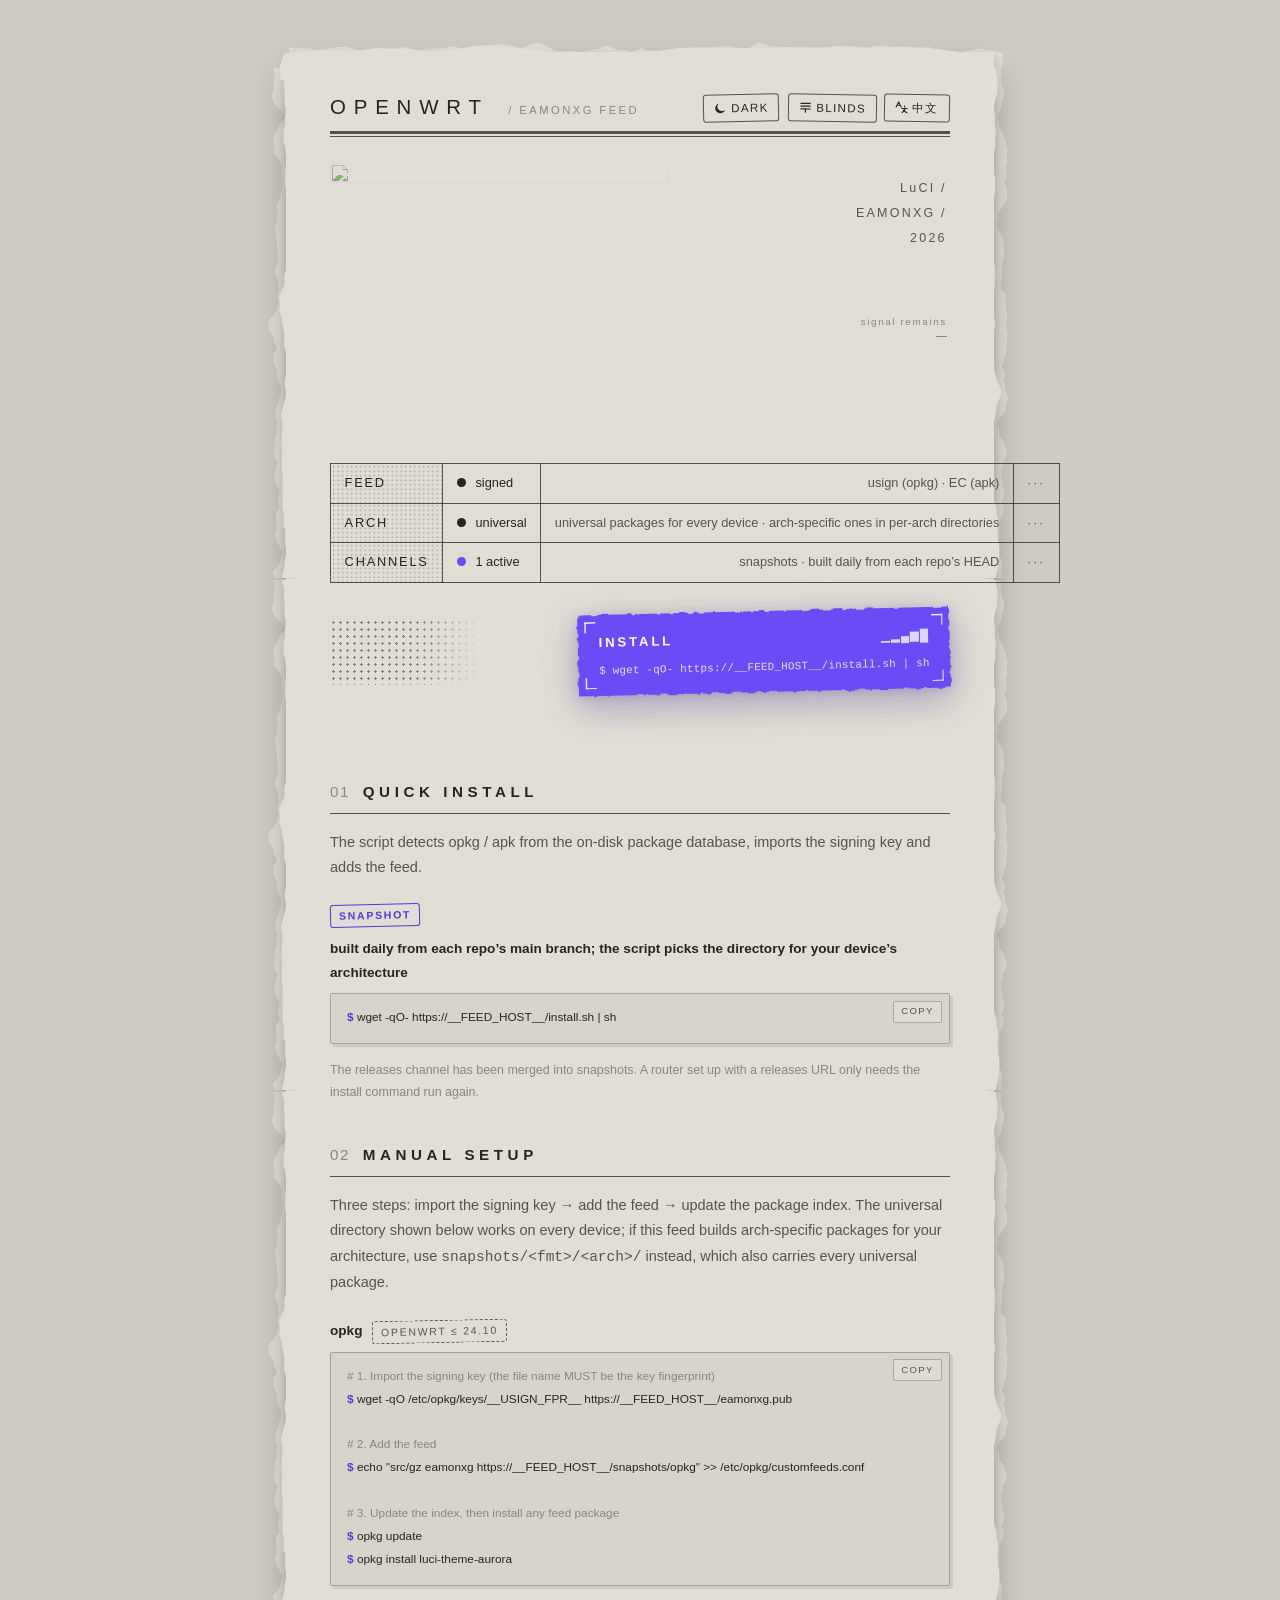
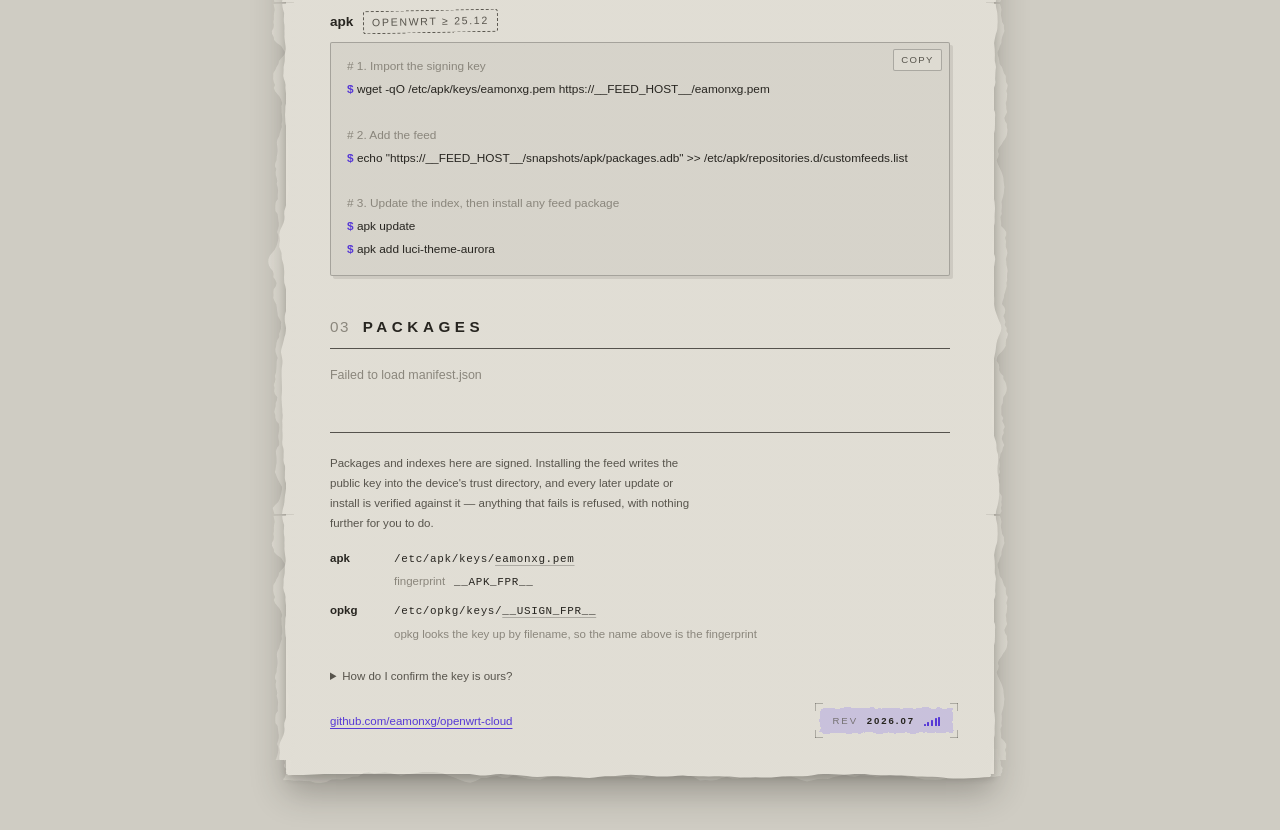
==== feed/site/index.html @ 6b5270dc "feat(site): single snapshots channel, arch-aware installer install.sh reads DISTRIB_ARCH from /etc/o" ====
<!doctype html>
<html lang="en">
<head>
<meta charset="utf-8">
<meta name="viewport" content="width=device-width, initial-scale=1, user-scalable=no">
<meta name="theme-color" content="#cfccc3">
<script>
/* Pre-paint: land the stored theme and the sunlit-overlay flag on <html> before the
   stylesheet applies. Legacy: feedTheme 'dappled' was once a third theme; it maps to
   light + the now-independent overlay. */
(function () {
  var t = null, d = null;
  try { t = localStorage.getItem('feedTheme'); d = localStorage.getItem('feedDappled'); } catch (e) {}
  if (t === 'dappled') { t = 'light'; if (d === null) d = 'leaves'; }
  if (d === '1' || d === 'on') d = 'leaves';   // pre-variant storage
  if (t !== 'light' && t !== 'dark')
    t = matchMedia('(prefers-color-scheme: dark)').matches ? 'dark' : 'light';
  document.documentElement.dataset.theme = t;
  if (d === 'leaves' || d === 'blinds') document.documentElement.setAttribute('data-dappled', d);
})();
</script>
<!-- __FEED_HOST__, __USIGN_FPR__ and __APK_FPR__ are substituted by scripts/render-site.sh at
     deploy time: the host from the FEED_HOST repository variable, the two key fingerprints
     derived from keys/eamonxg.pub and keys/eamonxg.pem. A surviving placeholder fails the
     build. Run scripts/preview.sh to view this file rendered rather than opening it directly. -->
<title>EAMONXG FEED</title>
<meta name="description" content="Signed third-party OpenWrt package feed for luci-theme-aurora, luci-theme-shadcn and luci-app-aurora-config. opkg and apk, snapshot and release channels.">
<link rel="icon" href="assets/favicon.svg" type="image/svg+xml">
<link rel="stylesheet" href="assets/neat-annotations.css">
<style>
@font-face {
  font-family: 'Geist Mono';
  src: url(assets/geist-mono-variable.woff2) format('woff2');
  font-weight: 100 900;
  font-display: swap;
}
@font-face {
  font-family: 'Shantell Sans';
  src: url(assets/shantell-sans-500.woff2) format('woff2');
  font-weight: 500;
  font-display: swap;
}

/* Houdini @property registers the colour tokens as typed values, so flipping the
   theme cross-fades the whole palette instead of snapping (the texture photo and
   artwork swaps stay hard cuts underneath the fade). Unsupporting browsers snap. */
@property --bg            { syntax: '<color>'; inherits: true; initial-value: #cfccc3; }
@property --paper         { syntax: '<color>'; inherits: true; initial-value: #dedbd2; }
@property --paper-hi      { syntax: '<color>'; inherits: true; initial-value: #e9e6dd; }
@property --ink           { syntax: '<color>'; inherits: true; initial-value: #272520; }
@property --ink-2         { syntax: '<color>'; inherits: true; initial-value: #57544c; }
@property --ink-3         { syntax: '<color>'; inherits: true; initial-value: #8a867c; }
@property --line          { syntax: '<color>'; inherits: true; initial-value: rgba(39,37,32,.75); }
@property --line-soft     { syntax: '<color>'; inherits: true; initial-value: rgba(39,37,32,.28); }
@property --accent-text   { syntax: '<color>'; inherits: true; initial-value: #5638d6; }
@property --accent-text-hi{ syntax: '<color>'; inherits: true; initial-value: #6b4bf5; }
@property --paper-tint    { syntax: '<color>'; inherits: true; initial-value: rgba(226,223,214,.62); }
@property --desk-tint     { syntax: '<color>'; inherits: true; initial-value: rgba(0,0,0,0); }
@property --dots          { syntax: '<color>'; inherits: true; initial-value: rgba(39,37,32,.5); }
@property --dots-k        { syntax: '<color>'; inherits: true; initial-value: rgba(39,37,32,.30); }
@property --code-bg       { syntax: '<color>'; inherits: true; initial-value: rgba(39,37,32,.05); }
@property --code-edge     { syntax: '<color>'; inherits: true; initial-value: rgba(39,37,32,.10); }
@property --mark          { syntax: '<color>'; inherits: true; initial-value: rgba(107,75,245,.20); }

:root {
  color-scheme: light;
  transition: --bg 400ms ease, --paper 400ms ease, --paper-hi 400ms ease,
    --ink 400ms ease, --ink-2 400ms ease, --ink-3 400ms ease,
    --line 400ms ease, --line-soft 400ms ease,
    --accent-text 400ms ease, --accent-text-hi 400ms ease,
    --paper-tint 400ms ease, --desk-tint 400ms ease,
    --dots 400ms ease, --dots-k 400ms ease,
    --code-bg 400ms ease, --code-edge 400ms ease, --mark 400ms ease;
  --bg: #cfccc3;
  --paper: #dedbd2;
  --paper-hi: #e9e6dd;
  --ink: #272520;
  --ink-2: #57544c;
  --ink-3: #8a867c;
  --line: rgba(39,37,32,.75);
  --line-soft: rgba(39,37,32,.28);
  --purple: #6b4bf5;
  --purple-deep: #5638d6;
  --purple-paper: #efecff;
  /* text accents split from the surface purples: on dark paper the readable purple
     must lighten while the sticker keeps its printed saturation */
  --accent-text: #5638d6;
  --accent-text-hi: #6b4bf5;
  --paper-tint: rgba(226,223,214,.62);
  --desk-tint: rgba(0,0,0,0);
  --dots: rgba(39,37,32,.5);
  --dots-k: rgba(39,37,32,.30);
  --code-bg: rgba(39,37,32,.05);
  --code-edge: rgba(39,37,32,.10);
  --mark: rgba(107,75,245,.20);
  --sheet-shadow: 0 18px 32px rgba(32,29,22,.30), 0 4px 8px rgba(32,29,22,.18);
  --paper-img: url(assets/paper-texture.jpg);
  --mono: 'Geist Mono', ui-monospace, SFMono-Regular, Menlo, 'PingFang SC', 'Noto Sans SC', sans-serif;
  --hand: 'Shantell Sans', 'Kaiti SC', 'KaiTi', 'STKaiti', cursive;
}
/* dark = the real dark-paper photo; the tint layers now work the other way around,
   lifting the sheet a shade above the desk instead of pressing a light photo down */
:root[data-theme="dark"] {
  color-scheme: dark;
  --bg: #14110f;
  --paper: #37322a;
  --paper-hi: #433d33;
  --ink: #eae3d3;
  --ink-2: #beb5a3;
  --ink-3: #93897a;
  --line: rgba(234,227,213,.75);
  --line-soft: rgba(234,227,213,.28);
  --accent-text: #a493ff;
  --accent-text-hi: #bcaeff;
  --paper-img: url(assets/paper-dark.jpg);
  --paper-tint: rgba(228,216,194,.13);
  --desk-tint: rgba(0,0,0,.18);
  --dots: rgba(234,227,213,.42);
  --dots-k: rgba(234,227,213,.24);
  --code-bg: rgba(234,227,213,.07);
  --code-edge: rgba(0,0,0,.35);
  --mark: rgba(150,124,255,.26);
  --sheet-shadow: 0 22px 44px rgba(0,0,0,.58), 0 5px 12px rgba(0,0,0,.42);
}
:root[data-theme="dark"] ::selection { background: rgba(124,92,255,.42); }
* { box-sizing: border-box; margin: 0; }
html { scroll-behavior: smooth; }
body {
  font-family: var(--mono);
  font-size: 14.5px;
  line-height: 1.75;
  color: var(--ink);
  background: var(--bg);
  background-image: linear-gradient(var(--desk-tint), var(--desk-tint)), var(--paper-img);
  background-size: auto, 620px;
  padding: 6vh 1rem 9vh;
}
::selection { background: rgba(107,75,245,.25); }
html[lang="en"] .zh { display: none; }
html[lang="zh"] .en { display: none; }
/* theme-variant artwork, same contract as the language spans */
:root[data-theme="dark"] .th-light { display: none; }
html:not([data-theme="dark"]) .th-dark { display: none; }

/* ── torn paper sheet ─────────────────────────────── */
/* The tear is four narrow filtered strips rather than one filtered page-tall box.
   WebKit refuses to allocate a filter buffer larger than 4096² device px
   (ImageBuffer::sizeNeedsClamping) and silently leaves the whole layer unpainted;
   a full-height sheet blows past that on a DPR-3 phone, which is why the paper
   vanished on iOS while the small sticker kept its rough edge. That check only
   looks at area, never at length, so a 22px-wide strip stays safe no matter how
   long the feed listing grows. Everything the filters touch is perimeter anyway. */
.sheet {
  position: relative;
  max-width: 700px;
  margin: 0 auto;
  padding: 2.2rem 2.5rem 2rem;
  isolation: isolate;
}
/* Paper body. Straight-edged and inset far enough that the strips, at their
   deepest inward displacement, still cover its edges. */
.sheet::before {
  content: "";
  position: absolute;
  inset: 14px 4px;
  z-index: -1;
  background-color: var(--paper);
  background-image:
    linear-gradient(var(--paper-tint), var(--paper-tint)),
    var(--paper-img);
  background-size: auto, 620px;
}
.torn { position: absolute; inset: 0; z-index: -2; pointer-events: none; }
/* The shadow rides a plain rect between the two paper layers: at 32px of blur
   there is nothing to gain from making it trace the tear. */
.torn::before {
  content: "";
  position: absolute;
  inset: -2px -4px;
  z-index: 2;
  box-shadow: var(--sheet-shadow);
}
.torn i { position: absolute; inset: 0; }
.torn i::before, .torn i::after {
  content: "";
  position: absolute;
  background-color: var(--paper);
  background-image:
    linear-gradient(var(--paper-tint), var(--paper-tint)),
    var(--paper-img);
  background-size: auto, 620px;
}
/* fray: the lighter sheet showing behind (sides mean 13px out, wiggle ±11;
   top/bottom hug the tear at mean 5px out, ±8, so no band shows past it);
   torn: the sheet itself (mean 6px out, ±7.5). Both silhouettes are baked
   SVG masks: the live feTurbulence filters that used to shape them made iOS
   re-run the whole filter for every page tile touching a ~3000px side strip,
   so the bottom of the page checkerboarded on every fling. Side strips stop
   12px inside the corners, hidden under the caps, which own the corners. */
.torn i::before { z-index: 1; background-color: var(--paper-hi); opacity: .9; }
.torn i::after { z-index: 3; }
/* torn-mask:start — generated by site/.dev/gen-torn-mask.mjs, do not hand-edit */
.torn .e-l::before { inset: 12px auto 12px -24px; width: 43px;
  -webkit-mask-image: url("data:image/svg+xml,%3Csvg%20xmlns='http://www.w3.org/2000/svg'%20viewBox='0%200%2043%20512'%20preserveAspectRatio='none'%3E%3Cpath%20fill='white'%20d='M43,0L43,512L8.4,512L7.5,509L6.7,506L9.1,503L12.2,500L13.7,497L14.4,494L15.3,491L15.9,488L16.1,485L14.4,482L12.7,479L11.3,476L10.1,473L8.9,470L9.6,467L10,464L10.6,461L10.6,458L10.5,455L10,452L9.9,449L11,446L13.2,443L13.2,440L12.5,437L12.2,434L12.7,431L13.2,428L13.3,425L13,422L10.4,419L9.4,416L9.3,413L8.3,410L8.9,407L9.7,404L9.7,401L11,398L11.2,395L8.9,392L8.1,389L8.6,386L7.7,383L8.9,380L9.5,377L8.8,374L9.9,371L10.3,368L10.5,365L10.6,362L10.7,359L11.7,356L10.6,353L9.6,350L9.4,347L10.2,344L10.4,341L11.4,338L13.2,335L13.1,332L14.1,329L15.1,326L14.8,323L15.2,320L13.6,317L11.9,314L11.6,311L11.1,308L10.7,305L10.2,302L8.5,299L7.3,296L7.6,293L7.4,290L7.8,287L10,284L10.6,281L9.4,278L7.3,275L7.7,272L6.8,269L4.3,266L2.8,263L2.3,260L2.5,257L3.7,254L6,251L8.5,248L10.1,245L11.1,242L11.9,239L12.4,236L12.2,233L11.1,230L12,227L12.8,224L12.8,221L12.3,218L12,215L11.6,212L9.5,209L9.3,206L9.4,203L9.8,200L11.9,197L11.7,194L11.9,191L12.1,188L11.6,185L10.7,182L11.3,179L10.7,176L9.8,173L9.7,170L10.3,167L8.9,164L9.4,161L10.6,158L10.7,155L11.3,152L11.6,149L11.5,146L11.1,143L10.8,140L11.6,137L13.2,134L13.8,131L14.7,128L15.9,125L15.5,122L16.3,119L16.2,116L16,113L15.5,110L15.5,107L15.4,104L16.3,101L15.2,98L13.9,95L11.3,92L9,89L7.8,86L9,83L7.8,80L7.2,77L7.3,74L7.4,71L9.3,68L10.5,65L12.4,62L13,59L15.4,56L18.3,53L18.9,50L17.1,47L15.2,44L10.9,41L8.1,38L7.7,35L6.1,32L5.8,29L7.5,26L7.9,23L7.4,20L7.9,17L7.8,14L8.1,11L8.7,8L8.2,5L7.5,2Z'/%3E%3C/svg%3E"); mask-image: url("data:image/svg+xml,%3Csvg%20xmlns='http://www.w3.org/2000/svg'%20viewBox='0%200%2043%20512'%20preserveAspectRatio='none'%3E%3Cpath%20fill='white'%20d='M43,0L43,512L8.4,512L7.5,509L6.7,506L9.1,503L12.2,500L13.7,497L14.4,494L15.3,491L15.9,488L16.1,485L14.4,482L12.7,479L11.3,476L10.1,473L8.9,470L9.6,467L10,464L10.6,461L10.6,458L10.5,455L10,452L9.9,449L11,446L13.2,443L13.2,440L12.5,437L12.2,434L12.7,431L13.2,428L13.3,425L13,422L10.4,419L9.4,416L9.3,413L8.3,410L8.9,407L9.7,404L9.7,401L11,398L11.2,395L8.9,392L8.1,389L8.6,386L7.7,383L8.9,380L9.5,377L8.8,374L9.9,371L10.3,368L10.5,365L10.6,362L10.7,359L11.7,356L10.6,353L9.6,350L9.4,347L10.2,344L10.4,341L11.4,338L13.2,335L13.1,332L14.1,329L15.1,326L14.8,323L15.2,320L13.6,317L11.9,314L11.6,311L11.1,308L10.7,305L10.2,302L8.5,299L7.3,296L7.6,293L7.4,290L7.8,287L10,284L10.6,281L9.4,278L7.3,275L7.7,272L6.8,269L4.3,266L2.8,263L2.3,260L2.5,257L3.7,254L6,251L8.5,248L10.1,245L11.1,242L11.9,239L12.4,236L12.2,233L11.1,230L12,227L12.8,224L12.8,221L12.3,218L12,215L11.6,212L9.5,209L9.3,206L9.4,203L9.8,200L11.9,197L11.7,194L11.9,191L12.1,188L11.6,185L10.7,182L11.3,179L10.7,176L9.8,173L9.7,170L10.3,167L8.9,164L9.4,161L10.6,158L10.7,155L11.3,152L11.6,149L11.5,146L11.1,143L10.8,140L11.6,137L13.2,134L13.8,131L14.7,128L15.9,125L15.5,122L16.3,119L16.2,116L16,113L15.5,110L15.5,107L15.4,104L16.3,101L15.2,98L13.9,95L11.3,92L9,89L7.8,86L9,83L7.8,80L7.2,77L7.3,74L7.4,71L9.3,68L10.5,65L12.4,62L13,59L15.4,56L18.3,53L18.9,50L17.1,47L15.2,44L10.9,41L8.1,38L7.7,35L6.1,32L5.8,29L7.5,26L7.9,23L7.4,20L7.9,17L7.8,14L8.1,11L8.7,8L8.2,5L7.5,2Z'/%3E%3C/svg%3E");
  -webkit-mask-size: 100% 512px; mask-size: 100% 512px;
  -webkit-mask-repeat: repeat-y; mask-repeat: repeat-y; }
.torn .e-r::before { inset: 12px -24px 12px auto; width: 43px;
  -webkit-mask-image: url("data:image/svg+xml,%3Csvg%20xmlns='http://www.w3.org/2000/svg'%20viewBox='0%200%2043%20512'%20preserveAspectRatio='none'%3E%3Cpath%20fill='white'%20d='M0,0L0,512L29.2,512L30.6,509L29.8,506L30.7,503L30.3,500L30.7,497L30.8,494L28.9,491L26.5,488L26.3,485L26.6,482L27.8,479L28.4,476L27.6,473L29.3,470L28.2,467L28.8,464L28.6,461L28.1,458L29.1,455L29.5,452L31.2,449L31.8,446L33.2,443L31.9,440L30.8,437L31.3,434L32.8,431L32.3,428L33.8,425L32.7,422L31.2,419L32.3,416L30.4,413L30.4,410L30.3,407L30.4,404L31.7,401L32,398L32.2,395L34.4,392L35.5,389L35.8,386L35.3,383L34.4,380L32.4,377L32.3,374L29.5,371L28.1,368L28.3,365L27.7,362L25.6,359L25.9,356L27.3,353L30.5,350L32.9,347L34.7,344L34.8,341L35,338L36.3,335L37.1,332L35.4,329L35.6,326L33.6,323L34.5,320L33.6,317L32.4,314L33.8,311L34.2,308L33.3,305L30.9,302L31.6,299L32.8,296L33.1,293L34.1,290L34.9,287L35.7,284L35.4,281L36.2,278L36,275L36.1,272L36.6,269L36.2,266L35.4,263L35.3,260L34.8,257L35.7,254L36.4,251L35.9,248L34.8,245L34.8,242L35.1,239L34,236L35.2,233L35.2,230L33.1,227L30.1,224L30.2,221L29.8,218L29.4,215L30.8,212L30.4,209L30.8,206L30.9,203L30.5,200L31.3,197L32.2,194L32.8,191L33,188L33.4,185L32.9,182L32.6,179L32.4,176L31.6,173L30.6,170L29.2,167L27.8,164L26.4,161L25.6,158L27.2,155L27.8,152L26.7,149L27.9,146L30.2,143L31.8,140L34,137L35.6,134L36.1,131L36.5,128L35.8,125L35.9,122L34.1,119L33.3,116L34.6,113L36.1,110L35.3,107L35.2,104L34.7,101L35.7,98L35.9,95L36.2,92L35.3,89L36.2,86L36.7,83L35,80L34.8,77L34.8,74L32.9,71L31.9,68L30.9,65L28.8,62L28.3,59L27.8,56L26.8,53L26.5,50L28,47L28.9,44L30.4,41L30.5,38L31.2,35L32.3,32L33.4,29L32.9,26L32.9,23L31.1,20L30.7,17L30.1,14L29.8,11L30.5,8L29.9,5L29,2Z'/%3E%3C/svg%3E"); mask-image: url("data:image/svg+xml,%3Csvg%20xmlns='http://www.w3.org/2000/svg'%20viewBox='0%200%2043%20512'%20preserveAspectRatio='none'%3E%3Cpath%20fill='white'%20d='M0,0L0,512L29.2,512L30.6,509L29.8,506L30.7,503L30.3,500L30.7,497L30.8,494L28.9,491L26.5,488L26.3,485L26.6,482L27.8,479L28.4,476L27.6,473L29.3,470L28.2,467L28.8,464L28.6,461L28.1,458L29.1,455L29.5,452L31.2,449L31.8,446L33.2,443L31.9,440L30.8,437L31.3,434L32.8,431L32.3,428L33.8,425L32.7,422L31.2,419L32.3,416L30.4,413L30.4,410L30.3,407L30.4,404L31.7,401L32,398L32.2,395L34.4,392L35.5,389L35.8,386L35.3,383L34.4,380L32.4,377L32.3,374L29.5,371L28.1,368L28.3,365L27.7,362L25.6,359L25.9,356L27.3,353L30.5,350L32.9,347L34.7,344L34.8,341L35,338L36.3,335L37.1,332L35.4,329L35.6,326L33.6,323L34.5,320L33.6,317L32.4,314L33.8,311L34.2,308L33.3,305L30.9,302L31.6,299L32.8,296L33.1,293L34.1,290L34.9,287L35.7,284L35.4,281L36.2,278L36,275L36.1,272L36.6,269L36.2,266L35.4,263L35.3,260L34.8,257L35.7,254L36.4,251L35.9,248L34.8,245L34.8,242L35.1,239L34,236L35.2,233L35.2,230L33.1,227L30.1,224L30.2,221L29.8,218L29.4,215L30.8,212L30.4,209L30.8,206L30.9,203L30.5,200L31.3,197L32.2,194L32.8,191L33,188L33.4,185L32.9,182L32.6,179L32.4,176L31.6,173L30.6,170L29.2,167L27.8,164L26.4,161L25.6,158L27.2,155L27.8,152L26.7,149L27.9,146L30.2,143L31.8,140L34,137L35.6,134L36.1,131L36.5,128L35.8,125L35.9,122L34.1,119L33.3,116L34.6,113L36.1,110L35.3,107L35.2,104L34.7,101L35.7,98L35.9,95L36.2,92L35.3,89L36.2,86L36.7,83L35,80L34.8,77L34.8,74L32.9,71L31.9,68L30.9,65L28.8,62L28.3,59L27.8,56L26.8,53L26.5,50L28,47L28.9,44L30.4,41L30.5,38L31.2,35L32.3,32L33.4,29L32.9,26L32.9,23L31.1,20L30.7,17L30.1,14L29.8,11L30.5,8L29.9,5L29,2Z'/%3E%3C/svg%3E");
  -webkit-mask-size: 100% 512px; mask-size: 100% 512px;
  -webkit-mask-repeat: repeat-y; mask-repeat: repeat-y; }
.torn .e-t::before { inset: -22px -24px auto; height: 45px;
  -webkit-mask-image: url("data:image/svg+xml,%3Csvg%20xmlns='http://www.w3.org/2000/svg'%20viewBox='0%200%20560%2045'%20preserveAspectRatio='none'%3E%3Cpath%20fill='white'%20d='M17.7,45L17.3,43L17.2,41L16.7,39L15.7,37L16.3,35L17.1,33L16.6,31L16.2,29L16.5,27L18.1,25L18.5,23L18.5,21L17.5,19L17,15.6L21,16.2L25,16.6L29,16.5L33,16.3L37,18.2L41,17.2L45,17.2L49,16L53,14.9L57,15.1L61,15.2L65,16.6L69,18.6L73,20.7L77,22.4L81,20.8L85,19.2L89,18.6L93,17.1L97,16.4L101,15.4L105,15.2L109,17.5L113,19.1L117,18L121,16.7L125,16.4L129,16.5L133,16.3L137,14.8L141,14.4L145,16L149,18.5L153,19.9L157,18.2L161,16.4L165,14.2L169,13.3L173,12.8L177,12.5L181,13.1L185,14L189,15.8L193,15.6L197,13.6L201,11.6L205,11.2L209,13.2L213,16.1L217,19L221,19.5L225,18.9L229,18.7L233,19.6L237,19.5L241,19L245,17.6L249,16.9L253,14L257,14.3L261,17.1L265,17.7L269,18.1L273,19.8L277,18.3L281,16.1L285,18.4L289,18.2L293,19L297,18.3L301,20.2L305,22.6L309,22.1L313,20.7L317,19.7L321,18.1L325,17.3L329,16.5L333,15.8L337,15L341,14.3L345,14.1L349,15L353,15.9L357,17.2L361,16.4L365,13.4L369,11L373,12.4L377,14.3L381,15.1L385,14.7L389,14.7L393,15.9L397,17.9L401,19L405,19.1L409,19L413,19.8L417,19.4L421,19.1L425,18.9L429,19.3L433,20.4L437,19.7L441,18.5L445,17L449,16.8L453,14.9L457,13.6L461,13.6L465,13.8L469,16.3L473,15.8L477,15.1L481,16.1L485,17.5L489,16.8L493,15.2L497,15.2L501,17L505,18.7L509,19.7L513,20.7L517,20.7L521,19.8L525,18.9L529,18L533,16.9L537,17.3L541,18.1L545,19L549,20.1L551,21L551.8,23L551.6,25L551.3,27L551.4,29L551.8,31L551.5,33L550.7,35L550.5,37L548.9,39L547.3,41L545.5,43L544.4,45L544.4,45Z'/%3E%3C/svg%3E"); mask-image: url("data:image/svg+xml,%3Csvg%20xmlns='http://www.w3.org/2000/svg'%20viewBox='0%200%20560%2045'%20preserveAspectRatio='none'%3E%3Cpath%20fill='white'%20d='M17.7,45L17.3,43L17.2,41L16.7,39L15.7,37L16.3,35L17.1,33L16.6,31L16.2,29L16.5,27L18.1,25L18.5,23L18.5,21L17.5,19L17,15.6L21,16.2L25,16.6L29,16.5L33,16.3L37,18.2L41,17.2L45,17.2L49,16L53,14.9L57,15.1L61,15.2L65,16.6L69,18.6L73,20.7L77,22.4L81,20.8L85,19.2L89,18.6L93,17.1L97,16.4L101,15.4L105,15.2L109,17.5L113,19.1L117,18L121,16.7L125,16.4L129,16.5L133,16.3L137,14.8L141,14.4L145,16L149,18.5L153,19.9L157,18.2L161,16.4L165,14.2L169,13.3L173,12.8L177,12.5L181,13.1L185,14L189,15.8L193,15.6L197,13.6L201,11.6L205,11.2L209,13.2L213,16.1L217,19L221,19.5L225,18.9L229,18.7L233,19.6L237,19.5L241,19L245,17.6L249,16.9L253,14L257,14.3L261,17.1L265,17.7L269,18.1L273,19.8L277,18.3L281,16.1L285,18.4L289,18.2L293,19L297,18.3L301,20.2L305,22.6L309,22.1L313,20.7L317,19.7L321,18.1L325,17.3L329,16.5L333,15.8L337,15L341,14.3L345,14.1L349,15L353,15.9L357,17.2L361,16.4L365,13.4L369,11L373,12.4L377,14.3L381,15.1L385,14.7L389,14.7L393,15.9L397,17.9L401,19L405,19.1L409,19L413,19.8L417,19.4L421,19.1L425,18.9L429,19.3L433,20.4L437,19.7L441,18.5L445,17L449,16.8L453,14.9L457,13.6L461,13.6L465,13.8L469,16.3L473,15.8L477,15.1L481,16.1L485,17.5L489,16.8L493,15.2L497,15.2L501,17L505,18.7L509,19.7L513,20.7L517,20.7L521,19.8L525,18.9L529,18L533,16.9L537,17.3L541,18.1L545,19L549,20.1L551,21L551.8,23L551.6,25L551.3,27L551.4,29L551.8,31L551.5,33L550.7,35L550.5,37L548.9,39L547.3,41L545.5,43L544.4,45L544.4,45Z'/%3E%3C/svg%3E");
  -webkit-mask-size: 100% 100%; mask-size: 100% 100%;
  -webkit-mask-repeat: no-repeat; mask-repeat: no-repeat; }
.torn .e-b::before { inset: auto -24px -22px; height: 45px;
  -webkit-mask-image: url("data:image/svg+xml,%3Csvg%20xmlns='http://www.w3.org/2000/svg'%20viewBox='0%200%20560%2045'%20preserveAspectRatio='none'%3E%3Cg%20transform='translate(0%2045)%20scale(1%20-1)'%3E%3Cpath%20fill='white'%20d='M13.1,45L12.5,43L12.6,41L13.4,39L12.4,37L12.8,35L13.9,33L14.3,31L13.4,29L13.6,27L15.3,25L14.7,23L15.5,21L14.7,19L14.2,17L12.9,15L13,13.8L17,14L21,13.2L25,13.5L29,12.9L33,12.7L37,11.3L41,11.1L45,11.9L49,14.5L53,14.8L57,14.4L61,15.8L65,17.2L69,17.6L73,21L77,21.6L81,20.6L85,21.1L89,21.7L93,21L97,19.7L101,18.2L105,19.7L109,20.3L113,21L117,22.1L121,22.3L125,22.4L129,21.7L133,20.4L137,18.2L141,16.5L145,14.2L149,12.2L153,11.3L157,13.1L161,15.9L165,16L169,17.5L173,18L177,16.2L181,16.6L185,18.7L189,17.6L193,16.3L197,15L201,14.7L205,14.3L209,16.2L213,17.6L217,19.1L221,18.3L225,16.3L229,16.5L233,16.1L237,17.7L241,17.4L245,16.9L249,16.9L253,17.7L257,18L261,16.9L265,17L269,17.1L273,17.6L277,16.2L281,15.3L285,17.9L289,17.8L293,19.5L297,18.2L301,18.5L305,18.8L309,18.8L313,18.8L317,18.6L321,16.5L325,13.5L329,13.9L333,13.6L337,13.9L341,15.9L345,17.2L349,15.4L353,15.6L357,16.8L361,17.3L365,19.2L369,18.8L373,20.1L377,20.5L381,19.8L385,18.9L389,17L393,17.5L397,16.1L401,14L405,12.5L409,13.8L413,15L417,15.3L421,14.9L425,16.9L429,18L433,19.4L437,17.8L441,17.2L445,18.7L449,18.6L453,18.3L457,17.2L461,18.1L465,18.3L469,20.9L473,20.5L477,18.8L481,16.8L485,16.7L489,15.7L493,14.4L497,14.4L501,14.2L505,14.6L509,15.7L513,15.7L517,16L521,16.6L525,16.1L529,16.2L533,16.8L537,17.2L541,17.4L545,17.1L549,17.9L550,18L550.2,20L551.2,22L551.1,24L551.6,26L550.3,28L550.1,30L550.1,32L549.6,34L549.7,36L548,38L547.9,40L547.8,42L547.9,44L547.8,45Z'/%3E%3C/g%3E%3C/svg%3E"); mask-image: url("data:image/svg+xml,%3Csvg%20xmlns='http://www.w3.org/2000/svg'%20viewBox='0%200%20560%2045'%20preserveAspectRatio='none'%3E%3Cg%20transform='translate(0%2045)%20scale(1%20-1)'%3E%3Cpath%20fill='white'%20d='M13.1,45L12.5,43L12.6,41L13.4,39L12.4,37L12.8,35L13.9,33L14.3,31L13.4,29L13.6,27L15.3,25L14.7,23L15.5,21L14.7,19L14.2,17L12.9,15L13,13.8L17,14L21,13.2L25,13.5L29,12.9L33,12.7L37,11.3L41,11.1L45,11.9L49,14.5L53,14.8L57,14.4L61,15.8L65,17.2L69,17.6L73,21L77,21.6L81,20.6L85,21.1L89,21.7L93,21L97,19.7L101,18.2L105,19.7L109,20.3L113,21L117,22.1L121,22.3L125,22.4L129,21.7L133,20.4L137,18.2L141,16.5L145,14.2L149,12.2L153,11.3L157,13.1L161,15.9L165,16L169,17.5L173,18L177,16.2L181,16.6L185,18.7L189,17.6L193,16.3L197,15L201,14.7L205,14.3L209,16.2L213,17.6L217,19.1L221,18.3L225,16.3L229,16.5L233,16.1L237,17.7L241,17.4L245,16.9L249,16.9L253,17.7L257,18L261,16.9L265,17L269,17.1L273,17.6L277,16.2L281,15.3L285,17.9L289,17.8L293,19.5L297,18.2L301,18.5L305,18.8L309,18.8L313,18.8L317,18.6L321,16.5L325,13.5L329,13.9L333,13.6L337,13.9L341,15.9L345,17.2L349,15.4L353,15.6L357,16.8L361,17.3L365,19.2L369,18.8L373,20.1L377,20.5L381,19.8L385,18.9L389,17L393,17.5L397,16.1L401,14L405,12.5L409,13.8L413,15L417,15.3L421,14.9L425,16.9L429,18L433,19.4L437,17.8L441,17.2L445,18.7L449,18.6L453,18.3L457,17.2L461,18.1L465,18.3L469,20.9L473,20.5L477,18.8L481,16.8L485,16.7L489,15.7L493,14.4L497,14.4L501,14.2L505,14.6L509,15.7L513,15.7L517,16L521,16.6L525,16.1L529,16.2L533,16.8L537,17.2L541,17.4L545,17.1L549,17.9L550,18L550.2,20L551.2,22L551.1,24L551.6,26L550.3,28L550.1,30L550.1,32L549.6,34L549.7,36L548,38L547.9,40L547.8,42L547.9,44L547.8,45Z'/%3E%3C/g%3E%3C/svg%3E");
  -webkit-mask-size: 100% 100%; mask-size: 100% 100%;
  -webkit-mask-repeat: no-repeat; mask-repeat: no-repeat; }
.torn .e-l::after { inset: 12px auto 12px -14px; width: 30px;
  -webkit-mask-image: url("data:image/svg+xml,%3Csvg%20xmlns='http://www.w3.org/2000/svg'%20viewBox='0%200%2030%20512'%20preserveAspectRatio='none'%3E%3Cpath%20fill='white'%20d='M30,0L30,512L6.1,512L6.4,509L7.1,506L7.9,503L8.4,500L8.6,497L8.9,494L9.4,491L9.8,488L10.3,485L10.3,482L9.3,479L8.8,476L8.9,473L8.9,470L9.1,467L9,464L7.9,461L7.4,458L7.6,455L7.6,452L7.7,449L7.3,446L6.4,443L6.2,440L6.5,437L6.6,434L6.5,431L6.3,428L6.4,425L6.4,422L6.2,419L6.6,416L6.7,413L6.3,410L6.3,407L6,404L5.8,401L5.6,398L5.5,395L5.8,392L6,389L6,386L5.9,383L5.8,380L5.7,377L5.6,374L5.6,371L5.6,368L5.9,365L6.4,362L6.5,359L6.1,356L5.5,353L4.9,350L5.4,347L6.3,344L7.1,341L7.8,338L8.5,335L9.4,332L9.8,329L10,326L9.5,323L8.9,320L8.7,317L8.8,314L9.4,311L10.4,308L11,305L11.2,302L10.5,299L10,296L10.2,293L10.3,290L9.9,287L9.3,284L8.3,281L8.1,278L8,275L8.2,272L8.2,269L7.9,266L7.6,263L6.8,260L5.9,257L5.6,254L5.5,251L4.5,248L3.2,245L3.3,242L3.9,239L3.7,236L3.2,233L3.6,230L4.7,227L6.2,224L7.5,221L8.3,218L8.5,215L8.2,212L8.3,209L9.3,206L10.1,203L11.1,200L11.6,197L11.6,194L12.1,191L13,188L13.1,185L12.4,182L11.7,179L11.3,176L11.2,173L11.3,170L11.5,167L11.4,164L11.5,161L12,158L12.2,155L12.2,152L12.3,149L12.3,146L11.8,143L11.3,140L11.2,137L10.8,134L10.9,131L11,128L10.3,125L9.6,122L9.3,119L9.2,116L9,113L9.2,110L9.3,107L9.4,104L10.1,101L10.3,98L10.2,95L10.1,92L9.7,89L9.4,86L9.5,83L9,80L7.9,77L7.2,74L7.5,71L7.6,68L7.6,65L8.2,62L8.7,59L8.8,56L8.8,53L9.2,50L9.7,47L9.5,44L9.1,41L8.7,38L8.4,35L8.5,32L8.4,29L8.5,26L8.4,23L7.9,20L7.8,17L8,14L8.1,11L7.2,8L6.5,5L6.2,2Z'/%3E%3C/svg%3E"); mask-image: url("data:image/svg+xml,%3Csvg%20xmlns='http://www.w3.org/2000/svg'%20viewBox='0%200%2030%20512'%20preserveAspectRatio='none'%3E%3Cpath%20fill='white'%20d='M30,0L30,512L6.1,512L6.4,509L7.1,506L7.9,503L8.4,500L8.6,497L8.9,494L9.4,491L9.8,488L10.3,485L10.3,482L9.3,479L8.8,476L8.9,473L8.9,470L9.1,467L9,464L7.9,461L7.4,458L7.6,455L7.6,452L7.7,449L7.3,446L6.4,443L6.2,440L6.5,437L6.6,434L6.5,431L6.3,428L6.4,425L6.4,422L6.2,419L6.6,416L6.7,413L6.3,410L6.3,407L6,404L5.8,401L5.6,398L5.5,395L5.8,392L6,389L6,386L5.9,383L5.8,380L5.7,377L5.6,374L5.6,371L5.6,368L5.9,365L6.4,362L6.5,359L6.1,356L5.5,353L4.9,350L5.4,347L6.3,344L7.1,341L7.8,338L8.5,335L9.4,332L9.8,329L10,326L9.5,323L8.9,320L8.7,317L8.8,314L9.4,311L10.4,308L11,305L11.2,302L10.5,299L10,296L10.2,293L10.3,290L9.9,287L9.3,284L8.3,281L8.1,278L8,275L8.2,272L8.2,269L7.9,266L7.6,263L6.8,260L5.9,257L5.6,254L5.5,251L4.5,248L3.2,245L3.3,242L3.9,239L3.7,236L3.2,233L3.6,230L4.7,227L6.2,224L7.5,221L8.3,218L8.5,215L8.2,212L8.3,209L9.3,206L10.1,203L11.1,200L11.6,197L11.6,194L12.1,191L13,188L13.1,185L12.4,182L11.7,179L11.3,176L11.2,173L11.3,170L11.5,167L11.4,164L11.5,161L12,158L12.2,155L12.2,152L12.3,149L12.3,146L11.8,143L11.3,140L11.2,137L10.8,134L10.9,131L11,128L10.3,125L9.6,122L9.3,119L9.2,116L9,113L9.2,110L9.3,107L9.4,104L10.1,101L10.3,98L10.2,95L10.1,92L9.7,89L9.4,86L9.5,83L9,80L7.9,77L7.2,74L7.5,71L7.6,68L7.6,65L8.2,62L8.7,59L8.8,56L8.8,53L9.2,50L9.7,47L9.5,44L9.1,41L8.7,38L8.4,35L8.5,32L8.4,29L8.5,26L8.4,23L7.9,20L7.8,17L8,14L8.1,11L7.2,8L6.5,5L6.2,2Z'/%3E%3C/svg%3E");
  -webkit-mask-size: 100% 512px; mask-size: 100% 512px;
  -webkit-mask-repeat: repeat-y; mask-repeat: repeat-y; }
.torn .e-r::after { inset: 12px -14px 12px auto; width: 30px;
  -webkit-mask-image: url("data:image/svg+xml,%3Csvg%20xmlns='http://www.w3.org/2000/svg'%20viewBox='0%200%2030%20512'%20preserveAspectRatio='none'%3E%3Cpath%20fill='white'%20d='M0,0L0,512L21.8,512L22.1,509L22.9,506L23.7,503L24.3,500L24.8,497L25.2,494L25.3,491L25.3,488L25.3,485L25.3,482L24.8,479L24.4,476L23.9,473L23.5,470L23.5,467L23.6,464L24,461L24.2,458L24.2,455L23.9,452L22.9,449L22.5,446L22.5,443L22,440L21,437L20.1,434L19.5,431L18.9,428L18.3,425L17.7,422L17.3,419L17.5,416L17.8,413L17.8,410L17.9,407L18.4,404L18.7,401L18.9,398L18.8,395L18.1,392L17.6,389L18,386L18,383L17.9,380L17.9,377L17.7,374L17.7,371L17.8,368L18.3,365L18.8,362L19.3,359L20.1,356L20.7,353L21.4,350L21.8,347L22.1,344L22.6,341L23.3,338L24.4,335L25.7,332L26.9,329L27.4,326L26.9,323L25.6,320L24.3,317L23.2,314L22.1,311L21.1,308L20.5,305L20.1,302L20.2,299L20.2,296L19.9,293L19.7,290L19.6,287L19.4,284L18.8,281L18.8,278L19.5,275L19.9,272L19.5,269L19.7,266L20.4,263L20.8,260L21.2,257L20.8,254L19.6,251L18.8,248L18.2,245L18.4,242L18.9,239L19.1,236L19.3,233L19.1,230L19.2,227L20,224L20.6,221L20.7,218L20.6,215L20.7,212L20.9,209L21,206L20.8,203L20.6,200L20,197L19,194L18.4,191L18.6,188L18.7,185L18.4,182L18.3,179L18.7,176L18.8,173L18.6,170L18.8,167L18.8,164L18.8,161L19,158L19.1,155L19.3,152L19.4,149L19.2,146L19.3,143L19.5,140L19.3,137L19.3,134L20.1,131L20.8,128L20.9,125L21,122L21,119L21,116L21.2,113L20.9,110L19.6,107L18.8,104L18.6,101L18.5,98L18.7,95L18.8,92L19.2,89L19.9,86L21,83L21.5,80L21.1,77L21.3,74L21.4,71L21.6,68L22,65L21.5,62L20.8,59L20.8,56L20.9,53L20.8,50L20.7,47L20.4,44L20.1,41L20.6,38L21.2,35L21.9,32L22.9,29L23.4,26L23.5,23L23.7,20L23.6,17L23.5,14L23.3,11L22.7,8L22,5L21.8,2Z'/%3E%3C/svg%3E"); mask-image: url("data:image/svg+xml,%3Csvg%20xmlns='http://www.w3.org/2000/svg'%20viewBox='0%200%2030%20512'%20preserveAspectRatio='none'%3E%3Cpath%20fill='white'%20d='M0,0L0,512L21.8,512L22.1,509L22.9,506L23.7,503L24.3,500L24.8,497L25.2,494L25.3,491L25.3,488L25.3,485L25.3,482L24.8,479L24.4,476L23.9,473L23.5,470L23.5,467L23.6,464L24,461L24.2,458L24.2,455L23.9,452L22.9,449L22.5,446L22.5,443L22,440L21,437L20.1,434L19.5,431L18.9,428L18.3,425L17.7,422L17.3,419L17.5,416L17.8,413L17.8,410L17.9,407L18.4,404L18.7,401L18.9,398L18.8,395L18.1,392L17.6,389L18,386L18,383L17.9,380L17.9,377L17.7,374L17.7,371L17.8,368L18.3,365L18.8,362L19.3,359L20.1,356L20.7,353L21.4,350L21.8,347L22.1,344L22.6,341L23.3,338L24.4,335L25.7,332L26.9,329L27.4,326L26.9,323L25.6,320L24.3,317L23.2,314L22.1,311L21.1,308L20.5,305L20.1,302L20.2,299L20.2,296L19.9,293L19.7,290L19.6,287L19.4,284L18.8,281L18.8,278L19.5,275L19.9,272L19.5,269L19.7,266L20.4,263L20.8,260L21.2,257L20.8,254L19.6,251L18.8,248L18.2,245L18.4,242L18.9,239L19.1,236L19.3,233L19.1,230L19.2,227L20,224L20.6,221L20.7,218L20.6,215L20.7,212L20.9,209L21,206L20.8,203L20.6,200L20,197L19,194L18.4,191L18.6,188L18.7,185L18.4,182L18.3,179L18.7,176L18.8,173L18.6,170L18.8,167L18.8,164L18.8,161L19,158L19.1,155L19.3,152L19.4,149L19.2,146L19.3,143L19.5,140L19.3,137L19.3,134L20.1,131L20.8,128L20.9,125L21,122L21,119L21,116L21.2,113L20.9,110L19.6,107L18.8,104L18.6,101L18.5,98L18.7,95L18.8,92L19.2,89L19.9,86L21,83L21.5,80L21.1,77L21.3,74L21.4,71L21.6,68L22,65L21.5,62L20.8,59L20.8,56L20.9,53L20.8,50L20.7,47L20.4,44L20.1,41L20.6,38L21.2,35L21.9,32L22.9,29L23.4,26L23.5,23L23.7,20L23.6,17L23.5,14L23.3,11L22.7,8L22,5L21.8,2Z'/%3E%3C/svg%3E");
  -webkit-mask-size: 100% 512px; mask-size: 100% 512px;
  -webkit-mask-repeat: repeat-y; mask-repeat: repeat-y; }
.torn .e-t::after { inset: -12px -14px auto; height: 38px;
  -webkit-mask-image: url("data:image/svg+xml,%3Csvg%20xmlns='http://www.w3.org/2000/svg'%20viewBox='0%200%20560%2038'%20preserveAspectRatio='none'%3E%3Cpath%20fill='white'%20d='M3.2,38L3.4,36L3.6,34L3.4,32L2.8,30L2.7,28L2.9,26L3.1,24L3.5,22L4.2,20L4.6,18L5,16L5.5,14L5.9,12L7,11L11,10.8L15,10.2L19,9.6L23,9.2L27,8.8L31,8.4L35,8.5L39,8.6L43,8.5L47,8.5L51,8.7L55,8.9L59,8.9L63,8.5L67,7.9L71,7.2L75,6.6L79,6.2L83,6.3L87,6.6L91,6.9L95,6.8L99,6.8L103,7.1L107,7.8L111,8.5L115,9.2L119,9.5L123,9.3L127,8.8L131,8.2L135,7.7L139,7.2L143,6.4L147,5.2L151,4.1L155,3.6L159,3.4L163,3.5L167,3.7L171,4.3L175,5L179,5.6L183,6L187,6.4L191,6.8L195,7.2L199,7.6L203,8.2L207,8.9L211,9.7L215,10.3L219,11L223,11.7L227,12.3L231,12.9L235,13.6L239,14.1L243,14L247,13.5L251,13.1L255,12.9L259,12.7L263,12.2L267,11.5L271,10.9L275,10.1L279,9.4L283,9.2L287,9.3L291,9.1L295,8.6L299,7.9L303,7.3L307,6.6L311,6L315,5.6L319,5.5L323,5.4L327,5.3L331,5.3L335,5.5L339,5.7L343,5.8L347,5.9L351,5.9L355,6.1L359,6.2L363,6.1L367,5.8L371,5.8L375,5.9L379,6.1L383,6L387,5.8L391,5.5L395,5.3L399,5.3L403,5.3L407,5.3L411,5.3L415,5.5L419,5.5L423,5.2L427,4.7L431,4.2L435,4.1L439,4.1L443,4.3L447,4.9L451,5.4L455,5.4L459,5.3L463,5.4L467,5.6L471,5.4L475,4.8L479,4.4L483,4.5L487,4.8L491,5.2L495,5.6L499,6L503,6.5L507,6.9L511,7.6L515,8.3L519,8.9L523,9.4L527,9.9L531,10.1L535,10L539,10.1L543,10.4L547,10.8L551,11.1L550,12L549.9,14L549.8,16L549.8,18L550.1,20L550.3,22L550.6,24L551.1,26L551.4,28L551.4,30L550.9,32L550.7,34L550.7,36L550.8,38L550.8,38Z'/%3E%3C/svg%3E"); mask-image: url("data:image/svg+xml,%3Csvg%20xmlns='http://www.w3.org/2000/svg'%20viewBox='0%200%20560%2038'%20preserveAspectRatio='none'%3E%3Cpath%20fill='white'%20d='M3.2,38L3.4,36L3.6,34L3.4,32L2.8,30L2.7,28L2.9,26L3.1,24L3.5,22L4.2,20L4.6,18L5,16L5.5,14L5.9,12L7,11L11,10.8L15,10.2L19,9.6L23,9.2L27,8.8L31,8.4L35,8.5L39,8.6L43,8.5L47,8.5L51,8.7L55,8.9L59,8.9L63,8.5L67,7.9L71,7.2L75,6.6L79,6.2L83,6.3L87,6.6L91,6.9L95,6.8L99,6.8L103,7.1L107,7.8L111,8.5L115,9.2L119,9.5L123,9.3L127,8.8L131,8.2L135,7.7L139,7.2L143,6.4L147,5.2L151,4.1L155,3.6L159,3.4L163,3.5L167,3.7L171,4.3L175,5L179,5.6L183,6L187,6.4L191,6.8L195,7.2L199,7.6L203,8.2L207,8.9L211,9.7L215,10.3L219,11L223,11.7L227,12.3L231,12.9L235,13.6L239,14.1L243,14L247,13.5L251,13.1L255,12.9L259,12.7L263,12.2L267,11.5L271,10.9L275,10.1L279,9.4L283,9.2L287,9.3L291,9.1L295,8.6L299,7.9L303,7.3L307,6.6L311,6L315,5.6L319,5.5L323,5.4L327,5.3L331,5.3L335,5.5L339,5.7L343,5.8L347,5.9L351,5.9L355,6.1L359,6.2L363,6.1L367,5.8L371,5.8L375,5.9L379,6.1L383,6L387,5.8L391,5.5L395,5.3L399,5.3L403,5.3L407,5.3L411,5.3L415,5.5L419,5.5L423,5.2L427,4.7L431,4.2L435,4.1L439,4.1L443,4.3L447,4.9L451,5.4L455,5.4L459,5.3L463,5.4L467,5.6L471,5.4L475,4.8L479,4.4L483,4.5L487,4.8L491,5.2L495,5.6L499,6L503,6.5L507,6.9L511,7.6L515,8.3L519,8.9L523,9.4L527,9.9L531,10.1L535,10L539,10.1L543,10.4L547,10.8L551,11.1L550,12L549.9,14L549.8,16L549.8,18L550.1,20L550.3,22L550.6,24L551.1,26L551.4,28L551.4,30L550.9,32L550.7,34L550.7,36L550.8,38L550.8,38Z'/%3E%3C/svg%3E");
  -webkit-mask-size: 100% 100%; mask-size: 100% 100%;
  -webkit-mask-repeat: no-repeat; mask-repeat: no-repeat; }
.torn .e-b::after { inset: auto -14px -12px; height: 38px;
  -webkit-mask-image: url("data:image/svg+xml,%3Csvg%20xmlns='http://www.w3.org/2000/svg'%20viewBox='0%200%20560%2038'%20preserveAspectRatio='none'%3E%3Cg%20transform='translate(0%2038)%20scale(1%20-1)'%3E%3Cpath%20fill='white'%20d='M10.2,38L10.4,36L10.8,34L11.3,32L12.1,30L12.3,28L11.8,26L11.4,24L11.3,22L11.2,20L11,18L11,16L10.6,14L9.6,12L8.7,10L9,8.7L13,9L17,9L21,9L25,9.3L29,9.5L33,9.7L37,9.9L41,10.2L45,10.6L49,11.2L53,11.7L57,12.2L61,12.7L65,13.1L69,13.2L73,12.8L77,12.1L81,11.9L85,11.8L89,11.6L93,11.5L97,11.4L101,11.3L105,11.4L109,11.7L113,11.9L117,12L121,11.9L125,11.6L129,11.3L133,11.2L137,11.4L141,11.3L145,10.7L149,9.9L153,9.3L157,8.6L161,8.4L165,9.1L169,9.8L173,9.9L177,9.6L181,9.3L185,9L189,8.5L193,7.9L197,7.3L201,7.1L205,7.3L209,7.7L213,7.8L217,7.7L221,7.5L225,7.4L229,7.1L233,6.7L237,6.2L241,6.1L245,6.6L249,7.2L253,7.7L257,7.8L261,8L265,8.5L269,9.1L273,9.2L277,9L281,8.8L285,8.4L289,7.9L293,7.5L297,7.4L301,7.5L305,7.8L309,8.2L313,8.4L317,8.1L321,7.9L325,7.8L329,7.7L333,7.6L337,7.8L341,7.7L345,7.6L349,7.4L353,6.9L357,6.6L361,6.6L365,6.6L369,6.7L373,6.6L377,6.4L381,6.5L385,7L389,7.5L393,7.7L397,7.8L401,7.8L405,7.8L409,8L413,8.7L417,9.7L421,10.1L425,10L429,9.7L433,9.5L437,9.3L441,9.5L445,10L449,10.3L453,10L457,9.2L461,8.9L465,8.8L469,8.8L473,8.8L477,8.5L481,8.5L485,8.3L489,7.9L493,7.6L497,7.5L501,7.3L505,7.2L509,7L513,6.5L517,5.8L521,5.5L525,5.4L529,5.6L533,5.8L537,6L541,6.3L545,6.7L549,7L550.1,8L549.8,10L549.9,12L550,14L550.1,16L550,18L550.2,20L551,22L551.5,24L551.4,26L551.3,28L551.3,30L551.4,32L551.5,34L551.6,36L551.6,38L551.6,38Z'/%3E%3C/g%3E%3C/svg%3E"); mask-image: url("data:image/svg+xml,%3Csvg%20xmlns='http://www.w3.org/2000/svg'%20viewBox='0%200%20560%2038'%20preserveAspectRatio='none'%3E%3Cg%20transform='translate(0%2038)%20scale(1%20-1)'%3E%3Cpath%20fill='white'%20d='M10.2,38L10.4,36L10.8,34L11.3,32L12.1,30L12.3,28L11.8,26L11.4,24L11.3,22L11.2,20L11,18L11,16L10.6,14L9.6,12L8.7,10L9,8.7L13,9L17,9L21,9L25,9.3L29,9.5L33,9.7L37,9.9L41,10.2L45,10.6L49,11.2L53,11.7L57,12.2L61,12.7L65,13.1L69,13.2L73,12.8L77,12.1L81,11.9L85,11.8L89,11.6L93,11.5L97,11.4L101,11.3L105,11.4L109,11.7L113,11.9L117,12L121,11.9L125,11.6L129,11.3L133,11.2L137,11.4L141,11.3L145,10.7L149,9.9L153,9.3L157,8.6L161,8.4L165,9.1L169,9.8L173,9.9L177,9.6L181,9.3L185,9L189,8.5L193,7.9L197,7.3L201,7.1L205,7.3L209,7.7L213,7.8L217,7.7L221,7.5L225,7.4L229,7.1L233,6.7L237,6.2L241,6.1L245,6.6L249,7.2L253,7.7L257,7.8L261,8L265,8.5L269,9.1L273,9.2L277,9L281,8.8L285,8.4L289,7.9L293,7.5L297,7.4L301,7.5L305,7.8L309,8.2L313,8.4L317,8.1L321,7.9L325,7.8L329,7.7L333,7.6L337,7.8L341,7.7L345,7.6L349,7.4L353,6.9L357,6.6L361,6.6L365,6.6L369,6.7L373,6.6L377,6.4L381,6.5L385,7L389,7.5L393,7.7L397,7.8L401,7.8L405,7.8L409,8L413,8.7L417,9.7L421,10.1L425,10L429,9.7L433,9.5L437,9.3L441,9.5L445,10L449,10.3L453,10L457,9.2L461,8.9L465,8.8L469,8.8L473,8.8L477,8.5L481,8.5L485,8.3L489,7.9L493,7.6L497,7.5L501,7.3L505,7.2L509,7L513,6.5L517,5.8L521,5.5L525,5.4L529,5.6L533,5.8L537,6L541,6.3L545,6.7L549,7L550.1,8L549.8,10L549.9,12L550,14L550.1,16L550,18L550.2,20L551,22L551.5,24L551.4,26L551.3,28L551.3,30L551.4,32L551.5,34L551.6,36L551.6,38L551.6,38Z'/%3E%3C/g%3E%3C/svg%3E");
  -webkit-mask-size: 100% 100%; mask-size: 100% 100%;
  -webkit-mask-repeat: no-repeat; mask-repeat: no-repeat; }
/* torn-mask:end */

/* ── masthead ─────────────────────────────────────── */
.masthead {
  display: flex; align-items: baseline; justify-content: space-between; gap: 1rem;
  padding-bottom: .4rem;
}
.masthead h1 {
  font-size: 1.28rem; font-weight: 500; letter-spacing: .38em; text-transform: uppercase;
}
.masthead h1 small { font-size: .7rem; letter-spacing: .22em; color: var(--ink-3); font-weight: 400; margin-left: .4rem; }
.rule-2 { border: 0; border-top: 3px solid var(--line); margin: 0 0 2px; }
.rule-1 { border: 0; border-top: 1px solid var(--line); margin: 0; }
.head-tools { display: flex; align-items: center; gap: .5rem; flex: none; }
/* one recipe for all three tools: 13px hand-drawn glyph + stamped label,
   each keeping its own slight rotation */
.lang-toggle, .mode-toggle, .dapple-toggle {
  font: inherit; font-size: .72rem; letter-spacing: .12em; text-transform: uppercase;
  cursor: pointer; padding: .18rem .6rem; border: 1.5px solid var(--line);
  background: transparent; color: var(--ink); border-radius: 3px;
  display: inline-flex; align-items: center; gap: .4em;
  transform: rotate(1deg);
}
.mode-toggle { transform: rotate(-1.1deg); }
.dapple-toggle { transform: rotate(.9deg); }
.head-tools svg { width: 13px; height: 13px; flex: none; }
/* the button shows the mode you are about to get, same contract as the language toggle */
.mode-toggle svg { display: none; }
html:not([data-theme="dark"]) .mode-toggle .mi-dark { display: block; }
:root[data-theme="dark"] .mode-toggle .mi-light { display: block; }
/* sunlit toggle — same about-to-get contract as the other tools: icon and
   label preview the next scene in the cycle (blinds → leaves → the dashed
   empty pool, lights out); the inked stamp marks that a scene is lit now */
.dapple-toggle[aria-pressed="true"] { background: var(--ink); border-color: var(--ink); color: var(--bg); }
.dapple-toggle .di-off, .dapple-toggle .di-leaf,
.dapple-toggle .dl-o, .dapple-toggle .dl-l { display: none; }
:root[data-dappled] .dapple-toggle .di-blinds, :root[data-dappled] .dapple-toggle .dl-b { display: none; }
:root[data-dappled="blinds"] .dapple-toggle .di-leaf { display: block; }
:root[data-dappled="blinds"] .dapple-toggle .dl-l { display: inline; }
:root[data-dappled="leaves"] .dapple-toggle .di-off { display: block; }
:root[data-dappled="leaves"] .dapple-toggle .dl-o { display: inline; }
.lang-toggle:hover, .mode-toggle:hover, .dapple-toggle:hover { background: var(--purple); border-color: var(--purple); color: var(--purple-paper); }

/* ── hero ─────────────────────────────────────────── */
.hero { position: relative; padding: 1.6rem 0 .4rem; }
.hero-meta {
  position: absolute; top: 2.4rem; right: .2rem; text-align: right;
  font-size: .78rem; letter-spacing: .18em; line-height: 2; color: var(--ink-2);
}
.hero-sig {
  position: absolute; right: .2rem; top: 11rem; text-align: right;
  font-size: .62rem; letter-spacing: .16em; color: var(--ink-3);
}
.hero-sig::after { content: ""; display: block; width: 1.1em; border-top: 1px solid var(--ink-3); margin: .5em 0 0 auto; }
/* Same drawing, two paper-native cuts at one size. The light cut uses multiply to
   dissolve its pale paper into the sheet; the dark cut uses lighten so its charcoal
   ground disappears while the warm cream ink remains. */
.router {
  display: block; width: min(100%, 339px); height: auto;
  mix-blend-mode: multiply; filter: saturate(.5) brightness(1.26) contrast(1.05);
}
.router.th-dark { mix-blend-mode: lighten; filter: none; }

/* ── status rows ──────────────────────────────────── */
.status { width: 100%; border-collapse: collapse; margin: 1.2rem 0 1.8rem; font-size: .8rem; }
.status td {
  border: 1.5px solid var(--line); padding: .5rem .85rem; white-space: nowrap;
}
.status .k {
  width: 7.5rem; letter-spacing: .14em; text-transform: uppercase; font-weight: 500;
  background-image: radial-gradient(var(--dots-k) .8px, transparent 1px);
  background-size: 4.5px 4.5px;
}
.status .st i {
  display: inline-block; width: 9px; height: 9px; border-radius: 50%;
  background: var(--ink); margin-right: .6rem;
}
.status tr:last-child .st i { background: var(--purple); }
.status .more { width: 2.2rem; text-align: center; letter-spacing: .18em; color: var(--ink-2); }
.status .val { text-align: right; color: var(--ink-2); }

/* ── hero bottom: dotgrid + sticker ───────────────── */
.hero-foot { display: flex; align-items: flex-end; justify-content: space-between; gap: 1.5rem; margin-bottom: 2.6rem; }
.dotgrid {
  width: 150px; height: 66px; flex: none; align-self: center;
  background-image: radial-gradient(var(--dots) 1px, transparent 1.15px);
  background-size: 7px 7px;
  -webkit-mask-image: linear-gradient(90deg, #000 55%, transparent);
          mask-image: linear-gradient(90deg, #000 55%, transparent);
}
.sticker {
  position: relative; display: block; text-decoration: none;
  padding: 1.05rem 1.3rem .95rem; min-width: 290px; max-width: 100%;
  transform: rotate(-1.4deg); isolation: isolate;
}
.sticker:hover { transform: rotate(-1.4deg) translateY(-2px); }
.sk-bg {
  position: absolute; inset: 0; z-index: -1; background: var(--purple);
  filter: url(#rough-sm) drop-shadow(0 10px 18px rgba(38,26,92,.38)) drop-shadow(0 2px 4px rgba(38,26,92,.28));
}
.sticker:hover .sk-bg { background: var(--purple-deep); }
.corners { position: absolute; inset: 7px; pointer-events: none;
  --c: rgba(243,240,255,.95);
  background-image:
    linear-gradient(var(--c),var(--c)), linear-gradient(var(--c),var(--c)),
    linear-gradient(var(--c),var(--c)), linear-gradient(var(--c),var(--c)),
    linear-gradient(var(--c),var(--c)), linear-gradient(var(--c),var(--c)),
    linear-gradient(var(--c),var(--c)), linear-gradient(var(--c),var(--c));
  background-position: 0 0, 0 0, 100% 0, 100% 0, 0 100%, 0 100%, 100% 100%, 100% 100%;
  background-size: 11px 1.5px, 1.5px 11px, 11px 1.5px, 1.5px 11px, 11px 1.5px, 1.5px 11px, 11px 1.5px, 1.5px 11px;
  background-repeat: no-repeat;
}
.sk-head { display: flex; justify-content: space-between; align-items: baseline; gap: 1rem; }
.sk-name { color: #fff; font-size: .82rem; font-weight: 600; letter-spacing: .22em; text-transform: uppercase; }
.sk-bars { color: rgba(240,237,255,.85); font-size: .72rem; letter-spacing: .08em; }
.sk-cmd { display: block; color: var(--purple-paper); font-size: .68rem; letter-spacing: .02em; margin-top: .45rem; opacity: .92; overflow-wrap: anywhere; }

/* ── sections ─────────────────────────────────────── */
section { margin-top: 2.4rem; }
h2 {
  font-size: .95rem; font-weight: 600; letter-spacing: .3em; text-transform: uppercase;
  border-bottom: 1.5px solid var(--line); padding-bottom: .45rem; margin-bottom: 1rem;
  display: flex; align-items: baseline; gap: .8rem;
}
h2 .no { font-weight: 400; color: var(--ink-3); letter-spacing: .1em; }
h3 { font-size: .85rem; font-weight: 600; margin: 1.5rem 0 .45rem; display: flex; align-items: center; gap: .6rem; flex-wrap: wrap; }
p { margin: .35rem 0; color: var(--ink-2); }
p strong { color: var(--ink); }
.hint { font-size: .78rem; color: var(--ink-3); margin-top: .5rem; }
/* an ann-n label hangs about two handwritten lines below its anchor and is out of flow, so
   whatever carries one needs that much clear paper or the next block sits under the note */
.ann-room { padding-bottom: 2.5rem; }
/* the label is out of flow: ann-nw in the markup grows it rightwards from its anchor, so a
   phrase that wraps to the start of a line cannot shove it off the sheet, and 15rem keeps the
   Chinese label breaking at its comma instead of mid-word */
.ann-room .ann { --ann-label-max-width: 15rem; }
a { color: var(--accent-text); text-decoration-thickness: 1px; text-underline-offset: 3px; }
a:hover { color: var(--accent-text-hi); }

.stamp {
  display: inline-block; font-size: .66rem; font-weight: 600; letter-spacing: .16em;
  text-transform: uppercase; padding: .08rem .5rem; border: 1.5px solid var(--ink);
  border-radius: 3px; transform: rotate(-1.2deg); white-space: nowrap;
}
/* the accent goes to the recommended channel; the other stamp just leans the other way */
.stamp.rec { color: var(--accent-text); border-color: var(--accent-text); }
.stamp.alt { transform: rotate(.8deg); }
.stamp.dim { border-style: dashed; border-width: 1px; color: var(--ink-2); border-color: var(--ink-2); font-weight: 500; }

/* ── command blocks ───────────────────────────────── */
.cmd { position: relative; margin: .55rem 0 1rem; }
.cmd pre {
  background: var(--code-bg);
  border: 1px solid var(--line-soft);
  border-radius: 2px;
  box-shadow: 3px 3px 0 var(--code-edge);
  padding: .8rem 1rem;
  overflow-x: auto;
  font-size: .74rem;
  line-height: 1.85;
}
.cmd code { font-family: var(--mono); }
.cmd .p { color: var(--accent-text); font-weight: 600; user-select: none; }
.cmd .c { color: var(--ink-3); }
.copy {
  position: absolute; top: .45rem; right: .5rem;
  font: inherit; font-size: .6rem; letter-spacing: .14em; text-transform: uppercase;
  border: 1px solid var(--line-soft); background: var(--paper); color: var(--ink-2);
  padding: .1rem .45rem; border-radius: 2px; cursor: pointer;
}
.copy:hover { border-color: var(--accent-text-hi); color: var(--accent-text); }

/* ── packages tables ──────────────────────────────── */
.pkg-table { width: 100%; border-collapse: collapse; margin: .5rem 0 1rem; font-size: .76rem; }
.pkg-table th {
  text-align: left; font-size: .62rem; font-weight: 600; letter-spacing: .16em; text-transform: uppercase;
  color: var(--ink-3); border-bottom: 1.5px solid var(--line); padding: .3rem .6rem;
}
.pkg-table td { padding: .42rem .6rem; border-bottom: 1px dashed var(--line-soft); color: var(--ink-2); }
.pkg-table td:first-child { color: var(--ink); overflow-wrap: anywhere; }
.pkg-table .num { text-align: right; white-space: nowrap; }
.chan-when { font-size: .74rem; color: var(--ink-2); margin: .1rem 0 .35rem; }
.chan-when .d { color: var(--ink); }
.chan-when .ago { color: var(--ink-3); }
details { margin: .3rem 0 1.2rem; }
details summary { cursor: pointer; font-size: .76rem; color: var(--ink-2); padding: .2rem 0; }
details summary:hover { color: var(--accent-text); }

/* ── footer ───────────────────────────────────────── */
footer {
  margin-top: 2.8rem; padding-top: .9rem; border-top: 1.5px solid var(--line);
  font-size: .72rem; color: var(--ink-2);
}
footer code { font-size: .95em; letter-spacing: .06em; overflow-wrap: anywhere; }
.foot-key { margin-bottom: 3.3rem; }
.foot-lead { max-width: 58ch; margin-bottom: .9rem; }
.foot-auth {
  display: grid; grid-template-columns: 3.2rem 1fr; gap: .5rem .8rem;
  margin-bottom: 1.2rem;
}
.foot-auth dt { color: var(--ink); font-weight: 600; }
.foot-auth dd { margin: 0; }
.foot-auth code { color: var(--ink); }
.foot-auth .fpr { display: block; margin-top: .15rem; color: var(--ink-3); }
.foot-auth .fpr code { margin-left: .35rem; }
.foot-auth a { text-decoration-color: var(--line-soft); }
/* ann-w parks the note in the right margin; ann-n would push the following line down by a
   whole label height, which is what the footer has least of */
.foot-auth .ann-w { --ann-label-max-width: 10rem; --ann-text-x: -.4rem; }
.foot-how { max-width: 62ch; margin-bottom: 1.1rem; }
.foot-how summary { font-size: .72rem; color: var(--ink-2); }
.foot-how > p { margin: .5rem 0 0; }
.foot-how code { color: var(--ink); }
.foot-how pre {
  background: var(--code-bg); border: 1px solid var(--line-soft); border-radius: 2px;
  padding: .5rem .65rem; margin: .35rem 0 0; overflow-x: auto; font-size: .68rem; letter-spacing: 0;
}
.foot-meta {
  display: flex; flex-wrap: wrap; gap: .8rem 1.2rem;
  justify-content: space-between; align-items: center;
}
/* The rev badge is a marker swipe, not a picture. It replaces two violet-node PNGs
   that each needed their own light/dark artwork and still read as a patch glued to the
   paper; built from palette tokens it follows the theme for free. The vocabulary is the
   hand-annotation layer's — a highlighter dragged over the line — rather than the
   sticker's printed purple, so the footer stays quiet and INSTALL keeps the only solid
   block on the page. The rough filter touches just the ~140×22 swipe, never the text:
   far under the WebKit filter clamp the torn edges ran into. */
.rev {
  position: relative; isolation: isolate; margin-left: auto;
  display: inline-flex; align-items: center; gap: .55rem;
  padding: .34rem .62rem .3rem;
  font-size: .6rem; letter-spacing: .2em; text-transform: uppercase;
  color: var(--ink-2); white-space: nowrap;
}
/* the swipe overshoots left and right, the way a marker runs past the word */
.rev-bg {
  position: absolute; inset: 1px -3px; z-index: -1;
  background: var(--mark); filter: url(#rough-sm);
}
/* same eight-gradient bracket trick as .corners on the sticker, parked outside the
   swipe so it reads as a crop mark framing the line rather than as a box around it */
.rev-corners {
  position: absolute; inset: -4px -8px; pointer-events: none; --c: var(--line-soft);
  background-image:
    linear-gradient(var(--c),var(--c)), linear-gradient(var(--c),var(--c)),
    linear-gradient(var(--c),var(--c)), linear-gradient(var(--c),var(--c)),
    linear-gradient(var(--c),var(--c)), linear-gradient(var(--c),var(--c)),
    linear-gradient(var(--c),var(--c)), linear-gradient(var(--c),var(--c));
  background-position: 0 0, 0 0, 100% 0, 100% 0, 0 100%, 0 100%, 100% 100%, 100% 100%;
  background-size: 8px 1.2px, 1.2px 8px, 8px 1.2px, 1.2px 8px,
                   8px 1.2px, 1.2px 8px, 8px 1.2px, 1.2px 8px;
  background-repeat: no-repeat;
}
.rev-k { opacity: .72; }
.rev-v { color: var(--ink); font-weight: 600; font-variant-numeric: tabular-nums; }
/* elements rather than the ▁▂▄▆█ glyphs the sticker uses: fixed geometry whatever
   font answers, and each bar can be lit on its own (the observer below) */
.rev-bars {
  display: inline-flex; align-items: flex-end; gap: 1.6px; height: 9px;
  color: var(--accent-text);
}
.rev-bars i {
  display: block; width: 2px; background: currentColor; border-radius: .5px;
  transform: scaleY(.12); transform-origin: bottom; opacity: .35;
  transition: transform .34s cubic-bezier(.23,1,.32,1), opacity .34s ease;
}
.rev-bars i:nth-child(1) { height:  20%; transition-delay:   0ms; }
.rev-bars i:nth-child(2) { height:  40%; transition-delay:  70ms; }
.rev-bars i:nth-child(3) { height:  60%; transition-delay: 140ms; }
.rev-bars i:nth-child(4) { height:  80%; transition-delay: 210ms; }
.rev-bars i:nth-child(5) { height: 100%; transition-delay: 280ms; }
.rev.lit .rev-bars i { transform: scaleY(1); opacity: 1; }
@media (prefers-reduced-motion: reduce) {
  .rev-bars i { transition: none; transform: scaleY(1); opacity: 1; }
}

/* ── annotations tuning ───────────────────────────── */
.ann { --ann-font: var(--hand); --ann-color: #6a6458; --ann-mark: rgba(96,90,78,.13); }
.ann-purple { --ann-color: #7457d8; --ann-mark: rgba(107,75,245,.14); }
/* explicit dark values — same convention as above: no light-dark()/color-mix() reliance */
:root[data-theme="dark"] .ann { --ann-color: #a59d8b; --ann-mark: rgba(225,217,199,.13); }
:root[data-theme="dark"] .ann-purple { --ann-color: #a893ff; --ann-mark: rgba(150,124,255,.17); }
.ann::after { font-size: .82rem; }

/* ── dappled light overlay ────────────────────────── */
/* dany.works architecture: one fixed multiply layer over the whole page, the page
   palette untouched — but the shadows must live. The leaves are an inline SVG whose
   blur filters sit on SMALL per-frond subgroups (each buffer a few hundred px²,
   far under the WebKit 4096² clamp — the .torn strips lesson), while the sway
   animations sit on the PARENTS of the filtered groups, so the blurred result is
   cached and merely transformed. The blinds are a canvas (blindsLight below):
   their light breathes per frame in ways keyframes can't reach. The fade is
   plain CSS opacity on the layer either way. */
.dapple {
  position: fixed; inset: 0; pointer-events: none; z-index: 60;
  mix-blend-mode: multiply;
  opacity: 0; transition: opacity 1.8s cubic-bezier(.23,1,.32,1);
}
:root[data-dappled] .dapple { opacity: 1; }
.dapple svg { display: block; width: 100%; height: 100%; }
.dapple g { transform-box: view-box; }
/* the two variants are exclusive surfaces: leaves in the SVG, blinds on canvas */
.dapple .lv { display: none; }
:root[data-dappled="leaves"] .dapple .lv { display: inline; }
:root[data-dappled="blinds"] .dapple svg { display: none; }
.dapple canvas { position: absolute; inset: 0; width: 100%; height: 100%; display: none; }
:root[data-dappled="blinds"] .dapple canvas { display: block; }
/* the sway only spends cycles while the overlay is actually shown
   (the canvas gates itself in JS: no rAF unless active and visible) */
html:not([data-dappled]) .dapple g { animation-play-state: paused !important; }
@media (prefers-reduced-motion: reduce) { .dapple g { animation: none !important; } }
@media print { .dapple { display: none; } }

@media (max-width: 620px) {
  body { padding: 3vh .75rem 5vh; }
  .ann::before, .ann::after { display: none; }
  .ann-room { padding-bottom: 0; }
  .sheet { padding: 1.7rem 1.15rem 1.5rem; }
  .masthead h1 { letter-spacing: .2em; font-size: 1.1rem; }
  .head-tools { gap: .4rem; }
  .lang-toggle, .mode-toggle, .dapple-toggle { padding: .18rem .42rem; }
  /* compact form keeps whichever element carries the state:
     the icon for theme & sunlit, the text for language */
  .mode-toggle .mode-label, .dapple-toggle .dapple-label, .lang-toggle svg { display: none; }
  .hero-meta { position: static; text-align: left; display: flex; gap: 1.2rem; padding-top: .4rem; }
  .hero-sig { display: none; }
  .hero-foot { flex-direction: column; align-items: stretch; gap: 1.1rem; }
  .dotgrid { width: 100%; height: 38px; }
  .sticker { min-width: 0; width: 100%; }
  .status { font-size: .72rem; }
  .status td { padding: .42rem .5rem; }
  .status .k { width: auto; letter-spacing: .08em; }
  .status .val { white-space: normal; }
  .status .more { display: none; }
  .pkg-table { font-size: .72rem; }
  .pkg-table td, .pkg-table th { padding-left: .35rem; padding-right: .35rem; }
  .foot-key { margin-bottom: .8rem; }
}
</style>
</head>
<body>

<!-- dappled-mode light: a multiply layer — CSS-animated SVG fronds (leaves)
     or a canvas window-shade projection (blinds, drawn by blindsLight) -->
<div class="dapple" aria-hidden="true">
<!-- leaf-svg:start — generated by site/.dev/gen-leaf-svg.mjs, do not hand-edit -->
<svg class="leaf-svg" viewBox="0 0 1300 1700" preserveAspectRatio="xMidYMin slice" aria-hidden="true">
<defs>
<filter id="lf-far" x="-40%" y="-40%" width="180%" height="180%"><feGaussianBlur stdDeviation="20"/></filter>
<filter id="lf-mid" x="-40%" y="-40%" width="180%" height="180%"><feGaussianBlur stdDeviation="8"/></filter>
<filter id="lf-near" x="-40%" y="-40%" width="180%" height="180%"><feGaussianBlur stdDeviation="3.2"/></filter>
<style>@keyframes li0{from{transform:rotate(-0.5deg)}to{transform:rotate(0.45deg)}}@keyframes lo0{from{transform:translateX(-5.4px) rotate(-0.4deg)}to{transform:translateX(5.4px) rotate(0.4deg)}}@keyframes li1{from{transform:rotate(-0.6deg)}to{transform:rotate(0.42deg)}}@keyframes lo1{from{transform:translateX(-6px) rotate(-0.4deg)}to{transform:translateX(6px) rotate(0.4deg)}}@keyframes li2{from{transform:rotate(-0.5deg)}to{transform:rotate(0.4deg)}}@keyframes lo2{from{transform:translateX(-5.1px) rotate(-0.4deg)}to{transform:translateX(5.1px) rotate(0.4deg)}}@keyframes li3{from{transform:rotate(-0.7deg)}to{transform:rotate(0.5599999999999999deg)}}@keyframes lo3{from{transform:translateX(-4.5px) rotate(-0.4deg)}to{transform:translateX(4.5px) rotate(0.4deg)}}@keyframes li4{from{transform:rotate(-0.4deg)}to{transform:rotate(0.44000000000000006deg)}}@keyframes lo4{from{transform:translateX(-4.7px) rotate(-0.3deg)}to{transform:translateX(4.7px) rotate(0.3deg)}}@keyframes li5{from{transform:rotate(-0.4deg)}to{transform:rotate(0.4deg)}}@keyframes lo5{from{transform:translateX(-4.7px) rotate(-0.3deg)}to{transform:translateX(4.7px) rotate(0.3deg)}}@keyframes li6{from{transform:rotate(-0.7deg)}to{transform:rotate(0.84deg)}}@keyframes lo6{from{transform:translateX(-5.2px) rotate(-0.5deg)}to{transform:translateX(5.2px) rotate(0.5deg)}}@keyframes li7{from{transform:rotate(-0.7deg)}to{transform:rotate(0.48999999999999994deg)}}@keyframes lo7{from{transform:translateX(-3.6px) rotate(-0.4deg)}to{transform:translateX(3.6px) rotate(0.4deg)}}@keyframes li8{from{transform:rotate(-0.8deg)}to{transform:rotate(0.7200000000000001deg)}}@keyframes lo8{from{transform:translateX(-3.2px) rotate(-0.5deg)}to{transform:translateX(3.2px) rotate(0.5deg)}}@keyframes li9{from{transform:rotate(-1.1deg)}to{transform:rotate(0.8800000000000001deg)}}@keyframes lo9{from{transform:translateX(-3.3px) rotate(-0.7deg)}to{transform:translateX(3.3px) rotate(0.7deg)}}@keyframes li10{from{transform:rotate(-0.7deg)}to{transform:rotate(0.63deg)}}@keyframes lo10{from{transform:translateX(-5.2px) rotate(-0.5deg)}to{transform:translateX(5.2px) rotate(0.5deg)}}@keyframes li11{from{transform:rotate(-1deg)}to{transform:rotate(0.7deg)}}@keyframes lo11{from{transform:translateX(-3.2px) rotate(-0.6deg)}to{transform:translateX(3.2px) rotate(0.6deg)}}@keyframes li12{from{transform:rotate(-1deg)}to{transform:rotate(0.7deg)}}@keyframes lo12{from{transform:translateX(-5.4px) rotate(-0.7deg)}to{transform:translateX(5.4px) rotate(0.7deg)}}@keyframes li13{from{transform:rotate(-1.1deg)}to{transform:rotate(1.2100000000000002deg)}}@keyframes lo13{from{transform:translateX(-3.7px) rotate(-0.6deg)}to{transform:translateX(3.7px) rotate(0.6deg)}}@keyframes li14{from{transform:rotate(-0.6deg)}to{transform:rotate(0.54deg)}}@keyframes lo14{from{transform:translateX(-4px) rotate(-0.4deg)}to{transform:translateX(4px) rotate(0.4deg)}}@keyframes li15{from{transform:rotate(-0.8deg)}to{transform:rotate(0.6400000000000001deg)}}@keyframes lo15{from{transform:translateX(-3.6px) rotate(-0.4deg)}to{transform:translateX(3.6px) rotate(0.4deg)}}@keyframes li16{from{transform:rotate(-0.7deg)}to{transform:rotate(0.84deg)}}@keyframes lo16{from{transform:translateX(-4.2px) rotate(-0.5deg)}to{transform:translateX(4.2px) rotate(0.5deg)}}@keyframes li17{from{transform:rotate(-0.9deg)}to{transform:rotate(1.1700000000000002deg)}}@keyframes lo17{from{transform:translateX(-6px) rotate(-0.6deg)}to{transform:translateX(6px) rotate(0.6deg)}}@keyframes li18{from{transform:rotate(-0.6deg)}to{transform:rotate(0.54deg)}}@keyframes lo18{from{transform:translateX(-5px) rotate(-0.4deg)}to{transform:translateX(5px) rotate(0.4deg)}}@keyframes li19{from{transform:rotate(-0.7deg)}to{transform:rotate(0.9099999999999999deg)}}@keyframes lo19{from{transform:translateX(-4px) rotate(-0.4deg)}to{transform:translateX(4px) rotate(0.4deg)}}@keyframes li20{from{transform:rotate(-1.4deg)}to{transform:rotate(1.68deg)}}@keyframes lo20{from{transform:translateX(-7.9px) rotate(-0.5deg)}to{transform:translateX(7.9px) rotate(0.5deg)}}@keyframes li21{from{transform:rotate(-1.2deg)}to{transform:rotate(0.96deg)}}@keyframes lo21{from{transform:translateX(-5.9px) rotate(-0.4deg)}to{transform:translateX(5.9px) rotate(0.4deg)}}@keyframes li22{from{transform:rotate(-1deg)}to{transform:rotate(1.1deg)}}@keyframes lo22{from{transform:translateX(-8.2px) rotate(-0.5deg)}to{transform:translateX(8.2px) rotate(0.5deg)}}@keyframes li23{from{transform:rotate(-1.3deg)}to{transform:rotate(1.6900000000000002deg)}}@keyframes lo23{from{transform:translateX(-5.8px) rotate(-0.4deg)}to{transform:translateX(5.8px) rotate(0.4deg)}}@keyframes li24{from{transform:rotate(-1.3deg)}to{transform:rotate(0.9099999999999999deg)}}@keyframes lo24{from{transform:translateX(-6.8px) rotate(-0.7deg)}to{transform:translateX(6.8px) rotate(0.7deg)}}@keyframes li25{from{transform:rotate(-1.2deg)}to{transform:rotate(1.2deg)}}@keyframes lo25{from{transform:translateX(-6.9px) rotate(-0.6deg)}to{transform:translateX(6.9px) rotate(0.6deg)}}@keyframes li26{from{transform:rotate(-1.3deg)}to{transform:rotate(1.4300000000000002deg)}}@keyframes lo26{from{transform:translateX(-5.2px) rotate(-0.6deg)}to{transform:translateX(5.2px) rotate(0.6deg)}}@keyframes li27{from{transform:rotate(-2.4deg)}to{transform:rotate(2.88deg)}}@keyframes lo27{from{transform:translateX(-6.5px) rotate(-0.9deg)}to{transform:translateX(6.5px) rotate(0.9deg)}}@keyframes li28{from{transform:rotate(-2.5deg)}to{transform:rotate(2.5deg)}}@keyframes lo28{from{transform:translateX(-11.6px) rotate(-1deg)}to{transform:translateX(11.6px) rotate(1deg)}}@keyframes li29{from{transform:rotate(-2.7deg)}to{transform:rotate(2.43deg)}}@keyframes lo29{from{transform:translateX(-8.3px) rotate(-0.7deg)}to{transform:translateX(8.3px) rotate(0.7deg)}}@keyframes li30{from{transform:rotate(-1.8deg)}to{transform:rotate(1.8deg)}}@keyframes lo30{from{transform:translateX(-6.1px) rotate(-0.7deg)}to{transform:translateX(6.1px) rotate(0.7deg)}}@keyframes li31{from{transform:rotate(-2.3deg)}to{transform:rotate(2.3deg)}}@keyframes lo31{from{transform:translateX(-6.7px) rotate(-0.8deg)}to{transform:translateX(6.7px) rotate(0.8deg)}}@keyframes li32{from{transform:rotate(-4deg)}to{transform:rotate(4.8deg)}}@keyframes lo32{from{transform:translateX(-6.2px) rotate(-1.2deg)}to{transform:translateX(6.2px) rotate(1.2deg)}}@keyframes li33{from{transform:rotate(-2.9deg)}to{transform:rotate(2.61deg)}}@keyframes lo33{from{transform:translateX(-10.3px) rotate(-1.2deg)}to{transform:translateX(10.3px) rotate(1.2deg)}}@keyframes li34{from{transform:rotate(-2.7deg)}to{transform:rotate(2.7deg)}}@keyframes lo34{from{transform:translateX(-9.8px) rotate(-1.4deg)}to{transform:translateX(9.8px) rotate(1.4deg)}}@keyframes li35{from{transform:rotate(-3deg)}to{transform:rotate(2.7deg)}}@keyframes lo35{from{transform:translateX(-7.5px) rotate(-1deg)}to{transform:translateX(7.5px) rotate(1deg)}}@keyframes li36{from{transform:rotate(-2.7deg)}to{transform:rotate(3.24deg)}}@keyframes lo36{from{transform:translateX(-9.3px) rotate(-1.1deg)}to{transform:translateX(9.3px) rotate(1.1deg)}}@keyframes li37{from{transform:rotate(-3.6deg)}to{transform:rotate(4.680000000000001deg)}}@keyframes lo37{from{transform:translateX(-8.2px) rotate(-1.6deg)}to{transform:translateX(8.2px) rotate(1.6deg)}}@keyframes li38{from{transform:rotate(-4deg)}to{transform:rotate(3.6deg)}}@keyframes lo38{from{transform:translateX(-10.1px) rotate(-1.5deg)}to{transform:translateX(10.1px) rotate(1.5deg)}}</style>
</defs>
<g class="lv">
<g fill="#3a4148" opacity="0.28"><g style="transform-origin:-160px -30px;animation:lo0 21.9s ease-in-out -9.9s infinite alternate"><g style="transform-origin:-160px -30px;animation:li0 7.8s ease-in-out -1.8s infinite alternate"><g filter="url(#lf-far)"><path d="M0,0Q71.6,-12.2 143.2,3.3Q71.6,6.5 0,0Z" transform="translate(-99.9,-14.7) rotate(21.4)"/><path d="M0,0Q43.1,-9.2 86.3,1.2Q43.1,4 0,0Z" transform="translate(-96.6,-18.4) rotate(17.6)"/><path d="M0,0Q59.7,-9.7 119.5,1.5Q59.7,4.4 0,0Z" transform="translate(-39.6,-0.4) rotate(64.6)"/><path d="M0,0Q73.9,-13.1 147.8,0.9Q73.9,5.2 0,0Z" transform="translate(20,16.8) rotate(19)"/><path d="M0,0Q71.3,-7 142.6,3.2Q71.3,4.6 0,0Z" transform="translate(79,35.7) rotate(83)"/><path d="M0,0Q50,-9.4 100,0.5Q50,3.7 0,0Z" transform="translate(84.9,34.4) rotate(67)"/><path d="M0,0Q106.6,-15.7 213.3,7.5Q106.6,10.6 0,0Z" transform="translate(195.6,77.7) rotate(68.6)"/><path d="M0,0Q79.4,-14.6 158.7,-0.2Q79.4,5 0,0Z" transform="translate(198.2,81.3) rotate(60.2)"/><path d="M0,0Q105.8,-10.7 211.5,4.3Q105.8,6.6 0,0Z" transform="translate(254,98.7) rotate(21.9)"/><path d="M0,0Q103.5,-25.3 207.1,-11.1Q103.5,1.4 0,0Z" transform="translate(311.5,121.8) rotate(72.7)"/><path d="M0,0Q72.2,-15.8 144.4,-3.5Q72.2,3.2 0,0Z" transform="translate(316.9,124) rotate(67)"/><path d="M0,0Q91.5,-19.1 183.1,-12.4Q91.5,-1.7 0,0Z" transform="translate(368.9,145.4) rotate(26.1)"/></g><g filter="url(#lf-far)"><path d="M0,0Q58.1,-7 116.1,10.9Q58.1,9.8 0,0Z" transform="translate(374.7,149.6) rotate(24.1)"/><path d="M0,0Q94.5,-15.3 189,-2.9Q94.5,3.4 0,0Z" transform="translate(425.6,170.3) rotate(85.9)"/><path d="M0,0Q48.5,-15.9 96.9,-6.1Q48.5,1.4 0,0Z" transform="translate(429.6,173.2) rotate(63.5)"/><path d="M0,0Q124.8,-24.1 249.6,-13.3Q124.8,-0.5 0,0Z" transform="translate(482.3,195.5) rotate(23)"/><path d="M0,0Q86.2,-16.7 172.3,-9.8Q86.2,-0.8 0,0Z" transform="translate(539.7,219) rotate(69.9)"/><path d="M0,0Q43.5,-14.7 87,-5.9Q43.5,1.2 0,0Z" transform="translate(538.9,215.7) rotate(65.1)"/><path d="M0,0Q103.8,-9.7 207.6,16.7Q103.8,14.7 0,0Z" transform="translate(596.8,243.1) rotate(23.4)"/><path d="M0,0Q70.5,-8 140.9,12.2Q70.5,11 0,0Z" transform="translate(600.3,249.7) rotate(19)"/><path d="M0,0Q91.2,-12.6 182.3,-2.9Q91.2,2.5 0,0Z" transform="translate(707.1,299.7) rotate(30.1)"/><path d="M0,0Q45.7,-4.5 91.5,15.8Q45.7,12.3 0,0Z" transform="translate(705.8,302.6) rotate(22.7)"/><path d="M0,0Q86.6,-10.3 173.3,4.7Q86.6,6.8 0,0Z" transform="translate(760.3,331.4) rotate(82.1)"/><path d="M0,0Q90.6,-15.6 181.2,-7.7Q90.6,0.3 0,0Z" transform="translate(813.8,362.9) rotate(20.9)"/></g><g filter="url(#lf-far)"><path d="M0,0Q52.9,-12.2 105.9,-10.5Q52.9,-2.9 0,0Z" transform="translate(866.2,396) rotate(78.9)"/><path d="M0,0Q48.5,-13.7 97.1,-12Q48.5,-3.3 0,0Z" transform="translate(918.8,428.8) rotate(34.1)"/><path d="M0,0Q39.5,-8 79.1,-2.8Q39.5,0.9 0,0Z" transform="translate(971.5,461.4) rotate(96.3)"/><path d="M0,0Q28.4,-10.4 56.9,-10Q28.4,-3.1 0,0Z" transform="translate(970.5,466.1) rotate(65.7)"/></g></g></g><g style="transform-origin:300px -70px;animation:lo1 26.1s ease-in-out -30.9s infinite alternate"><g style="transform-origin:300px -70px;animation:li1 8.4s ease-in-out -11s infinite alternate"><g filter="url(#lf-far)"><path d="M0,0Q75.5,-4.9 151,9.3Q75.5,8 0,0Z" transform="translate(412.2,-27.4) rotate(73.5)"/><path d="M0,0Q100.7,-12.6 201.4,11.1Q100.7,11.9 0,0Z" transform="translate(468.4,-6.5) rotate(9.9)"/><path d="M0,0Q89.5,-16.5 179.1,1.1Q89.5,6.5 0,0Z" transform="translate(525.3,12.5) rotate(85.6)"/><path d="M0,0Q90.9,-16.8 181.8,-8.8Q90.9,0 0,0Z" transform="translate(581.2,34.4) rotate(18.1)"/><path d="M0,0Q45.6,-12 91.2,0.7Q45.6,4.7 0,0Z" transform="translate(578.6,32.3) rotate(26.3)"/><path d="M0,0Q113,-6.8 226.1,17.8Q113,14.4 0,0Z" transform="translate(693.9,75.6) rotate(19.3)"/><path d="M0,0Q101.5,-6.5 202.9,13.2Q101.5,11.2 0,0Z" transform="translate(749.8,97.4) rotate(71.1)"/><path d="M0,0Q123.8,-23.8 247.7,-5.2Q123.8,4.8 0,0Z" transform="translate(806.3,117.5) rotate(7.5)"/><path d="M0,0Q89.1,-11 178.2,1.9Q89.1,5.1 0,0Z" transform="translate(862.8,137.8) rotate(89.1)"/><path d="M0,0Q46,-6.7 92.1,10.8Q46,9.6 0,0Z" transform="translate(864.9,134.7) rotate(62.3)"/><path d="M0,0Q110.1,-20.9 220.1,-3.9Q110.1,4.7 0,0Z" transform="translate(918.1,160.9) rotate(11.8)"/><path d="M0,0Q119.6,-11 239.2,10.1Q119.6,10.6 0,0Z" transform="translate(1027.8,209.6) rotate(11.8)"/></g><g filter="url(#lf-far)"><path d="M0,0Q88,-14.4 176.1,4.4Q88,8 0,0Z" transform="translate(1080.8,237.7) rotate(78)"/><path d="M0,0Q64.4,-10.2 128.7,3.6Q64.4,6 0,0Z" transform="translate(1081.6,243.6) rotate(66)"/><path d="M0,0Q89.5,-12.2 179.1,3Q89.5,6.3 0,0Z" transform="translate(1134.6,264.3) rotate(9.2)"/><path d="M0,0Q93.1,-21.4 186.3,-13.9Q93.1,-1.9 0,0Z" transform="translate(1189.2,289.2) rotate(86.5)"/><path d="M0,0Q53.6,-16.7 107.3,-8Q53.6,0.4 0,0Z" transform="translate(1191.3,295.3) rotate(58.4)"/><path d="M0,0Q100.6,-6.8 201.2,16.7Q100.6,13.6 0,0Z" transform="translate(1243.9,313.8) rotate(28.5)"/><path d="M0,0Q62.9,-4.6 125.8,10.1Q62.9,8.4 0,0Z" transform="translate(1298.4,339) rotate(81.4)"/><path d="M0,0Q36.9,-8.9 73.8,-0.8Q36.9,2.6 0,0Z" transform="translate(1302.9,337.6) rotate(66.8)"/><path d="M0,0Q57.8,-3.5 115.5,10.3Q57.8,8.2 0,0Z" transform="translate(1352.9,364) rotate(23.1)"/><path d="M0,0Q30.6,-1.2 61.2,13.4Q30.6,9.4 0,0Z" transform="translate(1355.6,369.4) rotate(24.9)"/><path d="M0,0Q39,-5.3 77.9,4.2Q39,4.7 0,0Z" transform="translate(1408.1,387.6) rotate(83.8)"/></g></g></g><g style="transform-origin:820px -50px;animation:lo2 30s ease-in-out -10.8s infinite alternate"><g style="transform-origin:820px -50px;animation:li2 9s ease-in-out -1.6s infinite alternate"><g filter="url(#lf-far)"><path d="M0,0Q51.4,-11.8 102.9,-7Q51.4,-0.5 0,0Z" transform="translate(878.8,-38.1) rotate(9.6)"/><path d="M0,0Q98.5,-9.2 197,14.9Q98.5,13.3 0,0Z" transform="translate(995,-8.3) rotate(18)"/><path d="M0,0Q52.6,-18.8 105.3,-10.8Q52.6,-0.7 0,0Z" transform="translate(991.8,-10.8) rotate(25.6)"/><path d="M0,0Q75.6,-12.7 151.1,1.7Q75.6,5.6 0,0Z" transform="translate(1051.9,10.7) rotate(77.1)"/><path d="M0,0Q45.2,-11.7 90.5,-2.8Q45.2,2.2 0,0Z" transform="translate(1054.1,17.5) rotate(63.9)"/><path d="M0,0Q78.4,-22.1 156.8,-13.4Q78.4,-1.3 0,0Z" transform="translate(1108.1,31.8) rotate(22.9)"/><path d="M0,0Q77.4,-12 154.7,-3.9Q77.4,1.6 0,0Z" transform="translate(1163.6,54.6) rotate(85)"/><path d="M0,0Q54.4,-5.8 108.8,9.5Q54.4,8.4 0,0Z" transform="translate(1159.2,57.7) rotate(67.9)"/><path d="M0,0Q89.4,-7.2 178.9,7Q89.4,7.3 0,0Z" transform="translate(1217.9,80.1) rotate(9.9)"/><path d="M0,0Q124.3,-21.5 248.7,-12.8Q124.3,-1.1 0,0Z" transform="translate(1272.3,105.4) rotate(70.7)"/><path d="M0,0Q88.6,-17.1 177.3,-0.3Q88.6,5.8 0,0Z" transform="translate(1266.3,111.8) rotate(61.3)"/><path d="M0,0Q114.7,-21.3 229.4,-5.1Q114.7,4 0,0Z" transform="translate(1326.8,130.5) rotate(9.4)"/></g><g filter="url(#lf-far)"><path d="M0,0Q119.7,-13.1 239.4,2.3Q119.7,6.1 0,0Z" transform="translate(1381.1,155.9) rotate(86.2)"/><path d="M0,0Q99.1,-5.7 198.1,13.2Q99.1,10.9 0,0Z" transform="translate(1435.1,182.2) rotate(32.8)"/><path d="M0,0Q73.4,-6.9 146.7,13.1Q73.4,11.3 0,0Z" transform="translate(1439.4,188.2) rotate(30.8)"/><path d="M0,0Q115.3,-16.1 230.6,10.7Q115.3,12.8 0,0Z" transform="translate(1487.4,211.6) rotate(81.8)"/><path d="M0,0Q69.8,-9.7 139.6,11.9Q69.8,11.4 0,0Z" transform="translate(1481.5,209.8) rotate(60.1)"/><path d="M0,0Q100.4,-23.8 200.7,-13.9Q100.4,-1 0,0Z" transform="translate(1540.5,239.4) rotate(15.4)"/><path d="M0,0Q87.7,-10.1 175.4,12.5Q87.7,12 0,0Z" transform="translate(1592.8,268.9) rotate(77.5)"/><path d="M0,0Q55.3,-5.8 110.6,5.7Q55.3,5.9 0,0Z" transform="translate(1749.6,357.3) rotate(27)"/><path d="M0,0Q40.9,-7 81.9,1.1Q40.9,3.2 0,0Z" transform="translate(1753.8,360.4) rotate(25.9)"/><path d="M0,0Q39.3,-2.7 78.5,5.5Q39.3,4.7 0,0Z" transform="translate(1800.4,389.2) rotate(94.5)"/></g></g></g><g style="transform-origin:1460px -60px;animation:lo3 23.2s ease-in-out -11.3s infinite alternate"><g style="transform-origin:1460px -60px;animation:li3 10.5s ease-in-out -6.4s infinite alternate"><g filter="url(#lf-far)"><path d="M0,0Q55.7,-0.1 111.3,15.9Q55.7,10.8 0,0Z" transform="translate(1345.6,-23.8) rotate(108.1)"/><path d="M0,0Q34.6,-1.3 69.2,12.6Q34.6,8.9 0,0Z" transform="translate(1344.7,-18.3) rotate(114.9)"/><path d="M0,0Q70.6,-15.8 141.2,-11.7Q70.6,-2.4 0,0Z" transform="translate(1288.8,-4.3) rotate(165.5)"/><path d="M0,0Q96.9,-16.5 193.7,-5.7Q96.9,1.9 0,0Z" transform="translate(1233.5,18.9) rotate(105.3)"/><path d="M0,0Q73.8,-4.3 147.6,14.5Q73.8,11.3 0,0Z" transform="translate(1177.7,40.9) rotate(167.9)"/><path d="M0,0Q46.6,-12.5 93.2,-5Q46.6,1 0,0Z" transform="translate(1176.5,42.4) rotate(157.8)"/><path d="M0,0Q114.7,-24.4 229.3,-6Q114.7,4.5 0,0Z" transform="translate(1068,89.4) rotate(149.8)"/><path d="M0,0Q63.8,-8.6 127.5,13.9Q63.8,12.4 0,0Z" transform="translate(1071.7,96.2) rotate(153.5)"/><path d="M0,0Q99.4,-18.3 198.8,-0.6Q99.4,6 0,0Z" transform="translate(1014.5,116.6) rotate(87.6)"/><path d="M0,0Q99.9,-18.8 199.7,-10.6Q99.9,-0.6 0,0Z" transform="translate(962.5,146.5) rotate(162)"/><path d="M0,0Q72.1,-12.7 144.2,1.9Q72.1,5.7 0,0Z" transform="translate(965.4,151.6) rotate(150.3)"/><path d="M0,0Q102.4,-14.7 204.7,-3.2Q102.4,3 0,0Z" transform="translate(912.1,179.1) rotate(94.5)"/></g><g filter="url(#lf-far)"><path d="M0,0Q54.8,-19.2 109.7,-10.6Q54.8,-0.4 0,0Z" transform="translate(909.5,184.4) rotate(115.6)"/><path d="M0,0Q110.9,-21.3 221.7,-9.1Q110.9,1.3 0,0Z" transform="translate(862.6,213) rotate(152.5)"/><path d="M0,0Q115.6,-25 231.2,-9.1Q115.6,2.6 0,0Z" transform="translate(815.1,249.6) rotate(88.3)"/><path d="M0,0Q114.5,-9.6 228.9,9.4Q114.5,9.7 0,0Z" transform="translate(767,285.5) rotate(156.4)"/><path d="M0,0Q78.9,-14.6 157.8,1.9Q78.9,6.4 0,0Z" transform="translate(771.1,282) rotate(143.1)"/><path d="M0,0Q96.5,-17.5 193,0Q96.5,6.1 0,0Z" transform="translate(719.7,322.4) rotate(92.1)"/><path d="M0,0Q68.9,-6.2 137.9,13.8Q68.9,11.5 0,0Z" transform="translate(714.8,319.3) rotate(110.6)"/><path d="M0,0Q104.7,-15.9 209.5,1Q104.7,6.2 0,0Z" transform="translate(673.4,360.5) rotate(143.5)"/><path d="M0,0Q85.5,-9.9 171,6.2Q85.5,7.7 0,0Z" transform="translate(626.3,397.8) rotate(83.8)"/><path d="M0,0Q32.8,-8.4 65.7,-7.2Q32.8,-1.9 0,0Z" transform="translate(491,516.4) rotate(154.3)"/><path d="M0,0Q20.3,-6.1 40.6,-3.3Q20.3,-0.1 0,0Z" transform="translate(496.7,514.2) rotate(135.5)"/></g></g></g><g style="transform-origin:430px 40px;animation:lo4 25s ease-in-out -22.5s infinite alternate"><g style="transform-origin:430px 40px;animation:li4 9.1s ease-in-out -0.5s infinite alternate"><g filter="url(#lf-far)"><path d="M0,0Q58,-1.1 116,13.8Q58,9.7 0,0Z" transform="translate(445.1,85.6) rotate(113)"/><path d="M0,0Q96.4,-14.5 192.9,-3.7Q96.4,2.5 0,0Z" transform="translate(457.1,132) rotate(47)"/><path d="M0,0Q90.8,-19.4 181.7,-8.5Q90.8,1.1 0,0Z" transform="translate(466.5,179.1) rotate(111.3)"/><path d="M0,0Q62.7,-11.4 125.5,-1.1Q62.7,3.3 0,0Z" transform="translate(461.6,180.2) rotate(96.3)"/><path d="M0,0Q106.5,-13.5 212.9,5.1Q106.5,8.1 0,0Z" transform="translate(474.6,226.4) rotate(61.1)"/><path d="M0,0Q95.4,-12.1 190.7,-1.2Q95.4,3.5 0,0Z" transform="translate(481.5,273.9) rotate(120.6)"/><path d="M0,0Q63,-8.7 125.9,5.6Q63,6.8 0,0Z" transform="translate(483.5,275.6) rotate(97.1)"/><path d="M0,0Q89.8,-9 179.5,11.2Q89.8,10.7 0,0Z" transform="translate(487.9,321.5) rotate(55.2)"/><path d="M0,0Q86.6,-9.2 173.2,3.7Q86.6,5.7 0,0Z" transform="translate(494.2,369.1) rotate(107.4)"/><path d="M0,0Q49,-7.2 98,6.5Q49,6.9 0,0Z" transform="translate(490.9,368.5) rotate(106.1)"/><path d="M0,0Q28.5,1.5 57.1,10.4Q28.5,6.5 0,0Z" transform="translate(506.1,464.3) rotate(117.2)"/><path d="M0,0Q21.2,-5.9 42.3,-4.9Q21.2,-1.3 0,0Z" transform="translate(502,466.4) rotate(104.1)"/></g></g></g><g style="transform-origin:1120px 10px;animation:lo5 20.4s ease-in-out -19.9s infinite alternate"><g style="transform-origin:1120px 10px;animation:li5 6.8s ease-in-out -1.9s infinite alternate"><g filter="url(#lf-far)"><path d="M0,0Q69.4,-14.1 138.9,-6.3Q69.4,0.7 0,0Z" transform="translate(1132.3,54.3) rotate(114.1)"/><path d="M0,0Q71.2,-6.3 142.4,11.9Q71.2,10.2 0,0Z" transform="translate(1142,99.3) rotate(40.5)"/><path d="M0,0Q96.3,-18.9 192.6,-8.4Q96.3,0.9 0,0Z" transform="translate(1153.3,143.9) rotate(109.8)"/><path d="M0,0Q79.7,-5.1 159.4,15.5Q79.7,12.2 0,0Z" transform="translate(1165.6,188.2) rotate(56.9)"/><path d="M0,0Q74.7,-8.2 149.3,4.2Q74.7,5.7 0,0Z" transform="translate(1176.2,233) rotate(119.8)"/><path d="M0,0Q54.9,-14.8 109.9,-11.6Q54.9,-2.7 0,0Z" transform="translate(1173,232.7) rotate(93.3)"/><path d="M0,0Q82.6,-15.5 165.3,-5.6Q82.6,1.7 0,0Z" transform="translate(1187.9,277.5) rotate(47.9)"/><path d="M0,0Q29,2.5 58,11.2Q29,6.7 0,0Z" transform="translate(1197.7,322.4) rotate(111.4)"/></g></g></g><g style="transform-origin:1041.9px 140.6px;animation:lo6 24.9s ease-in-out -12.4s infinite alternate"><g style="transform-origin:1041.9px 140.6px;animation:li6 6.5s ease-in-out -5.9s infinite alternate"><g filter="url(#lf-far)"><path d="M0,0Q85.7,-13.7 171.3,-4.3Q85.7,1.9 0,0Z" transform="translate(1041.9,140.6) rotate(95.5)"/></g></g></g><g style="transform-origin:132.6px 200.7px;animation:lo7 28.8s ease-in-out -18.3s infinite alternate"><g style="transform-origin:132.6px 200.7px;animation:li7 10.3s ease-in-out -3s infinite alternate"><g filter="url(#lf-far)"><path d="M0,0Q111.9,-23.5 223.8,-11.4Q111.9,0.5 0,0Z" transform="translate(132.6,200.7) rotate(80.1)"/></g></g></g><g style="transform-origin:284.4px 90.4px;animation:lo8 19.6s ease-in-out -16.6s infinite alternate"><g style="transform-origin:284.4px 90.4px;animation:li8 10.7s ease-in-out -10.1s infinite alternate"><g filter="url(#lf-far)"><path d="M0,0Q84.5,-14.7 169,-5.6Q84.5,1.4 0,0Z" transform="translate(284.4,90.4) rotate(54.5)"/></g></g></g><g style="transform-origin:766.2px 242.6px;animation:lo9 20s ease-in-out -16.1s infinite alternate"><g style="transform-origin:766.2px 242.6px;animation:li9 8.6s ease-in-out -9.4s infinite alternate"><g filter="url(#lf-far)"><path d="M0,0Q114.4,-20.4 228.8,-13.5Q114.4,-2 0,0Z" transform="translate(766.2,242.6) rotate(139.9)"/></g></g></g><g style="transform-origin:933.5px 199.2px;animation:lo10 29.8s ease-in-out -29.4s infinite alternate"><g style="transform-origin:933.5px 199.2px;animation:li10 7s ease-in-out -4s infinite alternate"><g filter="url(#lf-far)"><path d="M0,0Q114.4,-10.1 228.9,12.5Q114.4,12 0,0Z" transform="translate(933.5,199.2) rotate(132.7)"/></g></g></g><g style="transform-origin:1270.8px 118.8px;animation:lo11 22.6s ease-in-out -4.7s infinite alternate"><g style="transform-origin:1270.8px 118.8px;animation:li11 6.9s ease-in-out -2.7s infinite alternate"><g filter="url(#lf-far)"><path d="M0,0Q96.5,-10.3 193.1,8.7Q96.5,9.4 0,0Z" transform="translate(1270.8,118.8) rotate(88.1)"/></g></g></g><g style="transform-origin:667.1px 88.8px;animation:lo12 30.1s ease-in-out -21.1s infinite alternate"><g style="transform-origin:667.1px 88.8px;animation:li12 9.8s ease-in-out -1.1s infinite alternate"><g filter="url(#lf-far)"><path d="M0,0Q111.1,-6.1 222.3,17.5Q111.1,14 0,0Z" transform="translate(667.1,88.8) rotate(114.5)"/></g></g></g><g style="transform-origin:871.9px 127.6px;animation:lo13 22.4s ease-in-out -3.2s infinite alternate"><g style="transform-origin:871.9px 127.6px;animation:li13 9.3s ease-in-out -0.1s infinite alternate"><g filter="url(#lf-far)"><path d="M0,0Q92.8,-6.9 185.6,11.3Q92.8,10.1 0,0Z" transform="translate(871.9,127.6) rotate(138)"/></g></g></g><g style="transform-origin:1212.6px 88.4px;animation:lo14 23.5s ease-in-out -12.2s infinite alternate"><g style="transform-origin:1212.6px 88.4px;animation:li14 9.1s ease-in-out -3.5s infinite alternate"><g filter="url(#lf-far)"><path d="M0,0Q83.3,-1.7 166.7,14.7Q83.3,10.5 0,0Z" transform="translate(1212.6,88.4) rotate(31.5)"/></g></g></g><g style="transform-origin:396.3px 3.5px;animation:lo15 20.7s ease-in-out -14s infinite alternate"><g style="transform-origin:396.3px 3.5px;animation:li15 7s ease-in-out -7.8s infinite alternate"><g filter="url(#lf-far)"><path d="M0,0Q92.1,-12.1 184.1,3.7Q92.1,6.8 0,0Z" transform="translate(396.3,3.5) rotate(79.3)"/></g></g></g><g style="transform-origin:1050.6px 3.4px;animation:lo16 24.7s ease-in-out -3.6s infinite alternate"><g style="transform-origin:1050.6px 3.4px;animation:li16 9.2s ease-in-out -5.4s infinite alternate"><g filter="url(#lf-far)"><path d="M0,0Q84.9,-7.7 169.8,8.8Q84.9,8.6 0,0Z" transform="translate(1050.6,3.4) rotate(84.2)"/></g></g></g><g style="transform-origin:1196.6px 194.8px;animation:lo17 30s ease-in-out -14.1s infinite alternate"><g style="transform-origin:1196.6px 194.8px;animation:li17 9s ease-in-out -8.5s infinite alternate"><g filter="url(#lf-far)"><path d="M0,0Q78.4,-9.6 156.8,2Q78.4,4.7 0,0Z" transform="translate(1196.6,194.8) rotate(87.4)"/></g></g></g><g style="transform-origin:1220.3px 140.2px;animation:lo18 23.3s ease-in-out -6.9s infinite alternate"><g style="transform-origin:1220.3px 140.2px;animation:li18 7s ease-in-out -6.8s infinite alternate"><g filter="url(#lf-far)"><path d="M0,0Q98.8,-8.9 197.6,7.3Q98.8,8.1 0,0Z" transform="translate(1220.3,140.2) rotate(62.6)"/></g></g></g><g style="transform-origin:903.5px 3.6px;animation:lo19 17.8s ease-in-out -9.9s infinite alternate"><g style="transform-origin:903.5px 3.6px;animation:li19 9.1s ease-in-out -10.7s infinite alternate"><g filter="url(#lf-far)"><path d="M0,0Q103.5,-11.5 207.1,9.4Q103.5,10.4 0,0Z" transform="translate(903.5,3.6) rotate(143.9)"/></g></g></g></g>
<g fill="#3a4148" opacity="0.46"><g style="transform-origin:70px -60px;animation:lo20 26.1s ease-in-out -29.5s infinite alternate"><g style="transform-origin:70px -60px;animation:li20 10.6s ease-in-out -3.2s infinite alternate"><g filter="url(#lf-mid)"><path d="M0,0Q39.6,-11.6 79.3,-13.9Q39.6,-5.3 0,0Z" transform="translate(89.1,-22.6) rotate(96.8)"/><path d="M0,0Q81.9,-14.5 163.7,-13.4Q81.9,-4 0,0Z" transform="translate(141,92.2) rotate(44.3)"/><path d="M0,0Q91.6,-0.2 183.2,16.8Q91.6,11.4 0,0Z" transform="translate(155.8,131.5) rotate(101.5)"/><path d="M0,0Q62.9,-0.2 125.7,13.4Q62.9,9.1 0,0Z" transform="translate(168.3,171.5) rotate(41.8)"/><path d="M0,0Q91.1,-1.4 182.2,12.5Q91.1,8.9 0,0Z" transform="translate(181.2,211.5) rotate(121.7)"/><path d="M0,0Q50.6,-12.9 101.2,-9.7Q50.6,-2 0,0Z" transform="translate(186.2,214.1) rotate(102.5)"/><path d="M0,0Q88.7,0.8 177.5,17.6Q88.7,11.6 0,0Z" transform="translate(201.8,293) rotate(120.7)"/><path d="M0,0Q59,-6.2 118.1,3.3Q59,4.4 0,0Z" transform="translate(206.6,290.8) rotate(106.1)"/><path d="M0,0Q78.7,-2.4 157.5,9.9Q78.7,7.5 0,0Z" transform="translate(210.1,334.1) rotate(52.6)"/><path d="M0,0Q48.7,3.8 97.3,16.1Q48.7,9.5 0,0Z" transform="translate(217.7,375.4) rotate(115.7)"/></g></g></g><g style="transform-origin:300px -80px;animation:lo21 23.2s ease-in-out -3.1s infinite alternate"><g style="transform-origin:300px -80px;animation:li21 9.7s ease-in-out -2.5s infinite alternate"><g filter="url(#lf-mid)"><path d="M0,0Q69.4,-0.8 138.7,15.4Q69.4,10.6 0,0Z" transform="translate(350.1,-10.2) rotate(99.9)"/><path d="M0,0Q49.6,-5.7 99.2,0.9Q49.6,2.6 0,0Z" transform="translate(350.8,-5.8) rotate(94.9)"/><path d="M0,0Q70.3,-0.3 140.6,17.3Q70.3,11.8 0,0Z" transform="translate(373.4,25.9) rotate(33.8)"/><path d="M0,0Q71.2,-6.2 142.3,-0.6Q71.2,1.8 0,0Z" transform="translate(394.4,63.4) rotate(102.8)"/><path d="M0,0Q44.7,-1.2 89.5,10.1Q44.7,7.2 0,0Z" transform="translate(389.3,63.8) rotate(83.9)"/><path d="M0,0Q98.7,-3.4 197.4,14Q98.7,10.6 0,0Z" transform="translate(412.8,102.3) rotate(35.6)"/><path d="M0,0Q72.5,0 145,17.4Q72.5,11.8 0,0Z" transform="translate(429.8,141.8) rotate(111.1)"/><path d="M0,0Q41.2,0 82.4,12.7Q41.2,8.6 0,0Z" transform="translate(429.2,138.7) rotate(98.5)"/><path d="M0,0Q89.4,-10.1 178.8,-5.8Q89.4,-0.4 0,0Z" transform="translate(447,181.2) rotate(57.1)"/><path d="M0,0Q50.5,-7.8 101,0.2Q50.5,2.9 0,0Z" transform="translate(444.7,179.3) rotate(49.6)"/><path d="M0,0Q69.7,-1.1 139.4,11.6Q69.7,8.2 0,0Z" transform="translate(462.8,221.2) rotate(110.8)"/><path d="M0,0Q85.9,-10.4 171.8,-5.5Q85.9,-0.1 0,0Z" transform="translate(479.2,261) rotate(47.1)"/></g><g filter="url(#lf-mid)"><path d="M0,0Q75.1,-5.5 150.1,1.6Q75.1,3 0,0Z" transform="translate(492.7,301.8) rotate(101.4)"/><path d="M0,0Q56.1,0.9 112.2,14.1Q56.1,9.2 0,0Z" transform="translate(505.7,342.7) rotate(40.5)"/><path d="M0,0Q40.6,5.5 81.1,17.6Q40.6,10 0,0Z" transform="translate(516.1,384.5) rotate(103.2)"/><path d="M0,0Q25.9,-8.3 51.7,-11.9Q25.9,-5.1 0,0Z" transform="translate(525,426.5) rotate(51.4)"/><path d="M0,0Q15.2,-7.5 30.3,-10.4Q15.2,-4.4 0,0Z" transform="translate(522.2,427.1) rotate(68.8)"/></g></g></g><g style="transform-origin:395px -45px;animation:lo22 20.9s ease-in-out -6.5s infinite alternate"><g style="transform-origin:395px -45px;animation:li22 10.1s ease-in-out -3.3s infinite alternate"><g filter="url(#lf-mid)"><path d="M0,0Q58.1,-2.5 116.2,8.6Q58.1,6.7 0,0Z" transform="translate(408.2,-5.1) rotate(99.2)"/><path d="M0,0Q58.5,-4.3 116.9,5Q58.5,4.9 0,0Z" transform="translate(433.3,75) rotate(108.8)"/><path d="M0,0Q85,-15.7 170,-11.2Q85,-2.1 0,0Z" transform="translate(447.2,114.7) rotate(43.9)"/><path d="M0,0Q84.2,-12.3 168.4,-7.9Q84.2,-1 0,0Z" transform="translate(471,195.2) rotate(54.9)"/><path d="M0,0Q92.5,-1.6 184.9,13.8Q92.5,9.9 0,0Z" transform="translate(481.9,235.8) rotate(108.3)"/><path d="M0,0Q46.7,-12.9 93.4,-9.5Q46.7,-1.9 0,0Z" transform="translate(487.5,234.2) rotate(103.2)"/><path d="M0,0Q73.9,0 147.7,17.8Q73.9,12 0,0Z" transform="translate(491.4,276.7) rotate(47.3)"/><path d="M0,0Q47.1,1 94.2,15.1Q47.1,9.8 0,0Z" transform="translate(494.7,274.9) rotate(59.6)"/><path d="M0,0Q67.9,-6.9 135.8,2.1Q67.9,3.8 0,0Z" transform="translate(502.3,317.2) rotate(115.3)"/><path d="M0,0Q53.9,-12.5 107.7,-11.5Q53.9,-3.4 0,0Z" transform="translate(511.6,358.2) rotate(42)"/><path d="M0,0Q28.5,-9.3 57.1,-9.1Q28.5,-2.9 0,0Z" transform="translate(505.7,360.9) rotate(69.5)"/><path d="M0,0Q68.1,-0.8 136.1,10.5Q68.1,7.4 0,0Z" transform="translate(520.3,399.3) rotate(110.9)"/></g><g filter="url(#lf-mid)"><path d="M0,0Q49.2,0.8 98.4,13.6Q49.2,8.9 0,0Z" transform="translate(515.6,399.6) rotate(104.3)"/><path d="M0,0Q57.5,-10.4 115,-6.2Q57.5,-0.5 0,0Z" transform="translate(529.1,440.3) rotate(43.5)"/><path d="M0,0Q23.1,-4.7 46.3,-5.9Q23.1,-2.3 0,0Z" transform="translate(538.3,481.3) rotate(123.6)"/><path d="M0,0Q13.2,-7.8 26.4,-11.5Q13.2,-5 0,0Z" transform="translate(534.4,480) rotate(104.9)"/></g></g></g><g style="transform-origin:640px -85px;animation:lo23 28.4s ease-in-out -22.4s infinite alternate"><g style="transform-origin:640px -85px;animation:li23 10.9s ease-in-out -0.6s infinite alternate"><g filter="url(#lf-mid)"><path d="M0,0Q42.7,-2 85.5,2.7Q42.7,2.5 0,0Z" transform="translate(663.3,-52.5) rotate(97.8)"/><path d="M0,0Q51.4,-9 102.7,-6Q51.4,-0.9 0,0Z" transform="translate(685.6,-19.3) rotate(42.5)"/><path d="M0,0Q62.3,-0.9 124.6,11Q62.3,7.8 0,0Z" transform="translate(706.4,14.9) rotate(107.7)"/><path d="M0,0Q35.2,-5.9 70.3,-1.4Q35.2,1.1 0,0Z" transform="translate(708.5,14.7) rotate(82.4)"/><path d="M0,0Q64.9,-5 129.7,2.1Q64.9,3.2 0,0Z" transform="translate(727.2,49.1) rotate(40.8)"/><path d="M0,0Q36,-1.7 72,7.5Q36,5.6 0,0Z" transform="translate(729.1,45.8) rotate(52.5)"/><path d="M0,0Q73.9,-14 147.8,-10.4Q73.9,-2.1 0,0Z" transform="translate(764.3,119.9) rotate(38.7)"/><path d="M0,0Q37,-10.5 74,-8.6Q37,-2.1 0,0Z" transform="translate(766.2,118.8) rotate(44.4)"/><path d="M0,0Q66.2,1.3 132.4,12.7Q66.2,8.1 0,0Z" transform="translate(780.9,156.3) rotate(104.1)"/><path d="M0,0Q37.1,-6.9 74.2,-2.6Q37.1,0.7 0,0Z" transform="translate(778.6,161.4) rotate(93.9)"/><path d="M0,0Q25.3,-2.1 50.6,0.9Q25.3,1.4 0,0Z" transform="translate(795.5,193.5) rotate(41.6)"/></g></g></g><g style="transform-origin:905px -60px;animation:lo24 30s ease-in-out -19s infinite alternate"><g style="transform-origin:905px -60px;animation:li24 7.5s ease-in-out -6.6s infinite alternate"><g filter="url(#lf-mid)"><path d="M0,0Q54.5,-11.7 109,-11.1Q54.5,-3.4 0,0Z" transform="translate(924.1,-22.6) rotate(39)"/><path d="M0,0Q83.1,-13 166.1,-5Q83.1,1.1 0,0Z" transform="translate(957.5,54.5) rotate(40.2)"/><path d="M0,0Q72.2,-7.4 144.4,3.1Q72.2,4.7 0,0Z" transform="translate(971.3,94.1) rotate(102.1)"/><path d="M0,0Q50,-6.7 99.9,-0.6Q50,1.9 0,0Z" transform="translate(966.5,91.9) rotate(95.8)"/><path d="M0,0Q67.8,-0.7 135.7,9.4Q67.8,6.6 0,0Z" transform="translate(985.3,133.7) rotate(51.7)"/><path d="M0,0Q79.5,-7.7 158.9,-1.6Q79.5,1.6 0,0Z" transform="translate(997.2,174) rotate(119.6)"/><path d="M0,0Q98,-13 195.9,-9.1Q98,-1.6 0,0Z" transform="translate(1009.7,214.1) rotate(60.8)"/><path d="M0,0Q80.2,1.3 160.5,15Q80.2,9.7 0,0Z" transform="translate(1028.1,296) rotate(59.7)"/><path d="M0,0Q44.2,-11.5 88.5,-8.9Q44.2,-2 0,0Z" transform="translate(1023.1,300.5) rotate(60.5)"/><path d="M0,0Q48.4,-12.2 96.8,-12.2Q48.4,-3.9 0,0Z" transform="translate(1033.9,337.6) rotate(120.7)"/><path d="M0,0Q58.5,-8.3 117,-3Q58.5,0.9 0,0Z" transform="translate(1037.6,379.5) rotate(55.1)"/></g></g></g><g style="transform-origin:1000px -80px;animation:lo25 17.6s ease-in-out -28.8s infinite alternate"><g style="transform-origin:1000px -80px;animation:li25 8.1s ease-in-out -3.8s infinite alternate"><g filter="url(#lf-mid)"><path d="M0,0Q47.8,-6 95.5,-0.3Q47.8,1.9 0,0Z" transform="translate(1024.4,-45.8) rotate(31.3)"/><path d="M0,0Q73.5,-11.7 147.1,-7.1Q73.5,-0.7 0,0Z" transform="translate(1046.8,-10.3) rotate(110.6)"/><path d="M0,0Q54,-3.3 108,6.4Q54,5.5 0,0Z" transform="translate(1047.2,-10) rotate(86.1)"/><path d="M0,0Q55.3,-5.7 110.6,-0.9Q55.3,1.4 0,0Z" transform="translate(1068.3,25.8) rotate(32)"/><path d="M0,0Q62.7,-9.8 125.4,-7.4Q62.7,-1.6 0,0Z" transform="translate(1089.6,62) rotate(104.7)"/><path d="M0,0Q70.2,-3.4 140.4,8.7Q70.2,7.1 0,0Z" transform="translate(1109.7,98.9) rotate(54.5)"/><path d="M0,0Q71.6,-14.4 143.3,-11.4Q71.6,-2.7 0,0Z" transform="translate(1127.3,137) rotate(113.6)"/><path d="M0,0Q60.9,-5.3 121.9,4.5Q60.9,4.9 0,0Z" transform="translate(1141.9,176.4) rotate(42.3)"/><path d="M0,0Q82,-2.5 163.9,10.3Q82,7.8 0,0Z" transform="translate(1157.4,215.4) rotate(103.9)"/><path d="M0,0Q65.3,-3.3 130.6,9.6Q65.3,7.6 0,0Z" transform="translate(1171.1,255.1) rotate(54.5)"/><path d="M0,0Q46,-5.2 92.1,1.1Q46,2.6 0,0Z" transform="translate(1172.7,255.7) rotate(53.1)"/><path d="M0,0Q46.9,-12.4 93.9,-13.5Q46.9,-4.8 0,0Z" transform="translate(1185.2,294.7) rotate(106.6)"/></g><g filter="url(#lf-mid)"><path d="M0,0Q29.2,-1 58.4,5.1Q29.2,3.8 0,0Z" transform="translate(1212.1,374.2) rotate(117.9)"/><path d="M0,0Q19.5,0.7 39.1,6.5Q19.5,4.1 0,0Z" transform="translate(1214.4,379.5) rotate(90.3)"/></g></g></g><g style="transform-origin:1265px -45px;animation:lo26 19.5s ease-in-out -5.7s infinite alternate"><g style="transform-origin:1265px -45px;animation:li26 10.7s ease-in-out -2.6s infinite alternate"><g filter="url(#lf-mid)"><path d="M0,0Q65.5,-7.4 131,-4.5Q65.5,-0.4 0,0Z" transform="translate(1283.2,32.9) rotate(41.8)"/><path d="M0,0Q83.1,1.4 166.3,15.7Q83.1,10.1 0,0Z" transform="translate(1293.5,71.6) rotate(106.9)"/><path d="M0,0Q48.3,-3 96.5,8Q48.3,6.5 0,0Z" transform="translate(1297.2,73.1) rotate(100.2)"/><path d="M0,0Q79.5,-4.1 159,8.2Q79.5,7 0,0Z" transform="translate(1304.6,110) rotate(47.4)"/><path d="M0,0Q65.5,-13.6 130.9,-12.9Q65.5,-4 0,0Z" transform="translate(1324.6,187.4) rotate(55.9)"/><path d="M0,0Q39.9,-1.3 79.8,8.4Q39.9,6.1 0,0Z" transform="translate(1330.3,192.7) rotate(66.6)"/><path d="M0,0Q75,-3.6 150.1,9.2Q75,7.5 0,0Z" transform="translate(1334.2,226.2) rotate(124.4)"/><path d="M0,0Q49.7,-3.8 99.3,5Q49.7,4.7 0,0Z" transform="translate(1331.6,227.9) rotate(100.9)"/><path d="M0,0Q76.4,-6.9 152.9,1.7Q76.4,3.5 0,0Z" transform="translate(1341.2,265.6) rotate(58.3)"/><path d="M0,0Q49.6,-9.6 99.2,-6.4Q49.6,-1 0,0Z" transform="translate(1339.4,261.8) rotate(67.6)"/><path d="M0,0Q39.7,-9.9 79.4,-12Q39.7,-4.7 0,0Z" transform="translate(1357.9,343.9) rotate(52.6)"/></g></g></g></g>
<g fill="#3a4148" opacity="0.62"><g style="transform-origin:160px -50px;animation:lo27 19.8s ease-in-out -26.1s infinite alternate"><g style="transform-origin:160px -50px;animation:li27 8.7s ease-in-out -6.5s infinite alternate"><g filter="url(#lf-near)"><path d="M0,0Q48.3,1.9 96.5,12.3Q48.3,7.6 0,0Z" transform="translate(176.3,-13.5) rotate(38.1)"/><path d="M0,0Q34.9,-4.8 69.8,-2.6Q34.9,-0.1 0,0Z" transform="translate(178,-11.9) rotate(56.4)"/><path d="M0,0Q62,-8.7 123.9,-7.2Q62,-1.8 0,0Z" transform="translate(191.2,23.7) rotate(100.4)"/><path d="M0,0Q73.1,-9.9 146.1,-5.9Q73.1,-0.5 0,0Z" transform="translate(217.3,99.3) rotate(103.6)"/><path d="M0,0Q70.3,-10.8 140.6,-11.7Q70.3,-4.2 0,0Z" transform="translate(230,137.2) rotate(49.4)"/><path d="M0,0Q51.6,-6.7 103.3,-3.3Q51.6,0.1 0,0Z" transform="translate(225.1,145.2) rotate(61.4)"/><path d="M0,0Q85,-13.3 169.9,-11.8Q85,-3.4 0,0Z" transform="translate(240.2,175.9) rotate(109.6)"/><path d="M0,0Q48,-11.1 96,-9.9Q48,-2.8 0,0Z" transform="translate(239.1,178.5) rotate(96.4)"/><path d="M0,0Q76.6,2.6 153.2,16.7Q76.6,10.3 0,0Z" transform="translate(249.7,214.7) rotate(49.1)"/><path d="M0,0Q46.5,-2.1 93.1,5.5Q46.5,4.4 0,0Z" transform="translate(264.4,293.4) rotate(57.1)"/><path d="M0,0Q34.4,1.1 68.9,9Q34.4,5.7 0,0Z" transform="translate(261.1,300.3) rotate(61.7)"/><path d="M0,0Q18.2,1.7 36.5,6.4Q18.2,3.7 0,0Z" transform="translate(269.9,333) rotate(110.1)"/></g></g></g><g style="transform-origin:540px -65px;animation:lo28 18s ease-in-out -27.1s infinite alternate"><g style="transform-origin:540px -65px;animation:li28 7.8s ease-in-out 0s infinite alternate"><g filter="url(#lf-near)"><path d="M0,0Q36.5,-5.5 72.9,-4.4Q36.5,-1.1 0,0Z" transform="translate(561.1,-32.2) rotate(101)"/><path d="M0,0Q73.3,-2.2 146.5,10.4Q73.3,7.8 0,0Z" transform="translate(581.4,1.1) rotate(41.4)"/><path d="M0,0Q74.7,-11.8 149.5,-11.8Q74.7,-3.8 0,0Z" transform="translate(598.8,36) rotate(105.2)"/><path d="M0,0Q57.2,-11.1 114.3,-11.9Q57.2,-4.2 0,0Z" transform="translate(615.5,71.2) rotate(45.3)"/><path d="M0,0Q63.9,-10.3 127.9,-11.9Q63.9,-4.5 0,0Z" transform="translate(630.3,107.3) rotate(112.7)"/><path d="M0,0Q43.8,-8.7 87.6,-8.2Q43.8,-2.5 0,0Z" transform="translate(631.8,107.7) rotate(101.2)"/><path d="M0,0Q59.6,-9.8 119.2,-11.2Q59.6,-4.1 0,0Z" transform="translate(658.3,180.1) rotate(112.1)"/><path d="M0,0Q37,1.1 74.1,10.8Q37,6.9 0,0Z" transform="translate(660.8,187.5) rotate(93.5)"/><path d="M0,0Q44.8,-7.8 89.6,-9.1Q44.8,-3.4 0,0Z" transform="translate(671.9,216.7) rotate(47.5)"/><path d="M0,0Q56.9,-0.4 113.8,6.7Q56.9,4.7 0,0Z" transform="translate(684.4,253.6) rotate(119.5)"/><path d="M0,0Q18.4,-5 36.8,-7.6Q18.4,-3.4 0,0Z" transform="translate(695.1,291.1) rotate(46.9)"/><path d="M0,0Q13.3,-3.2 26.7,-3.8Q13.3,-1.4 0,0Z" transform="translate(693.6,291.7) rotate(59.5)"/></g></g></g><g style="transform-origin:950px -55px;animation:lo29 23.4s ease-in-out -20.2s infinite alternate"><g style="transform-origin:950px -55px;animation:li29 9.2s ease-in-out -5.7s infinite alternate"><g filter="url(#lf-near)"><path d="M0,0Q49.1,4 98.3,15.4Q49.1,9 0,0Z" transform="translate(964.1,-18.7) rotate(39.7)"/><path d="M0,0Q31,-7 62.1,-7Q31,-2.3 0,0Z" transform="translate(958.3,-11.4) rotate(52)"/><path d="M0,0Q54.7,-7.4 109.4,-6.9Q54.7,-2 0,0Z" transform="translate(1031.1,164.5) rotate(103.3)"/><path d="M0,0Q71.8,-5.1 143.7,3.1Q71.8,3.9 0,0Z" transform="translate(1041.8,202) rotate(47.9)"/><path d="M0,0Q54.7,-2.1 109.4,3.1Q54.7,2.8 0,0Z" transform="translate(1050,240.1) rotate(123.4)"/><path d="M0,0Q48.2,-5.4 96.5,-4Q48.2,-0.8 0,0Z" transform="translate(1058,278.3) rotate(51.8)"/><path d="M0,0Q26.6,0.1 53.3,5.8Q26.6,3.8 0,0Z" transform="translate(1066.7,316.3) rotate(114.2)"/><path d="M0,0Q15.4,-2.9 30.9,-2Q15.4,-0.3 0,0Z" transform="translate(1065.2,315.3) rotate(93.3)"/></g></g></g><g style="transform-origin:1250px 60px;animation:lo30 21.8s ease-in-out -12.4s infinite alternate"><g style="transform-origin:1250px 60px;animation:li30 10s ease-in-out -5.1s infinite alternate"><g filter="url(#lf-near)"><path d="M0,0Q42.5,-1.9 85,2Q42.5,2 0,0Z" transform="translate(1226.4,89.8) rotate(142.9)"/><path d="M0,0Q71,-0.9 142.1,10.2Q71,7.2 0,0Z" transform="translate(1202.4,119.2) rotate(84)"/><path d="M0,0Q49.2,-2.4 98.5,5.1Q49.2,4.3 0,0Z" transform="translate(1201.8,121.3) rotate(88.2)"/><path d="M0,0Q53.8,-4.4 107.6,1Q53.8,2.2 0,0Z" transform="translate(1179.3,149.4) rotate(130.2)"/><path d="M0,0Q71,3.4 142.1,17.9Q71,10.9 0,0Z" transform="translate(1158.4,181.2) rotate(86.3)"/><path d="M0,0Q73.2,-11.5 146.5,-11.2Q73.2,-3.6 0,0Z" transform="translate(1137.3,212.8) rotate(133.6)"/><path d="M0,0Q50,-3.9 100,2.5Q50,3.1 0,0Z" transform="translate(1137.7,218.6) rotate(126.1)"/><path d="M0,0Q19.3,-6.7 38.6,-10.7Q19.3,-4.8 0,0Z" transform="translate(1083.4,313.1) rotate(81.4)"/></g></g></g><g style="transform-origin:-30px 420px;animation:lo31 29.1s ease-in-out -12.3s infinite alternate"><g style="transform-origin:-30px 420px;animation:li31 7.6s ease-in-out -7.2s infinite alternate"><g filter="url(#lf-near)"><path d="M0,0Q39.8,-4.9 79.5,-4Q39.8,-1 0,0Z" transform="translate(10.4,442.1) rotate(87.1)"/><path d="M0,0Q45,-7 90.1,-5.5Q45,-1.3 0,0Z" transform="translate(49,467.1) rotate(29.2)"/><path d="M0,0Q54.5,0 109.1,7.8Q54.5,5.3 0,0Z" transform="translate(86.5,493.7) rotate(85.7)"/><path d="M0,0Q31.6,3.8 63.2,15.3Q31.6,9 0,0Z" transform="translate(87.6,492) rotate(70.8)"/><path d="M0,0Q82.4,0.4 164.7,16.3Q82.4,10.8 0,0Z" transform="translate(122.1,522.8) rotate(32.9)"/><path d="M0,0Q42.3,-0.3 84.5,11Q42.3,7.5 0,0Z" transform="translate(125.8,519.8) rotate(28)"/><path d="M0,0Q81.9,-12.5 163.8,-8.3Q81.9,-1.3 0,0Z" transform="translate(157.6,552) rotate(90.6)"/><path d="M0,0Q84.5,-10.9 169,-11.3Q84.5,-3.8 0,0Z" transform="translate(192.8,581.7) rotate(25.6)"/><path d="M0,0Q52.1,-0.1 104.2,11.8Q52.1,8 0,0Z" transform="translate(188.8,586.3) rotate(38.8)"/><path d="M0,0Q78.5,-3.1 157,3.7Q78.5,3.6 0,0Z" transform="translate(225.8,613.7) rotate(83.5)"/><path d="M0,0Q52.1,0.2 104.2,11.4Q52.1,7.6 0,0Z" transform="translate(226.3,613.8) rotate(80.1)"/><path d="M0,0Q58.1,-6.8 116.2,-2.5Q58.1,0.7 0,0Z" transform="translate(259.6,644.9) rotate(32.9)"/></g><g filter="url(#lf-near)"><path d="M0,0Q42.9,1.2 85.8,10.7Q42.9,6.8 0,0Z" transform="translate(258.8,648.6) rotate(41.9)"/><path d="M0,0Q59.4,-9.4 118.7,-9.8Q59.4,-3.3 0,0Z" transform="translate(291.7,677.8) rotate(83.8)"/><path d="M0,0Q31.7,-9.1 63.5,-9.9Q31.7,-3.5 0,0Z" transform="translate(291.4,681.6) rotate(80)"/><path d="M0,0Q56.8,-10.5 113.6,-9.6Q56.8,-2.8 0,0Z" transform="translate(322.9,711.6) rotate(38.5)"/><path d="M0,0Q41.4,3 82.8,14Q41.4,8.4 0,0Z" transform="translate(323.1,709.4) rotate(47.2)"/><path d="M0,0Q57.4,3.1 114.8,15.7Q57.4,9.5 0,0Z" transform="translate(352.5,746.9) rotate(104.3)"/><path d="M0,0Q33.6,-0.2 67.2,7.6Q33.6,5.2 0,0Z" transform="translate(356.3,749.6) rotate(90.2)"/><path d="M0,0Q20.6,-8.6 41.1,-13.1Q20.6,-5.8 0,0Z" transform="translate(382.1,782.1) rotate(34.9)"/><path d="M0,0Q13.2,-4.2 26.3,-5.6Q13.2,-2.3 0,0Z" transform="translate(384.9,789.3) rotate(43.5)"/></g></g></g><g style="transform-origin:420px 300px;animation:lo32 23.8s ease-in-out -27.3s infinite alternate"><g style="transform-origin:420px 300px;animation:li32 10.4s ease-in-out -10.6s infinite alternate"><g filter="url(#lf-near)"><path d="M0,0Q74.3,1.3 148.5,13.8Q74.3,8.9 0,0Z" transform="translate(420,300) rotate(110.4)"/></g></g></g><g style="transform-origin:760px 260px;animation:lo33 30.1s ease-in-out -13s infinite alternate"><g style="transform-origin:760px 260px;animation:li33 9.4s ease-in-out -9.5s infinite alternate"><g filter="url(#lf-near)"><path d="M0,0Q71.9,-4.6 143.8,1.4Q71.9,2.6 0,0Z" transform="translate(760,260) rotate(115.4)"/></g></g></g><g style="transform-origin:1130px 380px;animation:lo34 28.6s ease-in-out -15.9s infinite alternate"><g style="transform-origin:1130px 380px;animation:li34 8.9s ease-in-out -6.5s infinite alternate"><g filter="url(#lf-near)"><path d="M0,0Q67.5,-0.2 135,10.7Q67.5,7.3 0,0Z" transform="translate(1130,380) rotate(109.7)"/></g></g></g><g style="transform-origin:300px 560px;animation:lo35 26.1s ease-in-out -29s infinite alternate"><g style="transform-origin:300px 560px;animation:li35 9.8s ease-in-out -6.2s infinite alternate"><g filter="url(#lf-near)"><path d="M0,0Q50.4,-8.4 100.8,-9.3Q50.4,-3.3 0,0Z" transform="translate(300,560) rotate(42.8)"/></g></g></g><g style="transform-origin:180px 820px;animation:lo36 30.7s ease-in-out -27s infinite alternate"><g style="transform-origin:180px 820px;animation:li36 6.6s ease-in-out -4.1s infinite alternate"><g filter="url(#lf-near)"><path d="M0,0Q83.2,-6.1 166.5,2.1Q83.2,3.5 0,0Z" transform="translate(180,820) rotate(132)"/></g></g></g><g style="transform-origin:640px 180px;animation:lo37 25.8s ease-in-out -18s infinite alternate"><g style="transform-origin:640px 180px;animation:li37 9.7s ease-in-out -7.4s infinite alternate"><g filter="url(#lf-near)"><path d="M0,0Q59.3,-8.6 118.7,-6.7Q59.3,-1.5 0,0Z" transform="translate(640,180) rotate(41.8)"/></g></g></g><g style="transform-origin:980px 150px;animation:lo38 23.8s ease-in-out -20.5s infinite alternate"><g style="transform-origin:980px 150px;animation:li38 8.3s ease-in-out -9.5s infinite alternate"><g filter="url(#lf-near)"><path d="M0,0Q60.3,-3.8 120.6,2.9Q60.3,3.3 0,0Z" transform="translate(980,150) rotate(93)"/></g></g></g></g>
</g>
</svg>
<!-- leaf-svg:end -->
<canvas></canvas>
</div>

<svg width="0" height="0" style="position:absolute" aria-hidden="true">
  <defs>
    <!-- sticker edge roughing only — small box, evaluated once. The torn edges
         that used to live here are baked masks now (site/.dev/gen-torn-mask.mjs). -->
    <filter id="rough-sm" x="-4%" y="-8%" width="108%" height="116%">
      <feTurbulence type="fractalNoise" baseFrequency="0.09 0.11" numOctaves="3" seed="5" result="n"/>
      <feDisplacementMap in="SourceGraphic" in2="n" scale="5"/>
    </filter>
  </defs>
</svg>

<main class="sheet">

  <!-- the four torn edges; caps come last so they overlap the side strips at the corners -->
  <div class="torn" aria-hidden="true"><i class="e-l"></i><i class="e-r"></i><i class="e-t"></i><i class="e-b"></i></div>

  <div class="masthead">
    <h1>OpenWrt <small>/ eamonxg feed</small></h1>
    <div class="head-tools">
      <button class="mode-toggle" id="modeToggle" type="button">
        <svg class="mi-light" viewBox="0 0 14 14" aria-hidden="true"><circle cx="7" cy="7" r="2.6" fill="none" stroke="currentColor" stroke-width="1.3"/><g stroke="currentColor" stroke-width="1.2" stroke-linecap="round"><line x1="7" y1="1" x2="7" y2="2.5"/><line x1="7" y1="11.5" x2="7" y2="13"/><line x1="1" y1="7" x2="2.5" y2="7"/><line x1="11.5" y1="7" x2="13" y2="7"/><line x1="2.8" y1="2.8" x2="3.9" y2="3.9"/><line x1="10.1" y1="10.1" x2="11.2" y2="11.2"/><line x1="2.8" y1="11.2" x2="3.9" y2="10.1"/><line x1="10.1" y1="3.9" x2="11.2" y2="2.8"/></g></svg>
        <svg class="mi-dark" viewBox="0 0 14 14" aria-hidden="true"><path d="M11.9 9 A5.4 5.4 0 1 1 5.1 2.2 A4.4 4.4 0 0 0 11.9 9 Z" fill="currentColor"/></svg>
        <span class="mode-label" id="modeLabel"></span>
      </button>
      <button class="dapple-toggle" id="dappleToggle" type="button">
        <svg class="di-off" viewBox="0 0 14 14" aria-hidden="true"><circle cx="7" cy="7" r="4.7" fill="none" stroke="currentColor" stroke-width="1.3" stroke-linecap="round" stroke-dasharray="2.6 2.5" transform="rotate(-8 7 7)"/></svg>
        <svg class="di-leaf" viewBox="0 0 14 14" aria-hidden="true"><g stroke="currentColor" stroke-width="1.2" stroke-linecap="round"><line x1="2.4" y1="1.2" x2="2.4" y2="2.9"/><line x1="5.9" y1="1.6" x2="5" y2="3"/><line x1="1" y1="4.9" x2="2.6" y2="5.2"/></g><path d="M3.6 12.7 C3.4 8.7 6.7 6 12.6 5.7 C12.4 10.4 9.7 12.9 5.6 12.8 Z" fill="currentColor"/></svg>
        <svg class="di-blinds" viewBox="0 0 14 14" aria-hidden="true"><g stroke="currentColor" stroke-width="1.3" stroke-linecap="round"><line x1="2" y1="3" x2="12" y2="3"/><line x1="2" y1="6" x2="12" y2="6"/><line x1="2" y1="9" x2="12" y2="9"/><line x1="7" y1="9" x2="7" y2="12.5"/></g></svg>
        <span class="dapple-label">
          <span class="dl-o"><span class="en">off</span><span class="zh">关</span></span>
          <span class="dl-l"><span class="en">leaves</span><span class="zh">叶影</span></span>
          <span class="dl-b"><span class="en">blinds</span><span class="zh">百叶窗</span></span>
        </span>
      </button>
      <button class="lang-toggle" id="langToggle" type="button">
        <svg viewBox="0 0 14 14" aria-hidden="true"><g fill="none" stroke="currentColor" stroke-width="1.2" stroke-linecap="round" stroke-linejoin="round"><path d="M1.2 6.9 L3.9 1.3 L6.6 6.9"/><line x1="2.3" y1="4.9" x2="5.5" y2="4.9"/><line x1="10.2" y1="5.6" x2="10.4" y2="6.6"/><line x1="7.5" y1="8.3" x2="13.2" y2="8.3"/><path d="M11 8.3 Q10.2 11.1 7.7 12.9"/><path d="M9.3 10.2 Q11.1 12 13 12.9"/></g></svg>
        <span id="langLabel">中文</span>
      </button>
    </div>
  </div>
  <hr class="rule-2"><hr class="rule-1">

  <div class="hero">
    <div class="hero-meta">LuCI /<br>EAMONXG /<br>2026</div>
    <div class="hero-sig">signal remains</div>

    <!-- lazy on the dark cut: the hidden variant costs nothing until the theme shows it -->
    <img class="router th-light" src="assets/router-ink-light.png" width="311" height="258" alt=""
         fetchpriority="high">
    <img class="router th-dark" src="assets/router-ink-dark.png" width="311" height="258" alt=""
         loading="lazy">

    <table class="status">
      <tr>
        <td class="k"><span class="en">Feed</span><span class="zh">软件源</span></td>
        <td class="st"><i></i><span class="en">signed</span><span class="zh">已签名</span></td>
        <td class="val"><span class="en">usign (opkg) · EC (apk)</span><span class="zh">opkg 用 usign · apk 用 EC</span></td>
        <td class="more">···</td>
      </tr>
      <tr>
        <td class="k"><span class="en">Arch</span><span class="zh">架构</span></td>
        <td class="st"><i></i><span class="en">universal</span><span class="zh">通用</span></td>
        <td class="val"><span class="en">universal packages for every device · arch-specific ones in per-arch directories</span><span class="zh">通用包全设备可用 · 架构专属包按架构目录分发</span></td>
        <td class="more">···</td>
      </tr>
      <tr>
        <td class="k"><span class="en">Channels</span><span class="zh">通道</span></td>
        <td class="st"><i></i><span class="en">1 active</span><span class="zh">1 条</span></td>
        <td class="val"><span class="en">snapshots · built daily from each repo’s HEAD</span><span class="zh">snapshots · 各仓库 HEAD 每日构建</span></td>
        <td class="more">···</td>
      </tr>
    </table>

    <div class="hero-foot">
      <div class="dotgrid" aria-hidden="true"></div>
      <a class="sticker ann ann-n ann-no-mark" href="#quick"
         data-note="one line — key, feed, update"
         data-note-en="one line — key, feed, update"
         data-note-zh="一行搞定：公钥、源、索引">
        <span class="sk-bg" aria-hidden="true"></span>
        <span class="corners" aria-hidden="true"></span>
        <span class="sk-head">
          <span class="sk-name"><span class="en">Install</span><span class="zh">一键安装</span></span>
          <span class="sk-bars">▁▂▄▆█</span>
        </span>
        <code class="sk-cmd">$ wget -qO- https://__FEED_HOST__/install.sh | sh</code>
      </a>
    </div>
  </div>

  <section id="quick">
    <h2><span class="no">01</span><span class="en">Quick install</span><span class="zh">一键安装</span></h2>
    <p>
      <span class="en">The script detects opkg / apk from the on-disk package database, imports the signing key and adds the feed.</span>
      <span class="zh">脚本按包管理器数据库识别 opkg / apk，导入签名公钥并写入源配置。</span>
    </p>

    <h3><span class="stamp rec"><span class="en">Snapshot</span><span class="zh">快照版</span></span>
      <span class="en">built daily from each repo’s main branch; the script picks the directory for your device’s architecture</span>
      <span class="zh">各仓库主分支每日构建；脚本按设备架构选择对应目录</span></h3>
    <div class="cmd"><button class="copy" type="button">copy</button><pre><code><span class="p">$</span> wget -qO- https://__FEED_HOST__/install.sh | sh</code></pre></div>


    <p class="hint">
      <span class="en">The releases channel has been merged into snapshots. A router set up with a releases URL only needs the install command run again.</span>
      <span class="zh">releases 频道已并入 snapshots。配置过 releases 源的设备重新执行安装命令即可。</span>
    </p>
  </section>

  <section id="manual">
    <h2><span class="no">02</span><span class="en">Manual setup</span><span class="zh">手动安装</span></h2>
    <p>
      <span class="en">Three steps: import the signing key → add the feed → update the package index. The universal directory shown below works on every device; if this feed builds arch-specific packages for your architecture, use <code>snapshots/&lt;fmt&gt;/&lt;arch&gt;/</code> instead, which also carries every universal package.</span>
      <span class="zh">三步：导入公钥 → 添加源 → 更新索引。下面的通用目录所有设备可用；若本源为你的架构构建了专属包，改用 <code>snapshots/&lt;fmt&gt;/&lt;arch&gt;/</code>，它同样包含全部通用包。</span>
    </p>

    <h3>opkg <span class="stamp dim">OpenWrt ≤ 24.10</span></h3>
    <div class="cmd en"><button class="copy" type="button">copy</button><pre><code><span class="c"># 1. Import the signing key (the file name MUST be the key fingerprint)</span>
<span class="p">$</span> wget -qO /etc/opkg/keys/__USIGN_FPR__ https://__FEED_HOST__/eamonxg.pub

<span class="c"># 2. Add the feed</span>
<span class="p">$</span> echo "src/gz eamonxg https://__FEED_HOST__/snapshots/opkg" &gt;&gt; /etc/opkg/customfeeds.conf

<span class="c"># 3. Update the index, then install any feed package</span>
<span class="p">$</span> opkg update
<span class="p">$</span> opkg install luci-theme-aurora</code></pre></div>
    <div class="cmd zh"><button class="copy" type="button">copy</button><pre><code><span class="c"># 1. 导入公钥（文件名必须是密钥指纹）</span>
<span class="p">$</span> wget -qO /etc/opkg/keys/__USIGN_FPR__ https://__FEED_HOST__/eamonxg.pub

<span class="c"># 2. 添加源</span>
<span class="p">$</span> echo "src/gz eamonxg https://__FEED_HOST__/snapshots/opkg" &gt;&gt; /etc/opkg/customfeeds.conf

<span class="c"># 3. 更新索引后安装任意包</span>
<span class="p">$</span> opkg update
<span class="p">$</span> opkg install luci-theme-aurora</code></pre></div>

    <h3>apk <span class="stamp dim">OpenWrt ≥ 25.12</span></h3>
    <div class="cmd en"><button class="copy" type="button">copy</button><pre><code><span class="c"># 1. Import the signing key</span>
<span class="p">$</span> wget -qO /etc/apk/keys/eamonxg.pem https://__FEED_HOST__/eamonxg.pem

<span class="c"># 2. Add the feed</span>
<span class="p">$</span> echo "https://__FEED_HOST__/snapshots/apk/packages.adb" &gt;&gt; /etc/apk/repositories.d/customfeeds.list

<span class="c"># 3. Update the index, then install any feed package</span>
<span class="p">$</span> apk update
<span class="p">$</span> apk add luci-theme-aurora</code></pre></div>
    <div class="cmd zh"><button class="copy" type="button">copy</button><pre><code><span class="c"># 1. 导入公钥</span>
<span class="p">$</span> wget -qO /etc/apk/keys/eamonxg.pem https://__FEED_HOST__/eamonxg.pem

<span class="c"># 2. 添加源</span>
<span class="p">$</span> echo "https://__FEED_HOST__/snapshots/apk/packages.adb" &gt;&gt; /etc/apk/repositories.d/customfeeds.list

<span class="c"># 3. 更新索引后安装任意包</span>
<span class="p">$</span> apk update
<span class="p">$</span> apk add luci-theme-aurora</code></pre></div>
  </section>

  <section id="versions">
    <h2><span class="no">03</span><span class="en">Packages</span><span class="zh">版本表</span></h2>
    <div id="tables"><p class="hint">
      <span class="en">Loading manifest.json…</span><span class="zh">加载 manifest.json…</span>
    </p></div>
  </section>

  <footer>
    <p class="foot-lead">
      <span class="en">Packages and indexes here are signed. Installing the feed writes the public
        key into the device's trust directory, and every later update or install is verified
        against it — anything that fails is refused, with nothing further for you to do.</span>
      <span class="zh">本源的包与索引均已签名。装源时公钥被写入设备的信任目录，此后每次 update / add
        都会自动验签，未通过即拒装——你不需要任何额外操作。</span>
    </p>
    <dl class="foot-auth">
      <dt>apk</dt>
      <dd><code>/etc/apk/keys/</code><a href="eamonxg.pem"><code
          class="ann ann-w" data-note="EC key, checks every package"
          data-note-en="EC key, checks every package"
          data-note-zh="EC 公钥，验每个包">eamonxg.pem</code></a>
        <span class="fpr"><span class="en">fingerprint</span><span class="zh">指纹</span>
          <code>__APK_FPR__</code></span></dd>
      <dt>opkg</dt>
      <dd><code>/etc/opkg/keys/</code><a href="eamonxg.pub"><code
          class="ann ann-w" data-note="usign key, checks the index"
          data-note-en="usign key, checks the index"
          data-note-zh="usign 公钥，验索引">__USIGN_FPR__</code></a>
        <span class="fpr"><span class="en">opkg looks the key up by filename, so the name above is
          the fingerprint</span><span class="zh">opkg 按文件名查找公钥，所以上面这个名字就是它的指纹</span></span></dd>
    </dl>
    <details class="foot-how">
      <summary><span class="en">How do I confirm the key is ours?</span><span
        class="zh">怎么确认这把公钥是本源的？</span></summary>
      <p><span class="en"><strong>apk</strong> — take the fingerprint of the
        <code>eamonxg.pem</code> you received; it must equal the one above.</span>
        <span class="zh"><strong>apk</strong> —— 对收到的 <code>eamonxg.pem</code>
        求一次指纹，结果必须与上面那串完全一致。</span></p>
      <pre><code>openssl pkey -pubin -in eamonxg.pem -outform DER | openssl dgst -sha256 -binary | openssl base64</code></pre>
      <p class="hint"><span class="en">Routers ship without openssl — install it with
        <code>apk add openssl-util</code>.</span>
        <span class="zh">路由器默认不带 openssl，先装上：<code>apk add openssl-util</code>。</span></p>
      <p><span class="en"><strong>opkg</strong> — no command needed: the filename in
        <code>/etc/opkg/keys/</code> is the fingerprint, so read it and compare.</span>
        <span class="zh"><strong>opkg</strong> —— 不需要命令：<code>/etc/opkg/keys/</code>
        下的文件名就是指纹，看一眼是否与上面一致即可。</span></p>
      <p><span class="en">Both keys are committed to the repository below, so comparing your copy
        against that one works too.</span><span class="zh">两把公钥也都收录在下方仓库里，
        把设备上的文件与仓库副本直接比对同样可行。</span></p>
    </details>
    <p class="foot-meta">
      <a href="https://github.com/eamonxg/openwrt-cloud">github.com/eamonxg/openwrt-cloud</a>
      <span class="rev">
        <span class="rev-bg" aria-hidden="true"></span>
        <span class="rev-corners" aria-hidden="true"></span>
        <span class="rev-k"><span class="en">rev</span><span class="zh">版次</span></span>
        <span class="rev-v">2026.07</span>
        <span class="rev-bars" aria-hidden="true"><i></i><i></i><i></i><i></i><i></i></span>
      </span>
    </p>
  </footer>

</main>

<script>
const STR = {
  en: {
    channels: {
      snapshots: { label: 'Snapshot', cls: 'rec', desc: 'main branch HEAD, built daily' },
    },
    archTitle: a => `Arch-specific · ${a}`, archDesc: 'only in this architecture directory; universal packages above are included there too',
    fmt: { opkg: 'opkg (.ipk)', apk: 'apk (.apk)' },
    th: ['Package', 'Version', 'Size', ''],
    dl: 'download', i18nGroup: n => `Language packs luci-i18n-* (${n})`,
    loadFail: 'Failed to load manifest.json', toggle: '中文',
    builtLabel: 'built', locale: 'en', wrapAgo: t => `(${t})`,
    copy: 'copy', copied: 'ok',
    theme: { light: 'light', dark: 'dark' },
    themeTitle: 'Theme — L light · D dark',
    dappleTitle: 'Sunlit shadows & wind — B blinds · S leaves',
  },
  zh: {
    channels: {
      snapshots: { label: '快照版', cls: 'rec', desc: '主分支 HEAD，每日构建' },
    },
    archTitle: a => `架构专属 · ${a}`, archDesc: '仅在该架构目录提供；上方的通用包在该目录同样包含',
    fmt: { opkg: 'opkg（.ipk）', apk: 'apk（.apk）' },
    th: ['包', '版本', '大小', ''],
    dl: '下载', i18nGroup: n => `语言包 luci-i18n-*（${n} 个）`,
    loadFail: 'manifest.json 加载失败', toggle: 'EN',
    builtLabel: '构建于', locale: 'zh-CN', wrapAgo: t => `（${t}）`,
    copy: '复制', copied: '已复制',
    theme: { light: '浅色', dark: '深色' },
    themeTitle: '主题 — L 浅色 · D 深色',
    dappleTitle: '光影与风声 — B 百叶窗 · S 叶影',
  },
};
let lang = localStorage.getItem('feedLang') === 'zh' ? 'zh' : 'en';
let manifest = null;

const fmtSize = n => n > 1048576 ? (n/1048576).toFixed(1)+' MB' : (n/1024).toFixed(0)+' KB';
const fmtStamp = t => t && t.includes('T') ? t.replace('T', ' ').replace(/:\d\dZ$/, ' UTC') : (t || '');

function relTime(iso, locale) {
  const rtf = new Intl.RelativeTimeFormat(locale, { numeric: 'auto' });
  const days = Math.round((new Date(iso) - Date.now()) / 86400000);
  if (Math.abs(days) < 30) return rtf.format(days, 'day');
  const months = Math.round(days / 30.44);
  return Math.abs(months) < 12 ? rtf.format(months, 'month') : rtf.format(Math.round(days / 365.25), 'year');
}

// Build time is recorded per channel and format. The two formats only diverge when one was
// carried forward while the other was rebuilt, so report the older: a channel is no fresher
// than its stalest half. Manifests predating the field fall back to the global stamp.
function channelBuilt(channel) {
  const stamps = Object.values((manifest.built || {})[channel] || {}).filter(Boolean).sort();
  return stamps[0] || manifest.generated || null;
}

function renderTable(items, channel, fmt, s) {
  const t = document.createElement('table');
  t.className = 'pkg-table';
  t.innerHTML = `<tr>${s.th.map(h => `<th>${h}</th>`).join('')}</tr>`;
  for (const it of items) {
    const tr = document.createElement('tr');
    tr.innerHTML = `<td><code>${it.pkg}</code></td><td>${it.version}</td>` +
      `<td class="num">${fmtSize(it.size)}</td><td><a href="${channel}/${fmt}/${it.file}">${s.dl}</a></td>`;
    t.appendChild(tr);
  }
  return t;
}

function renderTables() {
  if (!manifest) return;
  const s = STR[lang];
  const root = document.getElementById('tables');
  root.innerHTML = '';
  for (const [channel, meta] of Object.entries(s.channels)) {
    const fmts = manifest.channels[channel] || {};
    const h = document.createElement('h3');
    h.innerHTML = `<span class="stamp ${meta.cls}">${meta.label}</span><span class="hint">${meta.desc}</span>`;
    root.append(h);
    const built = channelBuilt(channel);
    if (built) {
      const w = document.createElement('p');
      w.className = 'chan-when';
      w.innerHTML = `${s.builtLabel} <span class="d">${fmtStamp(built)}</span> ` +
        `<span class="ago">${s.wrapAgo(relTime(built, s.locale))}</span>`;
      root.append(w);
    }
    for (const [fmt, items] of Object.entries(fmts)) {
      if (!items.length) continue;
      const main = items.filter(it => !it.pkg.startsWith('luci-i18n-'));
      const i18n = items.filter(it => it.pkg.startsWith('luci-i18n-'));
      const sub = document.createElement('p');
      sub.className = 'hint'; sub.textContent = s.fmt[fmt] || fmt;
      root.append(sub, renderTable(main, channel, fmt, s));
      if (i18n.length) {
        const d = document.createElement('details');
        const sm = document.createElement('summary');
        sm.textContent = s.i18nGroup(i18n.length);
        d.append(sm, renderTable(i18n, channel, fmt, s));
        root.append(d);
      }
    }
  }
  const universal = new Set(Object.values(manifest.channels.snapshots || {}).flat().map(it => it.pkg));
  for (const [arch, fmts] of Object.entries(manifest.arches || {})) {
    const extras = Object.entries(fmts).map(([fmt, items]) => [fmt, items.filter(it => !universal.has(it.pkg))]).filter(([, items]) => items.length);
    if (!extras.length) continue;
    const h = document.createElement('h3');
    h.innerHTML = `<span class="stamp alt">${s.archTitle(arch)}</span><span class="hint">${s.archDesc}</span>`;
    root.append(h);
    for (const [fmt, items] of extras) {
      const sub = document.createElement('p');
      sub.className = 'hint'; sub.textContent = s.fmt[fmt] || fmt;
      root.append(sub, renderTable(items, `snapshots`, `${fmt}/${arch}`, s));
    }
  }
}

function applyLang() {
  document.documentElement.lang = lang;
  document.getElementById('langLabel').textContent = STR[lang].toggle;
  document.querySelectorAll('[data-note-en]').forEach(el => {
    el.dataset.note = lang === 'zh' ? el.dataset.noteZh : el.dataset.noteEn;
  });
  document.querySelectorAll('.copy').forEach(b => { b.textContent = STR[lang].copy; });
  updateModeUi();
  renderTables();
}

document.getElementById('langToggle').addEventListener('click', () => {
  lang = lang === 'en' ? 'zh' : 'en';
  localStorage.setItem('feedLang', lang);
  applyLang();
});

document.querySelectorAll('.copy').forEach(btn => {
  btn.addEventListener('click', () => {
    const text = btn.parentElement.querySelector('code').textContent
      .split('\n').map(l => l.replace(/^\$ /, '')).join('\n');
    navigator.clipboard.writeText(text).then(() => {
      btn.textContent = STR[lang].copied;
      setTimeout(() => { btn.textContent = STR[lang].copy; }, 1200);
    });
  });
});

/* ── theme: light / dark, plus the independent sunlit overlay ── */
let theme = document.documentElement.dataset.theme === 'dark' ? 'dark' : 'light';
/* dappled ∈ false | 'leaves' | 'blinds' — two exclusive variants of the overlay */
let dappled = (() => {
  const v = document.documentElement.getAttribute('data-dappled');
  return v === 'leaves' || v === 'blinds' ? v : false;
})();
const DAPPLES = [false, 'blinds', 'leaves'];
let themeExplicit = (() => {
  try { return ['light', 'dark'].includes(localStorage.getItem('feedTheme')); } catch (e) { return false; }
})();
const themeMeta = document.querySelector('meta[name="theme-color"]');
const THEME_BAR = { light: '#cfccc3', dark: '#1e1c18' };

/* Ambience for the sunlit overlay: one CC0 field recording per variant, and
   nothing else — first the synthesized wind bed, then the shared wind recording,
   were both retired as noisy. Steady broadband noise reads as a fan however
   quiet you make it; what reads as calm is a near-silent floor with sparse
   events, so each bed is scene-matched instead — blinds get the morning outside
   the window, leaves get the afternoon under the fronds. A sparse bed can't be
   levelled by RMS, which reads it by its few loud calls and leaves it sounding
   far quieter than the wind it replaced: both are cut so the MEDIAN 400 ms
   K-weighted block sits at -39.2 LUFS, the retired bed's, which is what "as
   present as before" actually measures. Sharing that level is what lets GAIN
   stay one constant; their seams sit at each recording's own floor so the loop
   crossfade doesn't pump. Only the active variant is fetched. Autoplay policy:
   starts inside the click/keydown that picks the variant; a page restored into
   the overlay stays silent until the first interaction. */
const breeze = (() => {
  let ac, master, sampleG, pan, timer, susT, armed = false;
  let variant = null;               // false | 'leaves' | 'blinds'
  const AMB = { blinds: 'assets/ambience-blinds.m4a', leaves: 'assets/ambience-leaves.m4a' };
  const GAIN = .9;                  // both beds carry the same median loudness
  const bufs = {};                  // variant → decoded bed, fetched on first use
  let sampleStop = null, playing = null, wantToken = 0;

  function graph() {
    ac = new (window.AudioContext || window.webkitAudioContext)();
    master = ac.createGain(); master.gain.value = 0;
    sampleG = ac.createGain(); sampleG.gain.value = 0;
    sampleG.connect(master);
    pan = ac.createStereoPanner ? ac.createStereoPanner() : null;
    if (pan) { master.connect(pan); pan.connect(ac.destination); } else master.connect(ac.destination);
    // barely-there stereo drift keeps the mono recordings from feeling static
    timer = setInterval(() => {
      if (pan) pan.pan.setTargetAtTime(Math.sin(performance.now() / 9000) * .3, ac.currentTime, .5);
    }, 250);
  }

  /* seamless loop: two alternating sources overlapping in a 1.5s equal ramp */
  function loopSample(buf) {
    const XF = 1.5, period = Math.max(1, buf.duration - XF);
    const live = new Set();
    let stopped = false, tmr = null;
    const spawn = at => {
      const src = ac.createBufferSource(); src.buffer = buf;
      const g = ac.createGain();
      g.gain.setValueAtTime(0, at);
      g.gain.linearRampToValueAtTime(1, at + XF);
      g.gain.setValueAtTime(1, at + period);
      g.gain.linearRampToValueAtTime(0, at + period + XF);
      src.connect(g); g.connect(sampleG);
      const h = { src, g };
      live.add(h);
      src.onended = () => live.delete(h);
      src.start(at); src.stop(at + period + XF + .1);
    };
    const tick = nextAt => {
      if (stopped) return;
      spawn(nextAt);
      tmr = setTimeout(() => tick(nextAt + period), Math.max(500, (nextAt + period - ac.currentTime - 2) * 1000));
    };
    tick(ac.currentTime + .05);
    return (fade = .5) => {
      stopped = true; clearTimeout(tmr);
      const now = ac.currentTime;
      for (const { src, g } of live) {
        try {
          g.gain.cancelScheduledValues(now);
          g.gain.setValueAtTime(g.gain.value, now);
          g.gain.linearRampToValueAtTime(0, now + fade);
          src.stop(now + fade + .1);
        } catch (e) {}
      }
    };
  }

  function startSample() {
    if (!variant) return;
    if (playing === variant) return;   // right bed already rolling
    const want = variant, token = ++wantToken;
    const go = () => {
      if (token !== wantToken || !wanted() || variant !== want || ac.state !== 'running') return;
      // swapping scenes: the outgoing bed fades over the overlay's own 1.8 s
      // crossfade while the incoming one ramps up inside loopSample
      if (sampleStop) { sampleStop(1.6); sampleStop = null; }
      playing = want;
      sampleG.gain.setTargetAtTime(GAIN, ac.currentTime, 1);
      sampleStop = loopSample(bufs[want]);
    };
    if (bufs[want]) go();
    else fetch(AMB[want])
      .then(r => { if (!r.ok) throw new Error(r.status); return r.arrayBuffer(); })
      .then(a => ac.decodeAudioData(a))
      .then(b => { bufs[want] = b; go(); })
      .catch(() => {});           // recording unavailable → the scene stays silent
  }

  function stopSample() {
    ++wantToken;
    playing = null;
    if (sampleStop) { sampleStop(); sampleStop = null; }
    if (sampleG) sampleG.gain.setTargetAtTime(0, ac.currentTime, .3);
  }

  function wanted() { return !!variant && document.visibilityState === 'visible'; }

  function arm() {
    if (armed) return;
    armed = true;
    const kick = () => {
      removeEventListener('pointerdown', kick, true);
      removeEventListener('keydown', kick, true);
      armed = false;
      if (wanted()) apply();
    };
    addEventListener('pointerdown', kick, true);
    addEventListener('keydown', kick, true);
  }

  function applyRunning() {
    master.gain.setTargetAtTime(.5, ac.currentTime, .5);
    startSample();
  }

  function apply() {
    if (wanted()) {
      clearTimeout(susT);
      if (!ac) { try { graph(); } catch (e) { return; } }
      if (ac.state === 'running') applyRunning();
      else {
        ac.resume().then(() => { if (wanted() && ac.state === 'running') applyRunning(); }).catch(() => {});
        arm();
      }
    } else if (ac) {
      stopSample();
      master.gain.setTargetAtTime(0, ac.currentTime, .3);
      clearTimeout(susT);
      susT = setTimeout(() => { if (!wanted() && ac.state === 'running') ac.suspend(); }, 1600);
    }
  }

  document.addEventListener('visibilitychange', apply);

  return { set(v) { variant = v || null; apply(); } };
})();

/* ── blinds variant: canvas window-shade projection (after masonwang's
   cozy-window-shade). Painter's order: flood the viewport with the warm
   ambient shade (the layer multiplies, so the page sits in half-light), then
   ERASE the light back out — each slat gap a doubly-feathered gradient bar,
   the whole pool masked by window-edge falloff, the frame mullions and the
   pull cord drawn back in as un-erased shade. Warm tint and a sun-spot glow
   are laid into the erased gaps so the light is coloured, not just absent.
   Everything real about the light is slow drift on incommensurate periods:
   the pool breathes around its anchor, each slat wobbles on its own phase,
   the gaps themselves widen and narrow (someone's hand on the tilt wand),
   passing clouds dim the gaps, and over two minutes the sun creeps — skew,
   stretch, softness and warmth all sliding together. None of that fits CSS
   keyframes, hence a canvas and not the leaf-SVG's approach. */
const blindsLight = (() => {
  const cv = document.querySelector('.dapple canvas');
  const X = cv.getContext('2d');
  const bufs = {};
  let on = false, raf = 0, last = 0, W = 0, H = 0, dpr = 1;

  const lerp = (a, b, t) => a + (b - a) * t;
  const rgb = (a, b, t) =>
    `rgb(${Math.round(lerp(a[0], b[0], t))},${Math.round(lerp(a[1], b[1], t))},${Math.round(lerp(a[2], b[2], t))})`;

  function fit() {
    dpr = Math.min(window.devicePixelRatio || 1, 2);
    W = innerWidth; H = innerHeight;
    cv.width = Math.max(1, Math.round(W * dpr));
    cv.height = Math.max(1, Math.round(H * dpr));
  }
  /* offscreen scratch surfaces, device-resolution, reused across frames */
  function buf(key, w, h) {
    let c = bufs[key];
    if (!c || c.width !== w || c.height !== h) {
      c = bufs[key] = document.createElement('canvas');
      c.width = w; c.height = h;
    }
    return c;
  }

  function draw(now) {
    /* sun-creep: a two-minute triangle — the projection slides, flattens and
       cools as if the afternoon passed at a polite time-lapse */
    const ph = (now % 240000) / 120000;
    const n = ph < 1 ? ph : 2 - ph;
    /* the blinds are never quite still: the opening itself breathes */
    const open = .5 + Math.sin(now * 6e-5) * .07 + Math.sin(now * 1.5e-4) * .035;
    /* passing clouds: the gaps dim and recover on two slow unrelated beats */
    const cloud = .8 + .2 * (.5 + .5 * Math.sin(now * 1.05e-4)) * (.5 + .5 * Math.sin(now * 4.3e-5 + 2.1));

    const shade = rgb([228, 214, 196], [234, 224, 210], n);
    const wl = [Math.round(lerp(255, 255, n)), Math.round(lerp(215, 230, n)), Math.round(lerp(155, 190, n))];
    const skewX = lerp(.34, .26, n), skewY = lerp(.13, .09, n);
    const stretch = lerp(1.9, 1.6, n);
    const warmAlpha = lerp(.28, .17, n) * cloud;
    const baseSoft = lerp(12, 7, n);

    X.setTransform(dpr, 0, 0, dpr, 0, 0);
    X.clearRect(0, 0, W, H);
    X.fillStyle = shade;
    X.fillRect(0, 0, W, H);

    const projW = Math.min(W * .62, 580) * stretch;
    const projH = Math.min(H * .8, 620) * stretch * .78;
    /* the whole pool breathes around its anchor */
    const bx = Math.sin(now * 9e-5) * 9 + Math.sin(now * 2.5e-4) * 4;
    const by = Math.cos(now * 1.1e-4) * 6 + Math.cos(now * 2.2e-4) * 3;
    const px = lerp(W * .01, W * .06, n) + bx;
    const py = lerp(H * .01, H * .03, n) + by;
    const frameT = lerp(10, 7, n);
    const innerH = projH - frameT * 2;
    /* pitch stays ~42px whatever the pool size — the reference's rhythm */
    const numSlats = Math.max(12, Math.round(innerH / 42));
    const spacing = innerH / numSlats;
    const slatThick = spacing * lerp(.88, .12, open);
    const gapH = spacing - slatThick;
    if (gapH < .3) return;

    X.save();
    X.translate(px, py);
    X.transform(1, skewY, skewX, 1, 0, 0);

    const offW = Math.ceil(projW + 80), offH = Math.ceil(projH + 80);
    const dW = Math.ceil(offW * dpr), dH = Math.ceil(offH * dpr);
    const OC = buf('gaps', dW, dH), OX = OC.getContext('2d');
    OX.setTransform(dpr, 0, 0, dpr, 0, 0);
    OX.globalCompositeOperation = 'source-over';
    OX.clearRect(0, 0, offW, offH);

    /* each gap: a white bar with feathered top/bottom, softer further down */
    for (let i = 0; i < numSlats; i++) {
      const baseY = frameT + i * spacing + slatThick;
      const wb = Math.sin(now * 8e-5 + i * .53) * 1.7
               + Math.sin(now * 1.9e-4 + i * .79) * 1.0
               + Math.sin(now * 5.5e-4 + i * 1.21) * .45;
      const sy = baseY + wb;
      const slatSoft = baseSoft * (.55 + (i / numSlats) * 1.0);
      const slatAlpha = 1 - Math.abs(i - numSlats / 2) / (numSlats / 2) * .1;
      const padY = slatSoft * 1.2;
      const g = OX.createLinearGradient(0, sy - padY, 0, sy + gapH + padY);
      g.addColorStop(0, 'rgba(255,255,255,0)');
      g.addColorStop(padY / (gapH + padY * 2), `rgba(255,255,255,${slatAlpha})`);
      g.addColorStop(1 - padY / (gapH + padY * 2), `rgba(255,255,255,${slatAlpha})`);
      g.addColorStop(1, 'rgba(255,255,255,0)');
      OX.fillStyle = g;
      OX.fillRect(frameT, sy - padY, projW - frameT * 2, gapH + padY * 2);
    }

    /* window-edge falloff: the pool is brightest left-of-centre and dies out
       toward the right and bottom — sunlight arriving at an angle */
    OX.globalCompositeOperation = 'destination-in';
    const hV = OX.createLinearGradient(frameT, 0, projW - frameT, 0);
    hV.addColorStop(0, 'rgba(255,255,255,.1)'); hV.addColorStop(.06, 'rgba(255,255,255,.55)');
    hV.addColorStop(.15, 'rgba(255,255,255,1)'); hV.addColorStop(.5, 'rgba(255,255,255,1)');
    hV.addColorStop(.72, 'rgba(255,255,255,.8)'); hV.addColorStop(.85, 'rgba(255,255,255,.35)');
    hV.addColorStop(.94, 'rgba(255,255,255,.12)'); hV.addColorStop(1, 'rgba(255,255,255,.02)');
    OX.fillStyle = hV; OX.fillRect(0, 0, offW, offH);
    const vV = OX.createLinearGradient(0, frameT, 0, projH - frameT);
    vV.addColorStop(0, 'rgba(255,255,255,.08)'); vV.addColorStop(.05, 'rgba(255,255,255,.6)');
    vV.addColorStop(.12, 'rgba(255,255,255,1)'); vV.addColorStop(.75, 'rgba(255,255,255,.85)');
    vV.addColorStop(.88, 'rgba(255,255,255,.35)'); vV.addColorStop(.95, 'rgba(255,255,255,.1)');
    vV.addColorStop(1, 'rgba(255,255,255,.02)');
    OX.fillStyle = vV; OX.fillRect(0, 0, offW, offH);

    /* frame mullions and the pull cord: shade drawn back into the light */
    OX.globalCompositeOperation = 'destination-out';
    const mullW = frameT * .5, mullSoft = baseSoft * .9;
    const mx = projW * .47;
    const mg = OX.createLinearGradient(mx - mullW - mullSoft, 0, mx + mullW + mullSoft, 0);
    mg.addColorStop(0, 'rgba(255,255,255,0)'); mg.addColorStop(.15, 'rgba(255,255,255,1)');
    mg.addColorStop(.85, 'rgba(255,255,255,1)'); mg.addColorStop(1, 'rgba(255,255,255,0)');
    OX.fillStyle = mg; OX.fillRect(mx - mullW - mullSoft, 0, (mullW + mullSoft) * 2, projH);
    const my = projH * .4;
    const hg = OX.createLinearGradient(0, my - mullW - mullSoft, 0, my + mullW + mullSoft);
    hg.addColorStop(0, 'rgba(255,255,255,0)'); hg.addColorStop(.15, 'rgba(255,255,255,1)');
    hg.addColorStop(.85, 'rgba(255,255,255,1)'); hg.addColorStop(1, 'rgba(255,255,255,0)');
    OX.fillStyle = hg; OX.fillRect(0, my - mullW - mullSoft, projW, (mullW + mullSoft) * 2);
    const cordX = projW * .73 + Math.sin(now * 2.5e-4) * 3.5 + Math.sin(now * 7.7e-4) * 1.3;
    const cordW = 1.5, cordSoft = baseSoft * .4;
    const cg = OX.createLinearGradient(cordX - cordW - cordSoft, 0, cordX + cordW + cordSoft, 0);
    cg.addColorStop(0, 'rgba(255,255,255,0)'); cg.addColorStop(.25, 'rgba(255,255,255,.6)');
    cg.addColorStop(.75, 'rgba(255,255,255,.6)'); cg.addColorStop(1, 'rgba(255,255,255,0)');
    OX.fillStyle = cg; OX.fillRect(cordX - cordW - cordSoft, frameT, (cordW + cordSoft) * 2, projH - frameT * 2);
    OX.globalCompositeOperation = 'source-over';

    /* punch the light out of the shade; clouds erase less of it */
    X.globalCompositeOperation = 'destination-out';
    X.globalAlpha = cloud;
    X.drawImage(OC, 0, 0, offW, offH);
    X.globalAlpha = 1;
    X.globalCompositeOperation = 'source-over';

    /* warm tint inside the gaps (multiplies the page toward late-sun colour) */
    const WC = buf('warm', dW, dH), WX = WC.getContext('2d');
    WX.setTransform(dpr, 0, 0, dpr, 0, 0);
    WX.globalCompositeOperation = 'source-over';
    WX.clearRect(0, 0, offW, offH);
    const wg = WX.createRadialGradient(projW * .4, projH * .45, 0, projW * .4, projH * .45, projW * .8);
    wg.addColorStop(0, `rgba(${wl[0]},${wl[1]},${wl[2]},${warmAlpha * .9})`);
    wg.addColorStop(.5, `rgba(${wl[0]},${wl[1]},${wl[2]},${warmAlpha * .6})`);
    wg.addColorStop(1, `rgba(${wl[0]},${wl[1]},${wl[2]},${warmAlpha * .15})`);
    WX.fillStyle = wg; WX.fillRect(0, 0, offW, offH);
    WX.globalCompositeOperation = 'destination-in';
    WX.drawImage(OC, 0, 0, offW, offH);
    WX.globalCompositeOperation = 'source-over';
    X.drawImage(WC, 0, 0, offW, offH);

    /* and a soft sun-spot glow where the light lands thickest */
    const GC = buf('glow', dW, dH), GX = GC.getContext('2d');
    GX.setTransform(dpr, 0, 0, dpr, 0, 0);
    GX.globalCompositeOperation = 'source-over';
    GX.clearRect(0, 0, offW, offH);
    const gl = GX.createRadialGradient(projW * .38, projH * .42, 0, projW * .38, projH * .42, projW * .7);
    gl.addColorStop(0, `rgba(255,220,160,${warmAlpha * .35})`);
    gl.addColorStop(.5, `rgba(255,228,180,${warmAlpha * .15})`);
    gl.addColorStop(1, 'rgba(255,235,200,0)');
    GX.fillStyle = gl; GX.fillRect(0, 0, offW, offH);
    GX.globalCompositeOperation = 'destination-in';
    GX.drawImage(OC, 0, 0, offW, offH);
    GX.globalCompositeOperation = 'source-over';
    X.drawImage(GC, 0, 0, offW, offH);

    X.restore();
  }

  /* the drift is glacial — 30fps is indistinguishable and half the burn */
  function tick(now) {
    raf = requestAnimationFrame(tick);
    if (now - last < 33) return;
    last = now;
    draw(now);
  }

  const rmq = matchMedia('(prefers-reduced-motion: reduce)');
  function apply() {
    cancelAnimationFrame(raf); raf = 0;
    if (!on || document.visibilityState !== 'visible') return;
    fit();
    if (rmq.matches) draw(97000);   // one agreeable mid-afternoon still
    else { last = 0; raf = requestAnimationFrame(tick); }
  }
  addEventListener('resize', () => { if (on) apply(); });
  document.addEventListener('visibilitychange', apply);
  if (rmq.addEventListener) rmq.addEventListener('change', apply);

  return { set(v) { on = v === 'blinds'; apply(); } };
})();

function nextMode() { return theme === 'light' ? 'dark' : 'light'; }

function updateModeUi() {
  const s = STR[lang], b = document.getElementById('modeToggle');
  document.getElementById('modeLabel').textContent = s.theme[nextMode()];
  b.title = s.themeTitle;
  b.setAttribute('aria-label', s.themeTitle);
  const d = document.getElementById('dappleToggle');
  d.title = s.dappleTitle;
  d.setAttribute('aria-label', s.dappleTitle);
  d.setAttribute('aria-pressed', String(!!dappled));
}

function setTheme(m, persist) {
  theme = m;
  document.documentElement.dataset.theme = m;
  themeMeta.setAttribute('content', THEME_BAR[m]);
  if (persist) { themeExplicit = true; try { localStorage.setItem('feedTheme', m); } catch (e) {} }
  updateModeUi();
}

/* the sunlit overlay is one atmosphere: shadows and wind arrive and leave together;
   its two variants (leaves / blinds) are exclusive scenes of the same light */
function setDappled(v, persist) {
  dappled = v;
  if (v) document.documentElement.setAttribute('data-dappled', v);
  else document.documentElement.removeAttribute('data-dappled');
  if (persist) { try { localStorage.setItem('feedDappled', v || '0'); } catch (e) {} }
  breeze.set(v);
  blindsLight.set(v);
  updateModeUi();
}

document.getElementById('modeToggle').addEventListener('click', () => setTheme(nextMode(), true));
document.getElementById('dappleToggle').addEventListener('click', () =>
  setDappled(DAPPLES[(DAPPLES.indexOf(dappled) + 1) % DAPPLES.length], true));
addEventListener('keydown', e => {
  if (e.metaKey || e.ctrlKey || e.altKey) return;
  const k = e.key && e.key.toLowerCase();
  if (k === 'l') setTheme('light', true);
  else if (k === 'd') setTheme('dark', true);
  else if (k === 's') setDappled(dappled === 'leaves' ? false : 'leaves', true);
  else if (k === 'b') setDappled(dappled === 'blinds' ? false : 'blinds', true);
});
matchMedia('(prefers-color-scheme: dark)').addEventListener('change', e => {
  if (!themeExplicit) setTheme(e.matches ? 'dark' : 'light', false);
});
setTheme(theme, false);
setDappled(dappled, false);

// The rev badge sits under the footer rule, well below the fold, so its signal bars
// climb on first sight rather than on load — otherwise nobody is there to see it.
// Hover replays it; the double rAF is what restarts the transition after .lit drops.
// Reduced motion never reaches here: the CSS pins the bars open.
const revBadge = document.querySelector('.rev');
new IntersectionObserver((entries, obs) => {
  for (const e of entries) if (e.isIntersecting) { e.target.classList.add('lit'); obs.unobserve(e.target); }
}, { threshold: .9 }).observe(revBadge);
revBadge.addEventListener('mouseenter', () => {
  revBadge.classList.remove('lit');
  requestAnimationFrame(() => requestAnimationFrame(() => revBadge.classList.add('lit')));
});

applyLang();
fetch('manifest.json').then(r => r.json()).then(m => { manifest = m; renderTables(); })
  .catch(() => {
    const s = STR[lang];
    document.getElementById('tables').innerHTML = `<p class="hint">${s.loadFail}</p>`;
  });
</script>
</body>
</html>
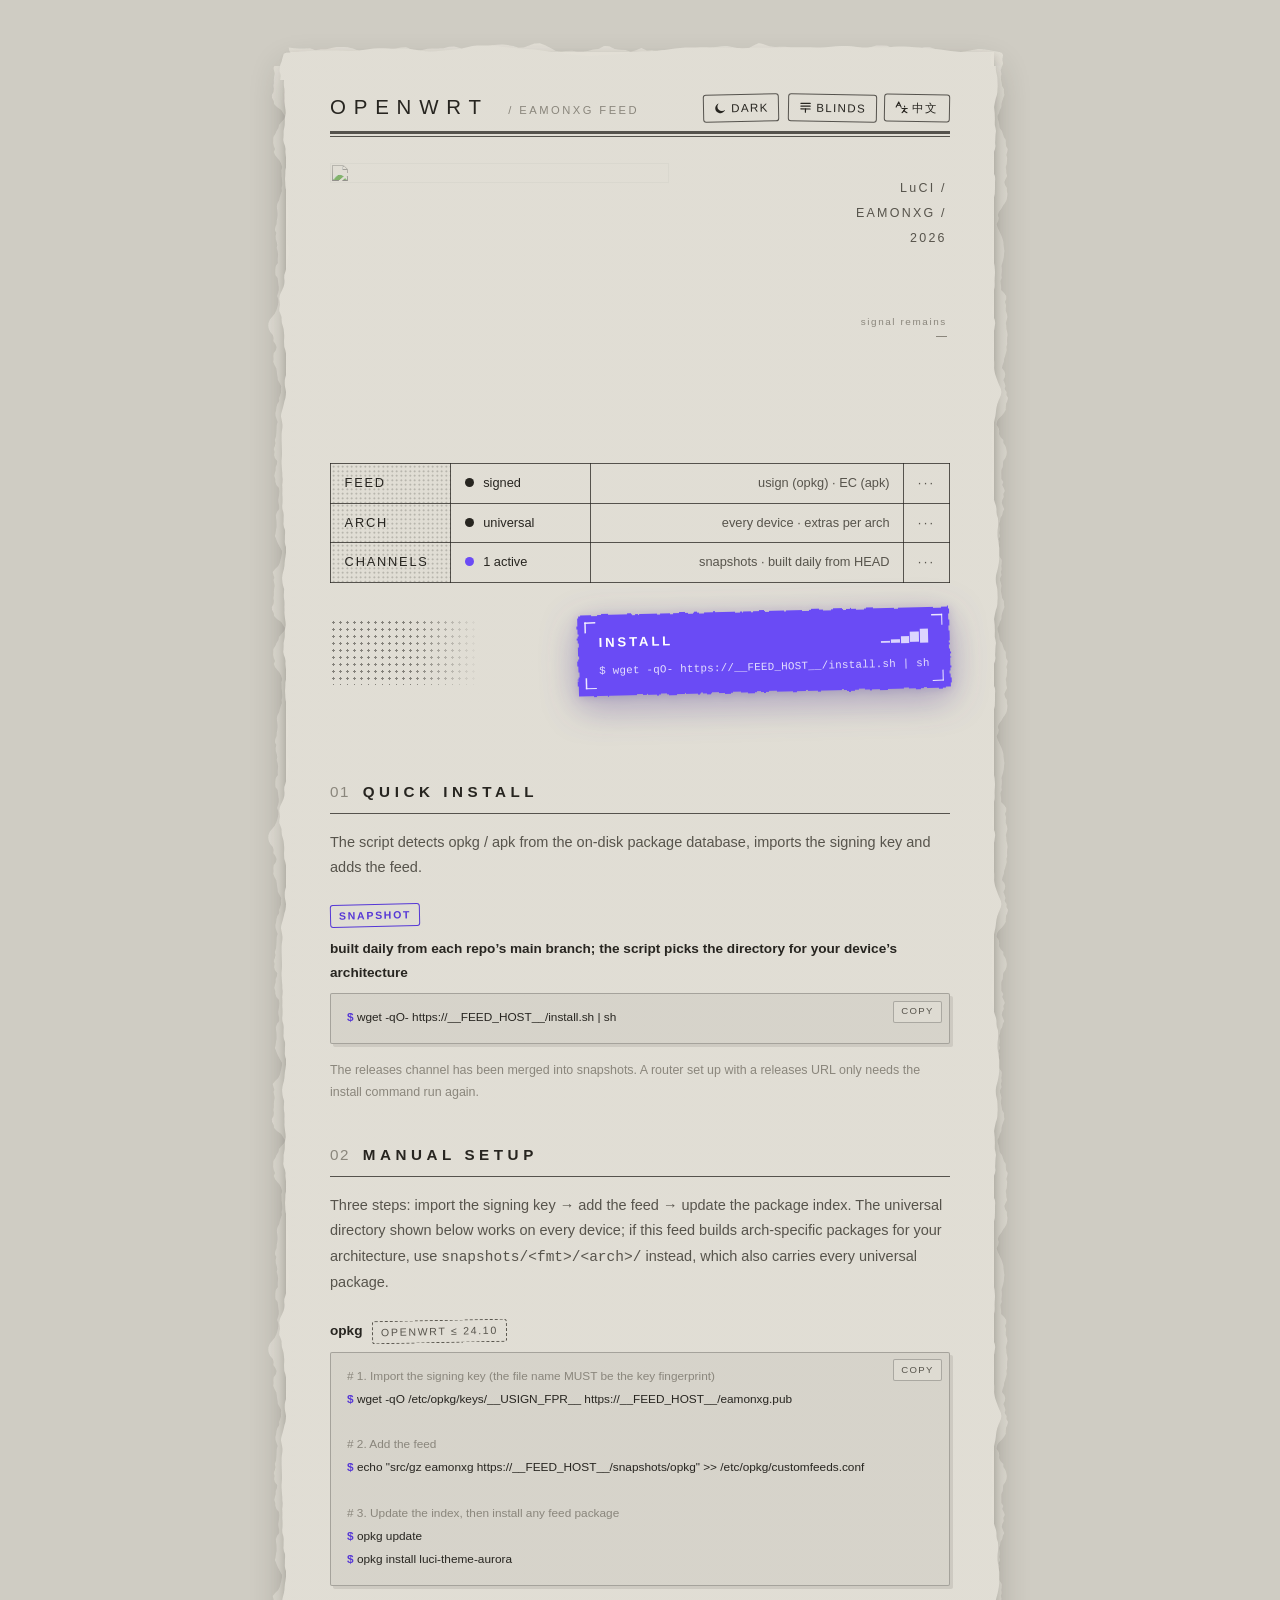
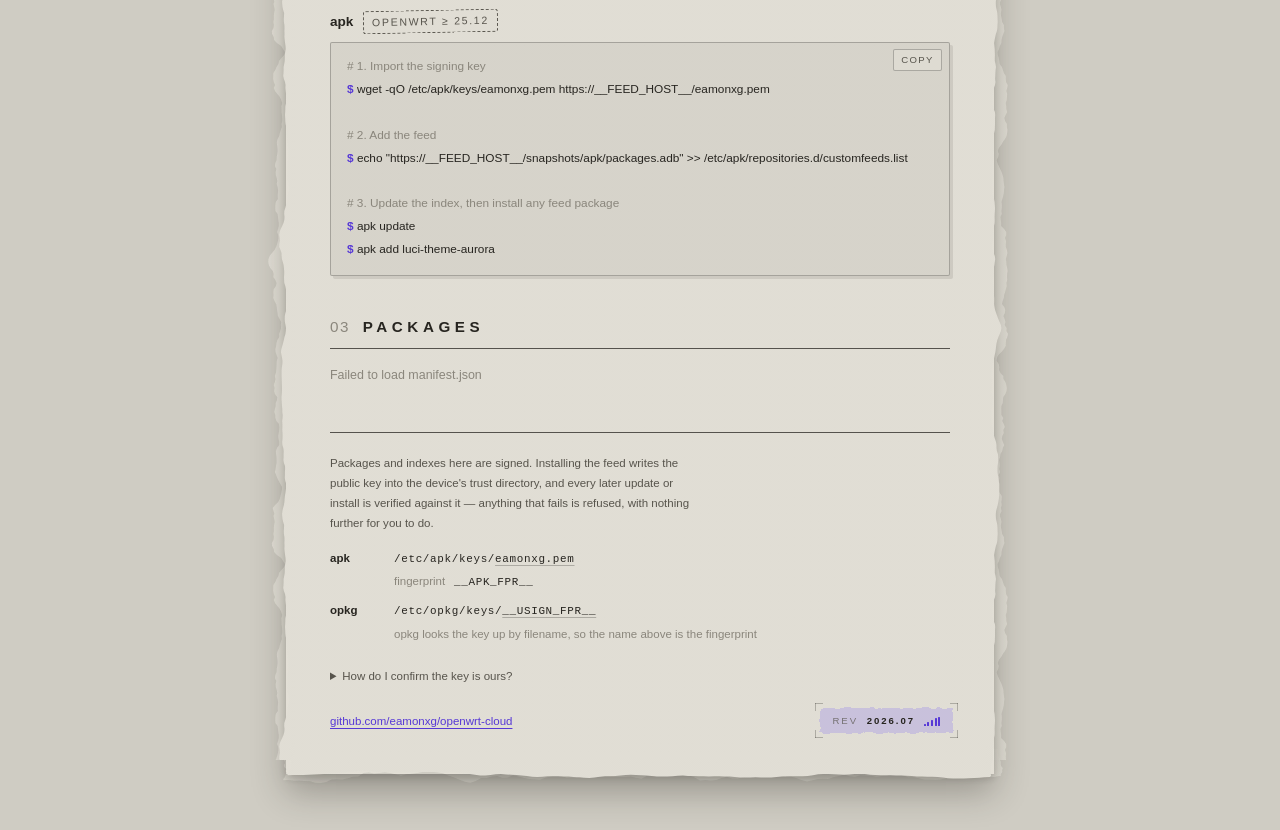
==== commit d36a3d5b: "fix(site): keep the status strip and package tables inside the sheet 6b5270d lengthened the English " ====
--- a/feed/site/index.html
+++ b/feed/site/index.html
@@ -124,7 +124,7 @@
 }
 :root[data-theme="dark"] ::selection { background: rgba(124,92,255,.42); }
 * { box-sizing: border-box; margin: 0; }
-html { scroll-behavior: smooth; }
+html { scroll-behavior: smooth; overflow-x: clip; }
 body {
   font-family: var(--mono);
   font-size: 14.5px;
@@ -201,11 +201,11 @@
 .torn i::after { z-index: 3; }
 /* torn-mask:start — generated by site/.dev/gen-torn-mask.mjs, do not hand-edit */
 .torn .e-l::before { inset: 12px auto 12px -24px; width: 43px;
-  -webkit-mask-image: url("data:image/svg+xml,%3Csvg%20xmlns='http://www.w3.org/2000/svg'%20viewBox='0%200%2043%20512'%20preserveAspectRatio='none'%3E%3Cpath%20fill='white'%20d='M43,0L43,512L8.4,512L7.5,509L6.7,506L9.1,503L12.2,500L13.7,497L14.4,494L15.3,491L15.9,488L16.1,485L14.4,482L12.7,479L11.3,476L10.1,473L8.9,470L9.6,467L10,464L10.6,461L10.6,458L10.5,455L10,452L9.9,449L11,446L13.2,443L13.2,440L12.5,437L12.2,434L12.7,431L13.2,428L13.3,425L13,422L10.4,419L9.4,416L9.3,413L8.3,410L8.9,407L9.7,404L9.7,401L11,398L11.2,395L8.9,392L8.1,389L8.6,386L7.7,383L8.9,380L9.5,377L8.8,374L9.9,371L10.3,368L10.5,365L10.6,362L10.7,359L11.7,356L10.6,353L9.6,350L9.4,347L10.2,344L10.4,341L11.4,338L13.2,335L13.1,332L14.1,329L15.1,326L14.8,323L15.2,320L13.6,317L11.9,314L11.6,311L11.1,308L10.7,305L10.2,302L8.5,299L7.3,296L7.6,293L7.4,290L7.8,287L10,284L10.6,281L9.4,278L7.3,275L7.7,272L6.8,269L4.3,266L2.8,263L2.3,260L2.5,257L3.7,254L6,251L8.5,248L10.1,245L11.1,242L11.9,239L12.4,236L12.2,233L11.1,230L12,227L12.8,224L12.8,221L12.3,218L12,215L11.6,212L9.5,209L9.3,206L9.4,203L9.8,200L11.9,197L11.7,194L11.9,191L12.1,188L11.6,185L10.7,182L11.3,179L10.7,176L9.8,173L9.7,170L10.3,167L8.9,164L9.4,161L10.6,158L10.7,155L11.3,152L11.6,149L11.5,146L11.1,143L10.8,140L11.6,137L13.2,134L13.8,131L14.7,128L15.9,125L15.5,122L16.3,119L16.2,116L16,113L15.5,110L15.5,107L15.4,104L16.3,101L15.2,98L13.9,95L11.3,92L9,89L7.8,86L9,83L7.8,80L7.2,77L7.3,74L7.4,71L9.3,68L10.5,65L12.4,62L13,59L15.4,56L18.3,53L18.9,50L17.1,47L15.2,44L10.9,41L8.1,38L7.7,35L6.1,32L5.8,29L7.5,26L7.9,23L7.4,20L7.9,17L7.8,14L8.1,11L8.7,8L8.2,5L7.5,2Z'/%3E%3C/svg%3E"); mask-image: url("data:image/svg+xml,%3Csvg%20xmlns='http://www.w3.org/2000/svg'%20viewBox='0%200%2043%20512'%20preserveAspectRatio='none'%3E%3Cpath%20fill='white'%20d='M43,0L43,512L8.4,512L7.5,509L6.7,506L9.1,503L12.2,500L13.7,497L14.4,494L15.3,491L15.9,488L16.1,485L14.4,482L12.7,479L11.3,476L10.1,473L8.9,470L9.6,467L10,464L10.6,461L10.6,458L10.5,455L10,452L9.9,449L11,446L13.2,443L13.2,440L12.5,437L12.2,434L12.7,431L13.2,428L13.3,425L13,422L10.4,419L9.4,416L9.3,413L8.3,410L8.9,407L9.7,404L9.7,401L11,398L11.2,395L8.9,392L8.1,389L8.6,386L7.7,383L8.9,380L9.5,377L8.8,374L9.9,371L10.3,368L10.5,365L10.6,362L10.7,359L11.7,356L10.6,353L9.6,350L9.4,347L10.2,344L10.4,341L11.4,338L13.2,335L13.1,332L14.1,329L15.1,326L14.8,323L15.2,320L13.6,317L11.9,314L11.6,311L11.1,308L10.7,305L10.2,302L8.5,299L7.3,296L7.6,293L7.4,290L7.8,287L10,284L10.6,281L9.4,278L7.3,275L7.7,272L6.8,269L4.3,266L2.8,263L2.3,260L2.5,257L3.7,254L6,251L8.5,248L10.1,245L11.1,242L11.9,239L12.4,236L12.2,233L11.1,230L12,227L12.8,224L12.8,221L12.3,218L12,215L11.6,212L9.5,209L9.3,206L9.4,203L9.8,200L11.9,197L11.7,194L11.9,191L12.1,188L11.6,185L10.7,182L11.3,179L10.7,176L9.8,173L9.7,170L10.3,167L8.9,164L9.4,161L10.6,158L10.7,155L11.3,152L11.6,149L11.5,146L11.1,143L10.8,140L11.6,137L13.2,134L13.8,131L14.7,128L15.9,125L15.5,122L16.3,119L16.2,116L16,113L15.5,110L15.5,107L15.4,104L16.3,101L15.2,98L13.9,95L11.3,92L9,89L7.8,86L9,83L7.8,80L7.2,77L7.3,74L7.4,71L9.3,68L10.5,65L12.4,62L13,59L15.4,56L18.3,53L18.9,50L17.1,47L15.2,44L10.9,41L8.1,38L7.7,35L6.1,32L5.8,29L7.5,26L7.9,23L7.4,20L7.9,17L7.8,14L8.1,11L8.7,8L8.2,5L7.5,2Z'/%3E%3C/svg%3E");
+  -webkit-mask-image: url("data:image/svg+xml,%3Csvg%20xmlns='http://www.w3.org/2000/svg'%20viewBox='0%200%2043%20512'%20preserveAspectRatio='none'%3E%3Cpath%20fill='white'%20d='M43,0L43,512L8.4,512L7.5,509L6.7,506L9.1,503L12.2,500L13.7,497L14.4,494L15.3,491L15.9,488L16.1,485L14.4,482L12.7,479L11.3,476L10.1,473L8.9,470L9.6,467L10,464L10.6,461L10.6,458L10.5,455L10,452L9.9,449L11,446L13.2,443L13.2,440L12.5,437L12.2,434L12.7,431L13.2,428L13.3,425L13,422L10.4,419L9.4,416L9.3,413L8.3,410L8.9,407L9.7,404L9.7,401L11,398L11.2,395L8.9,392L8.1,389L8.6,386L7.7,383L8.9,380L9.5,377L8.8,374L9.9,371L10.3,368L10.5,365L10.6,362L10.7,359L11.7,356L10.6,353L9.6,350L9.4,347L10.2,344L10.4,341L11.4,338L13.2,335L13.1,332L14.1,329L15.1,326L14.8,323L15.2,320L13.6,317L11.9,314L11.6,311L11.1,308L10.7,305L10.2,302L8.5,299L7.3,296L7.6,293L7.4,290L7.8,287L10,284L10.6,281L9.4,278L7.3,275L7.7,272L6.8,269L4.3,266L2.8,263L2.3,260L2.5,257L3.7,254L6,251L8.5,248L10.1,245L11.1,242L11.9,239L12.4,236L12.2,233L11.1,230L12,227L12.8,224L12.8,221L12.3,218L12,215L11.6,212L9.5,209L9.3,206L9.4,203L9.8,200L11.9,197L11.7,194L11.9,191L12.1,188L11.6,185L10.7,182L11.3,179L10.7,176L9.8,173L9.7,170L10.3,167L8.9,164L9.4,161L10.6,158L10.7,155L11.3,152L11.6,149L11.5,146L11.1,143L10.8,140L11.6,137L13.2,134L13.8,131L14.7,128L15.9,125L15.5,122L16.3,119L16.2,116L16,113L15.5,110L15.5,107L15.4,104L16.3,101L15.2,98L13.9,95L11.3,92L9,89L7.8,86L9,83L7.8,80L7.2,77L7.3,74L7.4,71L9.3,68L10.5,65L12.4,62L13,59L15.4,56L18.3,53L18.9,50L17.1,47L15.2,44L10.9,41L8.1,38L7.7,35L6.1,32L5.8,29L7.5,26L7.9,23L7.4,20L7.9,17L7.8,14L8.1,11L8.7,8L8.2,5L7.5,2L8.4,0Z'/%3E%3C/svg%3E"); mask-image: url("data:image/svg+xml,%3Csvg%20xmlns='http://www.w3.org/2000/svg'%20viewBox='0%200%2043%20512'%20preserveAspectRatio='none'%3E%3Cpath%20fill='white'%20d='M43,0L43,512L8.4,512L7.5,509L6.7,506L9.1,503L12.2,500L13.7,497L14.4,494L15.3,491L15.9,488L16.1,485L14.4,482L12.7,479L11.3,476L10.1,473L8.9,470L9.6,467L10,464L10.6,461L10.6,458L10.5,455L10,452L9.9,449L11,446L13.2,443L13.2,440L12.5,437L12.2,434L12.7,431L13.2,428L13.3,425L13,422L10.4,419L9.4,416L9.3,413L8.3,410L8.9,407L9.7,404L9.7,401L11,398L11.2,395L8.9,392L8.1,389L8.6,386L7.7,383L8.9,380L9.5,377L8.8,374L9.9,371L10.3,368L10.5,365L10.6,362L10.7,359L11.7,356L10.6,353L9.6,350L9.4,347L10.2,344L10.4,341L11.4,338L13.2,335L13.1,332L14.1,329L15.1,326L14.8,323L15.2,320L13.6,317L11.9,314L11.6,311L11.1,308L10.7,305L10.2,302L8.5,299L7.3,296L7.6,293L7.4,290L7.8,287L10,284L10.6,281L9.4,278L7.3,275L7.7,272L6.8,269L4.3,266L2.8,263L2.3,260L2.5,257L3.7,254L6,251L8.5,248L10.1,245L11.1,242L11.9,239L12.4,236L12.2,233L11.1,230L12,227L12.8,224L12.8,221L12.3,218L12,215L11.6,212L9.5,209L9.3,206L9.4,203L9.8,200L11.9,197L11.7,194L11.9,191L12.1,188L11.6,185L10.7,182L11.3,179L10.7,176L9.8,173L9.7,170L10.3,167L8.9,164L9.4,161L10.6,158L10.7,155L11.3,152L11.6,149L11.5,146L11.1,143L10.8,140L11.6,137L13.2,134L13.8,131L14.7,128L15.9,125L15.5,122L16.3,119L16.2,116L16,113L15.5,110L15.5,107L15.4,104L16.3,101L15.2,98L13.9,95L11.3,92L9,89L7.8,86L9,83L7.8,80L7.2,77L7.3,74L7.4,71L9.3,68L10.5,65L12.4,62L13,59L15.4,56L18.3,53L18.9,50L17.1,47L15.2,44L10.9,41L8.1,38L7.7,35L6.1,32L5.8,29L7.5,26L7.9,23L7.4,20L7.9,17L7.8,14L8.1,11L8.7,8L8.2,5L7.5,2L8.4,0Z'/%3E%3C/svg%3E");
   -webkit-mask-size: 100% 512px; mask-size: 100% 512px;
   -webkit-mask-repeat: repeat-y; mask-repeat: repeat-y; }
 .torn .e-r::before { inset: 12px -24px 12px auto; width: 43px;
-  -webkit-mask-image: url("data:image/svg+xml,%3Csvg%20xmlns='http://www.w3.org/2000/svg'%20viewBox='0%200%2043%20512'%20preserveAspectRatio='none'%3E%3Cpath%20fill='white'%20d='M0,0L0,512L29.2,512L30.6,509L29.8,506L30.7,503L30.3,500L30.7,497L30.8,494L28.9,491L26.5,488L26.3,485L26.6,482L27.8,479L28.4,476L27.6,473L29.3,470L28.2,467L28.8,464L28.6,461L28.1,458L29.1,455L29.5,452L31.2,449L31.8,446L33.2,443L31.9,440L30.8,437L31.3,434L32.8,431L32.3,428L33.8,425L32.7,422L31.2,419L32.3,416L30.4,413L30.4,410L30.3,407L30.4,404L31.7,401L32,398L32.2,395L34.4,392L35.5,389L35.8,386L35.3,383L34.4,380L32.4,377L32.3,374L29.5,371L28.1,368L28.3,365L27.7,362L25.6,359L25.9,356L27.3,353L30.5,350L32.9,347L34.7,344L34.8,341L35,338L36.3,335L37.1,332L35.4,329L35.6,326L33.6,323L34.5,320L33.6,317L32.4,314L33.8,311L34.2,308L33.3,305L30.9,302L31.6,299L32.8,296L33.1,293L34.1,290L34.9,287L35.7,284L35.4,281L36.2,278L36,275L36.1,272L36.6,269L36.2,266L35.4,263L35.3,260L34.8,257L35.7,254L36.4,251L35.9,248L34.8,245L34.8,242L35.1,239L34,236L35.2,233L35.2,230L33.1,227L30.1,224L30.2,221L29.8,218L29.4,215L30.8,212L30.4,209L30.8,206L30.9,203L30.5,200L31.3,197L32.2,194L32.8,191L33,188L33.4,185L32.9,182L32.6,179L32.4,176L31.6,173L30.6,170L29.2,167L27.8,164L26.4,161L25.6,158L27.2,155L27.8,152L26.7,149L27.9,146L30.2,143L31.8,140L34,137L35.6,134L36.1,131L36.5,128L35.8,125L35.9,122L34.1,119L33.3,116L34.6,113L36.1,110L35.3,107L35.2,104L34.7,101L35.7,98L35.9,95L36.2,92L35.3,89L36.2,86L36.7,83L35,80L34.8,77L34.8,74L32.9,71L31.9,68L30.9,65L28.8,62L28.3,59L27.8,56L26.8,53L26.5,50L28,47L28.9,44L30.4,41L30.5,38L31.2,35L32.3,32L33.4,29L32.9,26L32.9,23L31.1,20L30.7,17L30.1,14L29.8,11L30.5,8L29.9,5L29,2Z'/%3E%3C/svg%3E"); mask-image: url("data:image/svg+xml,%3Csvg%20xmlns='http://www.w3.org/2000/svg'%20viewBox='0%200%2043%20512'%20preserveAspectRatio='none'%3E%3Cpath%20fill='white'%20d='M0,0L0,512L29.2,512L30.6,509L29.8,506L30.7,503L30.3,500L30.7,497L30.8,494L28.9,491L26.5,488L26.3,485L26.6,482L27.8,479L28.4,476L27.6,473L29.3,470L28.2,467L28.8,464L28.6,461L28.1,458L29.1,455L29.5,452L31.2,449L31.8,446L33.2,443L31.9,440L30.8,437L31.3,434L32.8,431L32.3,428L33.8,425L32.7,422L31.2,419L32.3,416L30.4,413L30.4,410L30.3,407L30.4,404L31.7,401L32,398L32.2,395L34.4,392L35.5,389L35.8,386L35.3,383L34.4,380L32.4,377L32.3,374L29.5,371L28.1,368L28.3,365L27.7,362L25.6,359L25.9,356L27.3,353L30.5,350L32.9,347L34.7,344L34.8,341L35,338L36.3,335L37.1,332L35.4,329L35.6,326L33.6,323L34.5,320L33.6,317L32.4,314L33.8,311L34.2,308L33.3,305L30.9,302L31.6,299L32.8,296L33.1,293L34.1,290L34.9,287L35.7,284L35.4,281L36.2,278L36,275L36.1,272L36.6,269L36.2,266L35.4,263L35.3,260L34.8,257L35.7,254L36.4,251L35.9,248L34.8,245L34.8,242L35.1,239L34,236L35.2,233L35.2,230L33.1,227L30.1,224L30.2,221L29.8,218L29.4,215L30.8,212L30.4,209L30.8,206L30.9,203L30.5,200L31.3,197L32.2,194L32.8,191L33,188L33.4,185L32.9,182L32.6,179L32.4,176L31.6,173L30.6,170L29.2,167L27.8,164L26.4,161L25.6,158L27.2,155L27.8,152L26.7,149L27.9,146L30.2,143L31.8,140L34,137L35.6,134L36.1,131L36.5,128L35.8,125L35.9,122L34.1,119L33.3,116L34.6,113L36.1,110L35.3,107L35.2,104L34.7,101L35.7,98L35.9,95L36.2,92L35.3,89L36.2,86L36.7,83L35,80L34.8,77L34.8,74L32.9,71L31.9,68L30.9,65L28.8,62L28.3,59L27.8,56L26.8,53L26.5,50L28,47L28.9,44L30.4,41L30.5,38L31.2,35L32.3,32L33.4,29L32.9,26L32.9,23L31.1,20L30.7,17L30.1,14L29.8,11L30.5,8L29.9,5L29,2Z'/%3E%3C/svg%3E");
+  -webkit-mask-image: url("data:image/svg+xml,%3Csvg%20xmlns='http://www.w3.org/2000/svg'%20viewBox='0%200%2043%20512'%20preserveAspectRatio='none'%3E%3Cpath%20fill='white'%20d='M0,0L0,512L29.2,512L30.6,509L29.8,506L30.7,503L30.3,500L30.7,497L30.8,494L28.9,491L26.5,488L26.3,485L26.6,482L27.8,479L28.4,476L27.6,473L29.3,470L28.2,467L28.8,464L28.6,461L28.1,458L29.1,455L29.5,452L31.2,449L31.8,446L33.2,443L31.9,440L30.8,437L31.3,434L32.8,431L32.3,428L33.8,425L32.7,422L31.2,419L32.3,416L30.4,413L30.4,410L30.3,407L30.4,404L31.7,401L32,398L32.2,395L34.4,392L35.5,389L35.8,386L35.3,383L34.4,380L32.4,377L32.3,374L29.5,371L28.1,368L28.3,365L27.7,362L25.6,359L25.9,356L27.3,353L30.5,350L32.9,347L34.7,344L34.8,341L35,338L36.3,335L37.1,332L35.4,329L35.6,326L33.6,323L34.5,320L33.6,317L32.4,314L33.8,311L34.2,308L33.3,305L30.9,302L31.6,299L32.8,296L33.1,293L34.1,290L34.9,287L35.7,284L35.4,281L36.2,278L36,275L36.1,272L36.6,269L36.2,266L35.4,263L35.3,260L34.8,257L35.7,254L36.4,251L35.9,248L34.8,245L34.8,242L35.1,239L34,236L35.2,233L35.2,230L33.1,227L30.1,224L30.2,221L29.8,218L29.4,215L30.8,212L30.4,209L30.8,206L30.9,203L30.5,200L31.3,197L32.2,194L32.8,191L33,188L33.4,185L32.9,182L32.6,179L32.4,176L31.6,173L30.6,170L29.2,167L27.8,164L26.4,161L25.6,158L27.2,155L27.8,152L26.7,149L27.9,146L30.2,143L31.8,140L34,137L35.6,134L36.1,131L36.5,128L35.8,125L35.9,122L34.1,119L33.3,116L34.6,113L36.1,110L35.3,107L35.2,104L34.7,101L35.7,98L35.9,95L36.2,92L35.3,89L36.2,86L36.7,83L35,80L34.8,77L34.8,74L32.9,71L31.9,68L30.9,65L28.8,62L28.3,59L27.8,56L26.8,53L26.5,50L28,47L28.9,44L30.4,41L30.5,38L31.2,35L32.3,32L33.4,29L32.9,26L32.9,23L31.1,20L30.7,17L30.1,14L29.8,11L30.5,8L29.9,5L29,2L29.2,0Z'/%3E%3C/svg%3E"); mask-image: url("data:image/svg+xml,%3Csvg%20xmlns='http://www.w3.org/2000/svg'%20viewBox='0%200%2043%20512'%20preserveAspectRatio='none'%3E%3Cpath%20fill='white'%20d='M0,0L0,512L29.2,512L30.6,509L29.8,506L30.7,503L30.3,500L30.7,497L30.8,494L28.9,491L26.5,488L26.3,485L26.6,482L27.8,479L28.4,476L27.6,473L29.3,470L28.2,467L28.8,464L28.6,461L28.1,458L29.1,455L29.5,452L31.2,449L31.8,446L33.2,443L31.9,440L30.8,437L31.3,434L32.8,431L32.3,428L33.8,425L32.7,422L31.2,419L32.3,416L30.4,413L30.4,410L30.3,407L30.4,404L31.7,401L32,398L32.2,395L34.4,392L35.5,389L35.8,386L35.3,383L34.4,380L32.4,377L32.3,374L29.5,371L28.1,368L28.3,365L27.7,362L25.6,359L25.9,356L27.3,353L30.5,350L32.9,347L34.7,344L34.8,341L35,338L36.3,335L37.1,332L35.4,329L35.6,326L33.6,323L34.5,320L33.6,317L32.4,314L33.8,311L34.2,308L33.3,305L30.9,302L31.6,299L32.8,296L33.1,293L34.1,290L34.9,287L35.7,284L35.4,281L36.2,278L36,275L36.1,272L36.6,269L36.2,266L35.4,263L35.3,260L34.8,257L35.7,254L36.4,251L35.9,248L34.8,245L34.8,242L35.1,239L34,236L35.2,233L35.2,230L33.1,227L30.1,224L30.2,221L29.8,218L29.4,215L30.8,212L30.4,209L30.8,206L30.9,203L30.5,200L31.3,197L32.2,194L32.8,191L33,188L33.4,185L32.9,182L32.6,179L32.4,176L31.6,173L30.6,170L29.2,167L27.8,164L26.4,161L25.6,158L27.2,155L27.8,152L26.7,149L27.9,146L30.2,143L31.8,140L34,137L35.6,134L36.1,131L36.5,128L35.8,125L35.9,122L34.1,119L33.3,116L34.6,113L36.1,110L35.3,107L35.2,104L34.7,101L35.7,98L35.9,95L36.2,92L35.3,89L36.2,86L36.7,83L35,80L34.8,77L34.8,74L32.9,71L31.9,68L30.9,65L28.8,62L28.3,59L27.8,56L26.8,53L26.5,50L28,47L28.9,44L30.4,41L30.5,38L31.2,35L32.3,32L33.4,29L32.9,26L32.9,23L31.1,20L30.7,17L30.1,14L29.8,11L30.5,8L29.9,5L29,2L29.2,0Z'/%3E%3C/svg%3E");
   -webkit-mask-size: 100% 512px; mask-size: 100% 512px;
   -webkit-mask-repeat: repeat-y; mask-repeat: repeat-y; }
 .torn .e-t::before { inset: -22px -24px auto; height: 45px;
@@ -217,11 +217,11 @@
   -webkit-mask-size: 100% 100%; mask-size: 100% 100%;
   -webkit-mask-repeat: no-repeat; mask-repeat: no-repeat; }
 .torn .e-l::after { inset: 12px auto 12px -14px; width: 30px;
-  -webkit-mask-image: url("data:image/svg+xml,%3Csvg%20xmlns='http://www.w3.org/2000/svg'%20viewBox='0%200%2030%20512'%20preserveAspectRatio='none'%3E%3Cpath%20fill='white'%20d='M30,0L30,512L6.1,512L6.4,509L7.1,506L7.9,503L8.4,500L8.6,497L8.9,494L9.4,491L9.8,488L10.3,485L10.3,482L9.3,479L8.8,476L8.9,473L8.9,470L9.1,467L9,464L7.9,461L7.4,458L7.6,455L7.6,452L7.7,449L7.3,446L6.4,443L6.2,440L6.5,437L6.6,434L6.5,431L6.3,428L6.4,425L6.4,422L6.2,419L6.6,416L6.7,413L6.3,410L6.3,407L6,404L5.8,401L5.6,398L5.5,395L5.8,392L6,389L6,386L5.9,383L5.8,380L5.7,377L5.6,374L5.6,371L5.6,368L5.9,365L6.4,362L6.5,359L6.1,356L5.5,353L4.9,350L5.4,347L6.3,344L7.1,341L7.8,338L8.5,335L9.4,332L9.8,329L10,326L9.5,323L8.9,320L8.7,317L8.8,314L9.4,311L10.4,308L11,305L11.2,302L10.5,299L10,296L10.2,293L10.3,290L9.9,287L9.3,284L8.3,281L8.1,278L8,275L8.2,272L8.2,269L7.9,266L7.6,263L6.8,260L5.9,257L5.6,254L5.5,251L4.5,248L3.2,245L3.3,242L3.9,239L3.7,236L3.2,233L3.6,230L4.7,227L6.2,224L7.5,221L8.3,218L8.5,215L8.2,212L8.3,209L9.3,206L10.1,203L11.1,200L11.6,197L11.6,194L12.1,191L13,188L13.1,185L12.4,182L11.7,179L11.3,176L11.2,173L11.3,170L11.5,167L11.4,164L11.5,161L12,158L12.2,155L12.2,152L12.3,149L12.3,146L11.8,143L11.3,140L11.2,137L10.8,134L10.9,131L11,128L10.3,125L9.6,122L9.3,119L9.2,116L9,113L9.2,110L9.3,107L9.4,104L10.1,101L10.3,98L10.2,95L10.1,92L9.7,89L9.4,86L9.5,83L9,80L7.9,77L7.2,74L7.5,71L7.6,68L7.6,65L8.2,62L8.7,59L8.8,56L8.8,53L9.2,50L9.7,47L9.5,44L9.1,41L8.7,38L8.4,35L8.5,32L8.4,29L8.5,26L8.4,23L7.9,20L7.8,17L8,14L8.1,11L7.2,8L6.5,5L6.2,2Z'/%3E%3C/svg%3E"); mask-image: url("data:image/svg+xml,%3Csvg%20xmlns='http://www.w3.org/2000/svg'%20viewBox='0%200%2030%20512'%20preserveAspectRatio='none'%3E%3Cpath%20fill='white'%20d='M30,0L30,512L6.1,512L6.4,509L7.1,506L7.9,503L8.4,500L8.6,497L8.9,494L9.4,491L9.8,488L10.3,485L10.3,482L9.3,479L8.8,476L8.9,473L8.9,470L9.1,467L9,464L7.9,461L7.4,458L7.6,455L7.6,452L7.7,449L7.3,446L6.4,443L6.2,440L6.5,437L6.6,434L6.5,431L6.3,428L6.4,425L6.4,422L6.2,419L6.6,416L6.7,413L6.3,410L6.3,407L6,404L5.8,401L5.6,398L5.5,395L5.8,392L6,389L6,386L5.9,383L5.8,380L5.7,377L5.6,374L5.6,371L5.6,368L5.9,365L6.4,362L6.5,359L6.1,356L5.5,353L4.9,350L5.4,347L6.3,344L7.1,341L7.8,338L8.5,335L9.4,332L9.8,329L10,326L9.5,323L8.9,320L8.7,317L8.8,314L9.4,311L10.4,308L11,305L11.2,302L10.5,299L10,296L10.2,293L10.3,290L9.9,287L9.3,284L8.3,281L8.1,278L8,275L8.2,272L8.2,269L7.9,266L7.6,263L6.8,260L5.9,257L5.6,254L5.5,251L4.5,248L3.2,245L3.3,242L3.9,239L3.7,236L3.2,233L3.6,230L4.7,227L6.2,224L7.5,221L8.3,218L8.5,215L8.2,212L8.3,209L9.3,206L10.1,203L11.1,200L11.6,197L11.6,194L12.1,191L13,188L13.1,185L12.4,182L11.7,179L11.3,176L11.2,173L11.3,170L11.5,167L11.4,164L11.5,161L12,158L12.2,155L12.2,152L12.3,149L12.3,146L11.8,143L11.3,140L11.2,137L10.8,134L10.9,131L11,128L10.3,125L9.6,122L9.3,119L9.2,116L9,113L9.2,110L9.3,107L9.4,104L10.1,101L10.3,98L10.2,95L10.1,92L9.7,89L9.4,86L9.5,83L9,80L7.9,77L7.2,74L7.5,71L7.6,68L7.6,65L8.2,62L8.7,59L8.8,56L8.8,53L9.2,50L9.7,47L9.5,44L9.1,41L8.7,38L8.4,35L8.5,32L8.4,29L8.5,26L8.4,23L7.9,20L7.8,17L8,14L8.1,11L7.2,8L6.5,5L6.2,2Z'/%3E%3C/svg%3E");
+  -webkit-mask-image: url("data:image/svg+xml,%3Csvg%20xmlns='http://www.w3.org/2000/svg'%20viewBox='0%200%2030%20512'%20preserveAspectRatio='none'%3E%3Cpath%20fill='white'%20d='M30,0L30,512L6.1,512L6.4,509L7.1,506L7.9,503L8.4,500L8.6,497L8.9,494L9.4,491L9.8,488L10.3,485L10.3,482L9.3,479L8.8,476L8.9,473L8.9,470L9.1,467L9,464L7.9,461L7.4,458L7.6,455L7.6,452L7.7,449L7.3,446L6.4,443L6.2,440L6.5,437L6.6,434L6.5,431L6.3,428L6.4,425L6.4,422L6.2,419L6.6,416L6.7,413L6.3,410L6.3,407L6,404L5.8,401L5.6,398L5.5,395L5.8,392L6,389L6,386L5.9,383L5.8,380L5.7,377L5.6,374L5.6,371L5.6,368L5.9,365L6.4,362L6.5,359L6.1,356L5.5,353L4.9,350L5.4,347L6.3,344L7.1,341L7.8,338L8.5,335L9.4,332L9.8,329L10,326L9.5,323L8.9,320L8.7,317L8.8,314L9.4,311L10.4,308L11,305L11.2,302L10.5,299L10,296L10.2,293L10.3,290L9.9,287L9.3,284L8.3,281L8.1,278L8,275L8.2,272L8.2,269L7.9,266L7.6,263L6.8,260L5.9,257L5.6,254L5.5,251L4.5,248L3.2,245L3.3,242L3.9,239L3.7,236L3.2,233L3.6,230L4.7,227L6.2,224L7.5,221L8.3,218L8.5,215L8.2,212L8.3,209L9.3,206L10.1,203L11.1,200L11.6,197L11.6,194L12.1,191L13,188L13.1,185L12.4,182L11.7,179L11.3,176L11.2,173L11.3,170L11.5,167L11.4,164L11.5,161L12,158L12.2,155L12.2,152L12.3,149L12.3,146L11.8,143L11.3,140L11.2,137L10.8,134L10.9,131L11,128L10.3,125L9.6,122L9.3,119L9.2,116L9,113L9.2,110L9.3,107L9.4,104L10.1,101L10.3,98L10.2,95L10.1,92L9.7,89L9.4,86L9.5,83L9,80L7.9,77L7.2,74L7.5,71L7.6,68L7.6,65L8.2,62L8.7,59L8.8,56L8.8,53L9.2,50L9.7,47L9.5,44L9.1,41L8.7,38L8.4,35L8.5,32L8.4,29L8.5,26L8.4,23L7.9,20L7.8,17L8,14L8.1,11L7.2,8L6.5,5L6.2,2L6.1,0Z'/%3E%3C/svg%3E"); mask-image: url("data:image/svg+xml,%3Csvg%20xmlns='http://www.w3.org/2000/svg'%20viewBox='0%200%2030%20512'%20preserveAspectRatio='none'%3E%3Cpath%20fill='white'%20d='M30,0L30,512L6.1,512L6.4,509L7.1,506L7.9,503L8.4,500L8.6,497L8.9,494L9.4,491L9.8,488L10.3,485L10.3,482L9.3,479L8.8,476L8.9,473L8.9,470L9.1,467L9,464L7.9,461L7.4,458L7.6,455L7.6,452L7.7,449L7.3,446L6.4,443L6.2,440L6.5,437L6.6,434L6.5,431L6.3,428L6.4,425L6.4,422L6.2,419L6.6,416L6.7,413L6.3,410L6.3,407L6,404L5.8,401L5.6,398L5.5,395L5.8,392L6,389L6,386L5.9,383L5.8,380L5.7,377L5.6,374L5.6,371L5.6,368L5.9,365L6.4,362L6.5,359L6.1,356L5.5,353L4.9,350L5.4,347L6.3,344L7.1,341L7.8,338L8.5,335L9.4,332L9.8,329L10,326L9.5,323L8.9,320L8.7,317L8.8,314L9.4,311L10.4,308L11,305L11.2,302L10.5,299L10,296L10.2,293L10.3,290L9.9,287L9.3,284L8.3,281L8.1,278L8,275L8.2,272L8.2,269L7.9,266L7.6,263L6.8,260L5.9,257L5.6,254L5.5,251L4.5,248L3.2,245L3.3,242L3.9,239L3.7,236L3.2,233L3.6,230L4.7,227L6.2,224L7.5,221L8.3,218L8.5,215L8.2,212L8.3,209L9.3,206L10.1,203L11.1,200L11.6,197L11.6,194L12.1,191L13,188L13.1,185L12.4,182L11.7,179L11.3,176L11.2,173L11.3,170L11.5,167L11.4,164L11.5,161L12,158L12.2,155L12.2,152L12.3,149L12.3,146L11.8,143L11.3,140L11.2,137L10.8,134L10.9,131L11,128L10.3,125L9.6,122L9.3,119L9.2,116L9,113L9.2,110L9.3,107L9.4,104L10.1,101L10.3,98L10.2,95L10.1,92L9.7,89L9.4,86L9.5,83L9,80L7.9,77L7.2,74L7.5,71L7.6,68L7.6,65L8.2,62L8.7,59L8.8,56L8.8,53L9.2,50L9.7,47L9.5,44L9.1,41L8.7,38L8.4,35L8.5,32L8.4,29L8.5,26L8.4,23L7.9,20L7.8,17L8,14L8.1,11L7.2,8L6.5,5L6.2,2L6.1,0Z'/%3E%3C/svg%3E");
   -webkit-mask-size: 100% 512px; mask-size: 100% 512px;
   -webkit-mask-repeat: repeat-y; mask-repeat: repeat-y; }
 .torn .e-r::after { inset: 12px -14px 12px auto; width: 30px;
-  -webkit-mask-image: url("data:image/svg+xml,%3Csvg%20xmlns='http://www.w3.org/2000/svg'%20viewBox='0%200%2030%20512'%20preserveAspectRatio='none'%3E%3Cpath%20fill='white'%20d='M0,0L0,512L21.8,512L22.1,509L22.9,506L23.7,503L24.3,500L24.8,497L25.2,494L25.3,491L25.3,488L25.3,485L25.3,482L24.8,479L24.4,476L23.9,473L23.5,470L23.5,467L23.6,464L24,461L24.2,458L24.2,455L23.9,452L22.9,449L22.5,446L22.5,443L22,440L21,437L20.1,434L19.5,431L18.9,428L18.3,425L17.7,422L17.3,419L17.5,416L17.8,413L17.8,410L17.9,407L18.4,404L18.7,401L18.9,398L18.8,395L18.1,392L17.6,389L18,386L18,383L17.9,380L17.9,377L17.7,374L17.7,371L17.8,368L18.3,365L18.8,362L19.3,359L20.1,356L20.7,353L21.4,350L21.8,347L22.1,344L22.6,341L23.3,338L24.4,335L25.7,332L26.9,329L27.4,326L26.9,323L25.6,320L24.3,317L23.2,314L22.1,311L21.1,308L20.5,305L20.1,302L20.2,299L20.2,296L19.9,293L19.7,290L19.6,287L19.4,284L18.8,281L18.8,278L19.5,275L19.9,272L19.5,269L19.7,266L20.4,263L20.8,260L21.2,257L20.8,254L19.6,251L18.8,248L18.2,245L18.4,242L18.9,239L19.1,236L19.3,233L19.1,230L19.2,227L20,224L20.6,221L20.7,218L20.6,215L20.7,212L20.9,209L21,206L20.8,203L20.6,200L20,197L19,194L18.4,191L18.6,188L18.7,185L18.4,182L18.3,179L18.7,176L18.8,173L18.6,170L18.8,167L18.8,164L18.8,161L19,158L19.1,155L19.3,152L19.4,149L19.2,146L19.3,143L19.5,140L19.3,137L19.3,134L20.1,131L20.8,128L20.9,125L21,122L21,119L21,116L21.2,113L20.9,110L19.6,107L18.8,104L18.6,101L18.5,98L18.7,95L18.8,92L19.2,89L19.9,86L21,83L21.5,80L21.1,77L21.3,74L21.4,71L21.6,68L22,65L21.5,62L20.8,59L20.8,56L20.9,53L20.8,50L20.7,47L20.4,44L20.1,41L20.6,38L21.2,35L21.9,32L22.9,29L23.4,26L23.5,23L23.7,20L23.6,17L23.5,14L23.3,11L22.7,8L22,5L21.8,2Z'/%3E%3C/svg%3E"); mask-image: url("data:image/svg+xml,%3Csvg%20xmlns='http://www.w3.org/2000/svg'%20viewBox='0%200%2030%20512'%20preserveAspectRatio='none'%3E%3Cpath%20fill='white'%20d='M0,0L0,512L21.8,512L22.1,509L22.9,506L23.7,503L24.3,500L24.8,497L25.2,494L25.3,491L25.3,488L25.3,485L25.3,482L24.8,479L24.4,476L23.9,473L23.5,470L23.5,467L23.6,464L24,461L24.2,458L24.2,455L23.9,452L22.9,449L22.5,446L22.5,443L22,440L21,437L20.1,434L19.5,431L18.9,428L18.3,425L17.7,422L17.3,419L17.5,416L17.8,413L17.8,410L17.9,407L18.4,404L18.7,401L18.9,398L18.8,395L18.1,392L17.6,389L18,386L18,383L17.9,380L17.9,377L17.7,374L17.7,371L17.8,368L18.3,365L18.8,362L19.3,359L20.1,356L20.7,353L21.4,350L21.8,347L22.1,344L22.6,341L23.3,338L24.4,335L25.7,332L26.9,329L27.4,326L26.9,323L25.6,320L24.3,317L23.2,314L22.1,311L21.1,308L20.5,305L20.1,302L20.2,299L20.2,296L19.9,293L19.7,290L19.6,287L19.4,284L18.8,281L18.8,278L19.5,275L19.9,272L19.5,269L19.7,266L20.4,263L20.8,260L21.2,257L20.8,254L19.6,251L18.8,248L18.2,245L18.4,242L18.9,239L19.1,236L19.3,233L19.1,230L19.2,227L20,224L20.6,221L20.7,218L20.6,215L20.7,212L20.9,209L21,206L20.8,203L20.6,200L20,197L19,194L18.4,191L18.6,188L18.7,185L18.4,182L18.3,179L18.7,176L18.8,173L18.6,170L18.8,167L18.8,164L18.8,161L19,158L19.1,155L19.3,152L19.4,149L19.2,146L19.3,143L19.5,140L19.3,137L19.3,134L20.1,131L20.8,128L20.9,125L21,122L21,119L21,116L21.2,113L20.9,110L19.6,107L18.8,104L18.6,101L18.5,98L18.7,95L18.8,92L19.2,89L19.9,86L21,83L21.5,80L21.1,77L21.3,74L21.4,71L21.6,68L22,65L21.5,62L20.8,59L20.8,56L20.9,53L20.8,50L20.7,47L20.4,44L20.1,41L20.6,38L21.2,35L21.9,32L22.9,29L23.4,26L23.5,23L23.7,20L23.6,17L23.5,14L23.3,11L22.7,8L22,5L21.8,2Z'/%3E%3C/svg%3E");
+  -webkit-mask-image: url("data:image/svg+xml,%3Csvg%20xmlns='http://www.w3.org/2000/svg'%20viewBox='0%200%2030%20512'%20preserveAspectRatio='none'%3E%3Cpath%20fill='white'%20d='M0,0L0,512L21.8,512L22.1,509L22.9,506L23.7,503L24.3,500L24.8,497L25.2,494L25.3,491L25.3,488L25.3,485L25.3,482L24.8,479L24.4,476L23.9,473L23.5,470L23.5,467L23.6,464L24,461L24.2,458L24.2,455L23.9,452L22.9,449L22.5,446L22.5,443L22,440L21,437L20.1,434L19.5,431L18.9,428L18.3,425L17.7,422L17.3,419L17.5,416L17.8,413L17.8,410L17.9,407L18.4,404L18.7,401L18.9,398L18.8,395L18.1,392L17.6,389L18,386L18,383L17.9,380L17.9,377L17.7,374L17.7,371L17.8,368L18.3,365L18.8,362L19.3,359L20.1,356L20.7,353L21.4,350L21.8,347L22.1,344L22.6,341L23.3,338L24.4,335L25.7,332L26.9,329L27.4,326L26.9,323L25.6,320L24.3,317L23.2,314L22.1,311L21.1,308L20.5,305L20.1,302L20.2,299L20.2,296L19.9,293L19.7,290L19.6,287L19.4,284L18.8,281L18.8,278L19.5,275L19.9,272L19.5,269L19.7,266L20.4,263L20.8,260L21.2,257L20.8,254L19.6,251L18.8,248L18.2,245L18.4,242L18.9,239L19.1,236L19.3,233L19.1,230L19.2,227L20,224L20.6,221L20.7,218L20.6,215L20.7,212L20.9,209L21,206L20.8,203L20.6,200L20,197L19,194L18.4,191L18.6,188L18.7,185L18.4,182L18.3,179L18.7,176L18.8,173L18.6,170L18.8,167L18.8,164L18.8,161L19,158L19.1,155L19.3,152L19.4,149L19.2,146L19.3,143L19.5,140L19.3,137L19.3,134L20.1,131L20.8,128L20.9,125L21,122L21,119L21,116L21.2,113L20.9,110L19.6,107L18.8,104L18.6,101L18.5,98L18.7,95L18.8,92L19.2,89L19.9,86L21,83L21.5,80L21.1,77L21.3,74L21.4,71L21.6,68L22,65L21.5,62L20.8,59L20.8,56L20.9,53L20.8,50L20.7,47L20.4,44L20.1,41L20.6,38L21.2,35L21.9,32L22.9,29L23.4,26L23.5,23L23.7,20L23.6,17L23.5,14L23.3,11L22.7,8L22,5L21.8,2L21.8,0Z'/%3E%3C/svg%3E"); mask-image: url("data:image/svg+xml,%3Csvg%20xmlns='http://www.w3.org/2000/svg'%20viewBox='0%200%2030%20512'%20preserveAspectRatio='none'%3E%3Cpath%20fill='white'%20d='M0,0L0,512L21.8,512L22.1,509L22.9,506L23.7,503L24.3,500L24.8,497L25.2,494L25.3,491L25.3,488L25.3,485L25.3,482L24.8,479L24.4,476L23.9,473L23.5,470L23.5,467L23.6,464L24,461L24.2,458L24.2,455L23.9,452L22.9,449L22.5,446L22.5,443L22,440L21,437L20.1,434L19.5,431L18.9,428L18.3,425L17.7,422L17.3,419L17.5,416L17.8,413L17.8,410L17.9,407L18.4,404L18.7,401L18.9,398L18.8,395L18.1,392L17.6,389L18,386L18,383L17.9,380L17.9,377L17.7,374L17.7,371L17.8,368L18.3,365L18.8,362L19.3,359L20.1,356L20.7,353L21.4,350L21.8,347L22.1,344L22.6,341L23.3,338L24.4,335L25.7,332L26.9,329L27.4,326L26.9,323L25.6,320L24.3,317L23.2,314L22.1,311L21.1,308L20.5,305L20.1,302L20.2,299L20.2,296L19.9,293L19.7,290L19.6,287L19.4,284L18.8,281L18.8,278L19.5,275L19.9,272L19.5,269L19.7,266L20.4,263L20.8,260L21.2,257L20.8,254L19.6,251L18.8,248L18.2,245L18.4,242L18.9,239L19.1,236L19.3,233L19.1,230L19.2,227L20,224L20.6,221L20.7,218L20.6,215L20.7,212L20.9,209L21,206L20.8,203L20.6,200L20,197L19,194L18.4,191L18.6,188L18.7,185L18.4,182L18.3,179L18.7,176L18.8,173L18.6,170L18.8,167L18.8,164L18.8,161L19,158L19.1,155L19.3,152L19.4,149L19.2,146L19.3,143L19.5,140L19.3,137L19.3,134L20.1,131L20.8,128L20.9,125L21,122L21,119L21,116L21.2,113L20.9,110L19.6,107L18.8,104L18.6,101L18.5,98L18.7,95L18.8,92L19.2,89L19.9,86L21,83L21.5,80L21.1,77L21.3,74L21.4,71L21.6,68L22,65L21.5,62L20.8,59L20.8,56L20.9,53L20.8,50L20.7,47L20.4,44L20.1,41L20.6,38L21.2,35L21.9,32L22.9,29L23.4,26L23.5,23L23.7,20L23.6,17L23.5,14L23.3,11L22.7,8L22,5L21.8,2L21.8,0Z'/%3E%3C/svg%3E");
   -webkit-mask-size: 100% 512px; mask-size: 100% 512px;
   -webkit-mask-repeat: repeat-y; mask-repeat: repeat-y; }
 .torn .e-t::after { inset: -12px -14px auto; height: 38px;
@@ -311,7 +311,7 @@
 }
 .status tr:last-child .st i { background: var(--purple); }
 .status .more { width: 2.2rem; text-align: center; letter-spacing: .18em; color: var(--ink-2); }
-.status .val { text-align: right; color: var(--ink-2); }
+.status .val { text-align: right; color: var(--ink-2); white-space: normal; overflow-wrap: anywhere; }
 
 /* ── hero bottom: dotgrid + sticker ───────────────── */
 .hero-foot { display: flex; align-items: flex-end; justify-content: space-between; gap: 1.5rem; margin-bottom: 2.6rem; }
@@ -412,6 +412,7 @@
 }
 .pkg-table td { padding: .42rem .6rem; border-bottom: 1px dashed var(--line-soft); color: var(--ink-2); }
 .pkg-table td:first-child { color: var(--ink); overflow-wrap: anywhere; }
+.pkg-table td:nth-child(2) { overflow-wrap: anywhere; }
 .pkg-table .num { text-align: right; white-space: nowrap; }
 .chan-when { font-size: .74rem; color: var(--ink-2); margin: .1rem 0 .35rem; }
 .chan-when .d { color: var(--ink); }
@@ -565,7 +566,6 @@
   .status { font-size: .72rem; }
   .status td { padding: .42rem .5rem; }
   .status .k { width: auto; letter-spacing: .08em; }
-  .status .val { white-space: normal; }
   .status .more { display: none; }
   .pkg-table { font-size: .72rem; }
   .pkg-table td, .pkg-table th { padding-left: .35rem; padding-right: .35rem; }
@@ -658,13 +658,13 @@
       <tr>
         <td class="k"><span class="en">Arch</span><span class="zh">架构</span></td>
         <td class="st"><i></i><span class="en">universal</span><span class="zh">通用</span></td>
-        <td class="val"><span class="en">universal packages for every device · arch-specific ones in per-arch directories</span><span class="zh">通用包全设备可用 · 架构专属包按架构目录分发</span></td>
+        <td class="val"><span class="en">every device · extras per arch</span><span class="zh">通用包全设备可用 · 架构专属包按架构目录分发</span></td>
         <td class="more">···</td>
       </tr>
       <tr>
         <td class="k"><span class="en">Channels</span><span class="zh">通道</span></td>
         <td class="st"><i></i><span class="en">1 active</span><span class="zh">1 条</span></td>
-        <td class="val"><span class="en">snapshots · built daily from each repo’s HEAD</span><span class="zh">snapshots · 各仓库 HEAD 每日构建</span></td>
+        <td class="val"><span class="en">snapshots · built daily from HEAD</span><span class="zh">snapshots · 各仓库 HEAD 每日构建</span></td>
         <td class="more">···</td>
       </tr>
     </table>
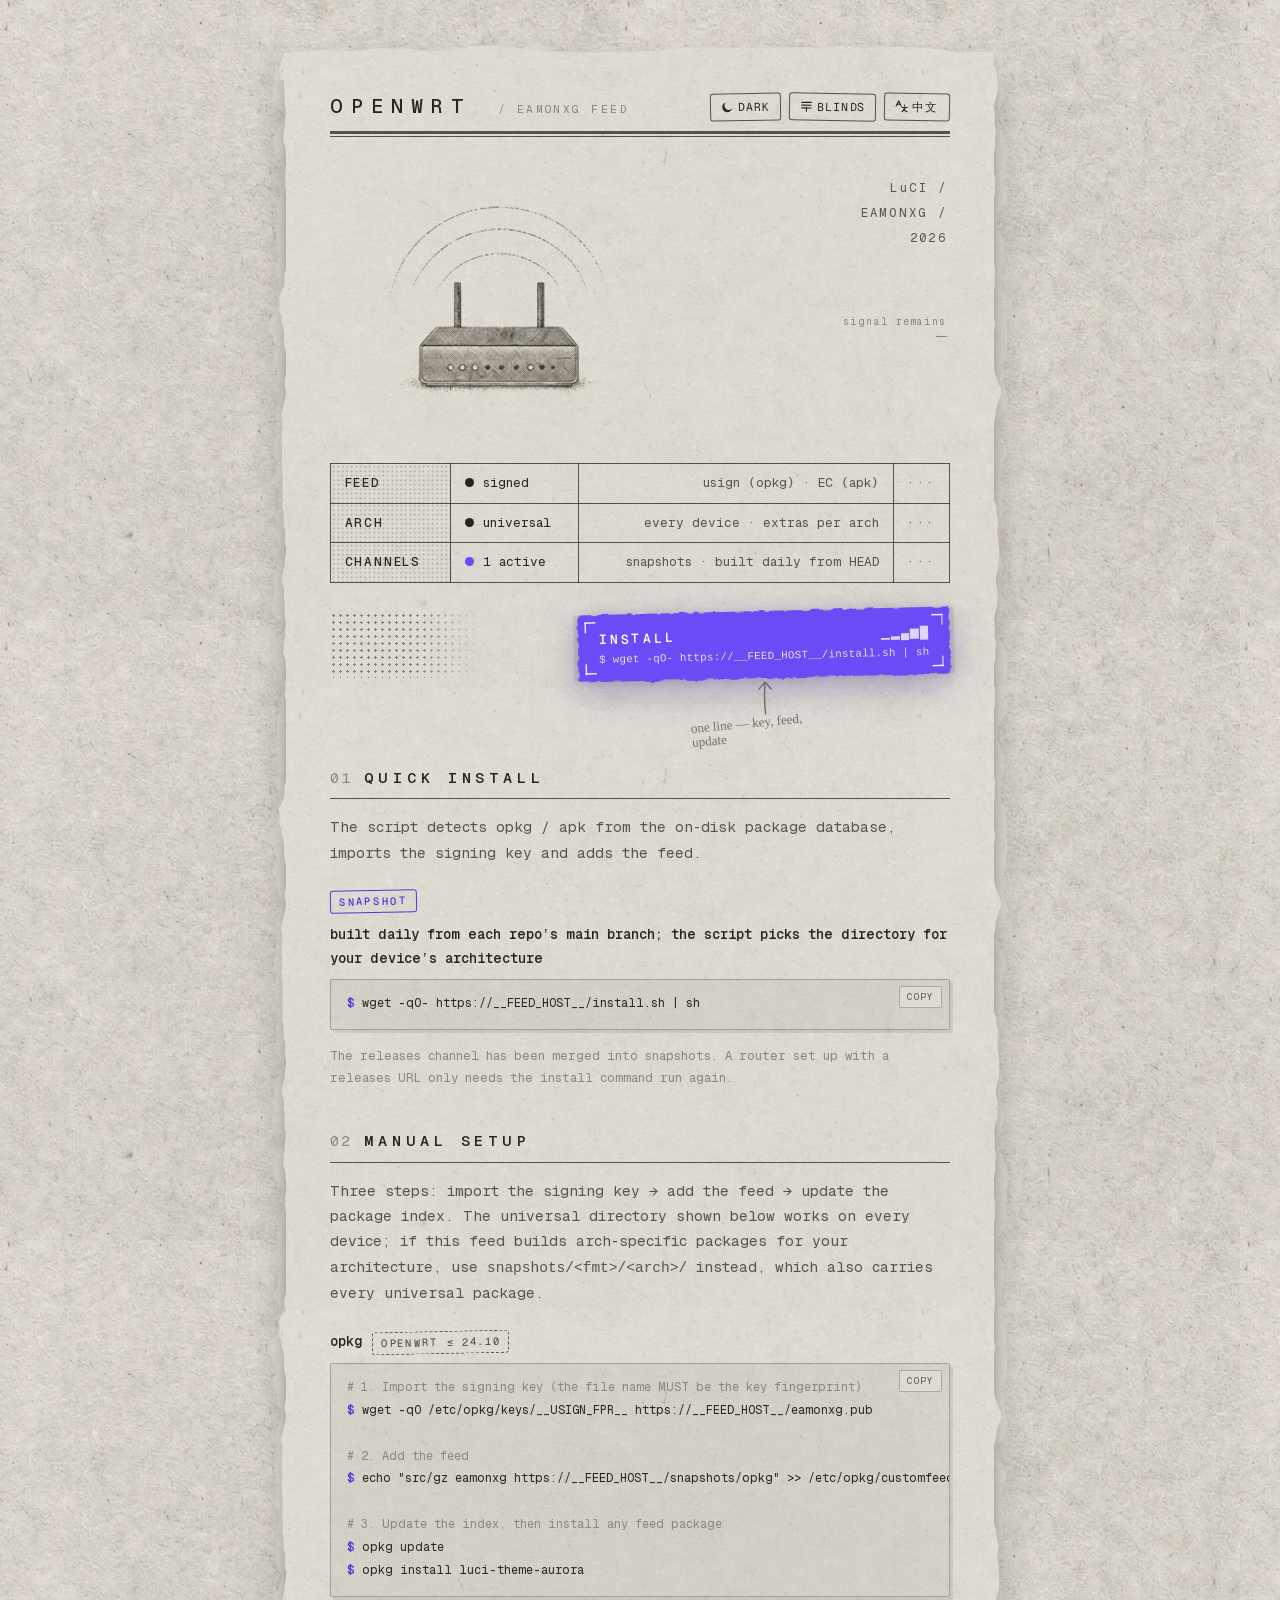
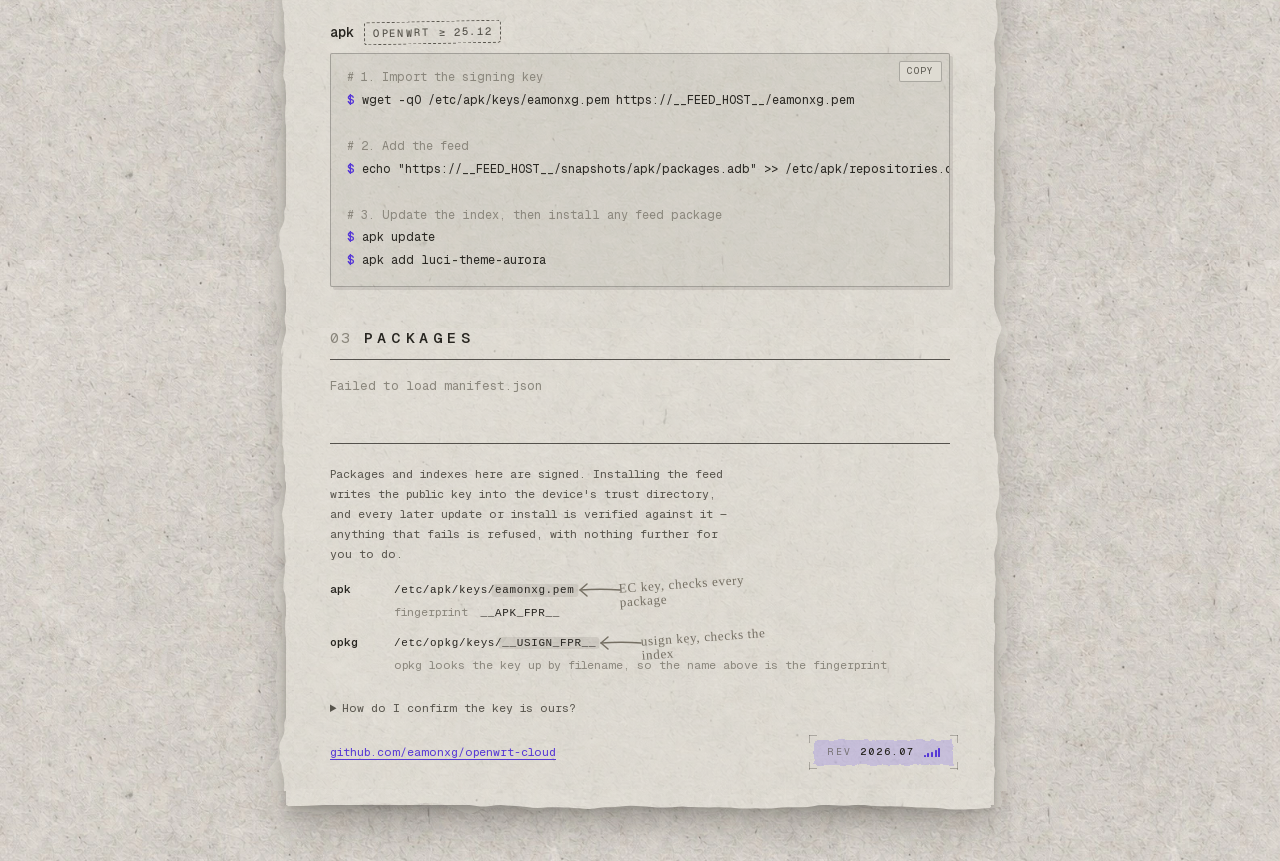
==== commit 348593cc: "perf(site): WebP artwork, subset mono font, preload the texture, inline annotations CSS The LCP elem" ====
--- a/feed/site/index.html
+++ b/feed/site/index.html
@@ -17,6 +17,10 @@
     t = matchMedia('(prefers-color-scheme: dark)').matches ? 'dark' : 'light';
   document.documentElement.dataset.theme = t;
   if (d === 'leaves' || d === 'blinds') document.documentElement.setAttribute('data-dappled', d);
+  var paper = document.createElement('link');
+  paper.rel = 'preload'; paper.as = 'image'; paper.fetchPriority = 'high';
+  paper.href = t === 'dark' ? 'assets/paper-dark.webp' : 'assets/paper-texture.webp';
+  document.head.appendChild(paper);
 })();
 </script>
 <!-- __FEED_HOST__, __USIGN_FPR__ and __APK_FPR__ are substituted by scripts/render-site.sh at
@@ -26,7 +30,161 @@
 <title>EAMONXG FEED</title>
 <meta name="description" content="Signed third-party OpenWrt package feed for luci-theme-aurora, luci-theme-shadcn and luci-app-aurora-config. opkg and apk, snapshot and release channels.">
 <link rel="icon" href="assets/favicon.svg" type="image/svg+xml">
-<link rel="stylesheet" href="assets/neat-annotations.css">
+<link rel="preload" href="assets/geist-mono-variable.woff2" as="font" type="font/woff2" crossorigin>
+<style>
+/* neat-annotations — neat hand-drawn CSS annotations: arrows + handwritten labels.
+   https://github.com/syabro/neat-annotations · MIT license.
+   Labels look best with the Shantell Sans font (falls back to system cursive). */
+
+.ann {
+  --ann-color: oklch(0.62 0.005 30);
+  --ann-mark: light-dark(color-mix(in oklch, var(--ann-color) 10%, transparent), oklch(from var(--ann-color) l calc(c * 1.35) h / 24%));
+  --ann-font: 'Shantell Sans', cursive;
+  --ann-target-gap: 5px;
+  --ann-label-gap: 6px;
+  --ann-lower-label-gap: -4px;
+  --ann-label-max-width: 150px;
+  --ann-arrow-x: 0px;
+  --ann-text-x: 0px;
+  --ann-arrow-y: 0px;
+  --ann-text-y: 5px;
+  --ann-rotate: -4deg;
+  position: relative;
+  display: inline-block;
+  overflow: visible;
+  line-height: 1.15;
+  border-radius: 3px;
+  background: var(--ann-mark);
+  box-shadow:
+    -0.3em 0 0 0 var(--ann-mark),
+    0.3em 0 0 0 var(--ann-mark);
+}
+
+.ann::after {
+  content: attr(data-note);
+  position: absolute;
+  z-index: 4;
+  width: max-content;
+  max-width: var(--ann-label-max-width);
+  transform: rotate(var(--ann-rotate));
+  font-family: var(--ann-font);
+  font-size: 0.95rem;
+  font-weight: 400;
+  line-height: 1.05;
+  color: var(--ann-color);
+  opacity: .9;
+  white-space: normal;
+  overflow-wrap: anywhere;
+  pointer-events: none;
+}
+
+.ann::before {
+  content: "";
+  position: absolute;
+  z-index: 3;
+  width: 46px;
+  height: 38px;
+  transform-origin: 50% 50%;
+  -webkit-mask: var(--_ann-arrow-mask) center / contain no-repeat;
+  mask: var(--_ann-arrow-mask) center / contain no-repeat;
+  background: var(--ann-color);
+  opacity: .9;
+  pointer-events: none;
+}
+
+.ann:not([data-note])::before,
+.ann:not([data-note])::after,
+.ann[data-note=""]::before,
+.ann[data-note=""]::after { display: none; }
+
+.ann-amber { --ann-color: #b8751a; --ann-mark: light-dark(color-mix(in oklch, #ffb000 14%, transparent), color-mix(in oklch, #ffb000 22%, transparent)); }
+.ann-blue { --ann-color: #3b72c4; }
+.ann-green { --ann-color: #2f8f5b; }
+.ann-red { --ann-color: #c45a38; }
+.ann-purple { --ann-color: #8657c8; }
+.ann-rainbow {
+  --ann-color: oklch(0.65 0.28 var(--ann-rainbow-hue, 350deg));
+}
+.ann-no-mark { --ann-mark: transparent; }
+
+@property --ann-rainbow-hue {
+  syntax: "<angle>";
+  inherits: false;
+  initial-value: 350deg;
+}
+
+@keyframes ann-rainbow-cycle { to { --ann-rainbow-hue: 710deg; } }
+@media (prefers-reduced-motion: no-preference) {
+  .ann-rainbow { animation: ann-rainbow-cycle 3s linear infinite; }
+}
+
+@media (forced-colors: active) {
+  .ann::before {
+    background: CanvasText;
+    forced-color-adjust: none;
+  }
+}
+
+.ann-n::before {
+  left: calc(50% - 23px + var(--ann-arrow-x));
+  top: calc(100% + var(--ann-target-gap) - 4px + var(--ann-arrow-y));
+  --_ann-arrow-mask: url("data:image/svg+xml,%3Csvg width='46' height='38' viewBox='0 0 46 38' xmlns='http://www.w3.org/2000/svg'%3E%3Cpath d='M23 35 C22 26 22 15 23 4' fill='none' stroke='black' stroke-width='1.5' stroke-linecap='round'/%3E%3Cpath d='M17 10 L23 3 L29 10' fill='none' stroke='black' stroke-width='1.5' stroke-linecap='round' stroke-linejoin='round'/%3E%3C/svg%3E");
+}
+.ann-n::after { left: calc(50% + var(--ann-text-x)); top: calc(100% + var(--ann-target-gap) + 31px + var(--ann-lower-label-gap) + var(--ann-text-y)); transform: translateX(-50%) rotate(var(--ann-rotate)); }
+
+.ann-ne::before {
+  left: calc(50% - 40px + var(--ann-arrow-x));
+  top: calc(100% + var(--ann-target-gap) - 6px + var(--ann-arrow-y));
+  transform: translateX(-10%);
+  --_ann-arrow-mask: url("data:image/svg+xml,%3Csvg width='46' height='38' viewBox='0 0 46 38' xmlns='http://www.w3.org/2000/svg'%3E%3Cpath d='M6 32 C16 30 28 18 40 6' fill='none' stroke='black' stroke-width='1.5' stroke-linecap='round'/%3E%3Cpath d='M30 10 L40 6 L36 16' fill='none' stroke='black' stroke-width='1.5' stroke-linecap='round' stroke-linejoin='round'/%3E%3C/svg%3E");
+}
+.ann-ne::after { left: calc(50% - 34px + var(--ann-text-x)); top: calc(100% + var(--ann-target-gap) + 26px + var(--ann-lower-label-gap) + var(--ann-text-y)); transform: translateX(-60%) rotate(var(--ann-rotate)); }
+
+.ann-e::before {
+  left: calc(-1 * var(--ann-target-gap) - 43px + var(--ann-arrow-x));
+  top: calc(50% - 19px + var(--ann-arrow-y));
+  --_ann-arrow-mask: url("data:image/svg+xml,%3Csvg width='46' height='38' viewBox='0 0 46 38' xmlns='http://www.w3.org/2000/svg'%3E%3Cpath d='M4 19 C15 18 31 18 43 19' fill='none' stroke='black' stroke-width='1.5' stroke-linecap='round'/%3E%3Cpath d='M36 13 L43 19 L36 25' fill='none' stroke='black' stroke-width='1.5' stroke-linecap='round' stroke-linejoin='round'/%3E%3C/svg%3E");
+}
+.ann-e::after { right: calc(100% + var(--ann-target-gap) + 39px + var(--ann-label-gap) - var(--ann-text-x)); top: calc(50% - 5px + var(--ann-text-y)); transform: translateY(-50%) rotate(var(--ann-rotate)); }
+
+.ann-se::before {
+  left: calc(50% - 40px + var(--ann-arrow-x));
+  top: calc(-1 * var(--ann-target-gap) - 32px + var(--ann-arrow-y));
+  transform: translateX(-10%);
+  --_ann-arrow-mask: url("data:image/svg+xml,%3Csvg width='46' height='38' viewBox='0 0 46 38' xmlns='http://www.w3.org/2000/svg'%3E%3Cpath d='M6 6 C16 8 28 20 40 32' fill='none' stroke='black' stroke-width='1.5' stroke-linecap='round'/%3E%3Cpath d='M36 22 L40 32 L30 28' fill='none' stroke='black' stroke-width='1.5' stroke-linecap='round' stroke-linejoin='round'/%3E%3C/svg%3E");
+}
+.ann-se::after { left: calc(50% - 34px + var(--ann-text-x)); bottom: calc(100% + var(--ann-target-gap) + 26px + var(--ann-label-gap) - var(--ann-text-y)); transform: translateX(-60%) rotate(var(--ann-rotate)); }
+
+.ann-s::before {
+  left: calc(50% - 23px + var(--ann-arrow-x));
+  top: calc(-1 * var(--ann-target-gap) - 35px + var(--ann-arrow-y));
+  --_ann-arrow-mask: url("data:image/svg+xml,%3Csvg width='46' height='38' viewBox='0 0 46 38' xmlns='http://www.w3.org/2000/svg'%3E%3Cpath d='M23 4 C22 13 22 24 23 35' fill='none' stroke='black' stroke-width='1.5' stroke-linecap='round'/%3E%3Cpath d='M17 29 L23 36 L29 29' fill='none' stroke='black' stroke-width='1.5' stroke-linecap='round' stroke-linejoin='round'/%3E%3C/svg%3E");
+}
+.ann-s::after { left: calc(50% + var(--ann-text-x)); bottom: calc(100% + var(--ann-target-gap) + 31px + var(--ann-label-gap) - var(--ann-text-y)); transform: translateX(-50%) rotate(var(--ann-rotate)); }
+
+.ann-sw::before {
+  left: calc(50% - 6px + var(--ann-arrow-x));
+  top: calc(-1 * var(--ann-target-gap) - 32px + var(--ann-arrow-y));
+  transform: translateX(10%);
+  --_ann-arrow-mask: url("data:image/svg+xml,%3Csvg width='46' height='38' viewBox='0 0 46 38' xmlns='http://www.w3.org/2000/svg'%3E%3Cpath d='M40 6 C30 8 18 20 6 32' fill='none' stroke='black' stroke-width='1.5' stroke-linecap='round'/%3E%3Cpath d='M10 22 L6 32 L16 28' fill='none' stroke='black' stroke-width='1.5' stroke-linecap='round' stroke-linejoin='round'/%3E%3C/svg%3E");
+}
+.ann-sw::after { left: calc(50% + 34px + var(--ann-text-x)); bottom: calc(100% + var(--ann-target-gap) + 26px + var(--ann-label-gap) - var(--ann-text-y)); transform: translateX(-40%) rotate(var(--ann-rotate)); }
+
+.ann-w::before {
+  left: calc(100% + var(--ann-target-gap) - 3px + var(--ann-arrow-x));
+  top: calc(50% - 19px + var(--ann-arrow-y));
+  --_ann-arrow-mask: url("data:image/svg+xml,%3Csvg width='46' height='38' viewBox='0 0 46 38' xmlns='http://www.w3.org/2000/svg'%3E%3Cpath d='M43 19 C32 18 15 18 3 19' fill='none' stroke='black' stroke-width='1.5' stroke-linecap='round'/%3E%3Cpath d='M10 13 L3 19 L10 25' fill='none' stroke='black' stroke-width='1.5' stroke-linecap='round' stroke-linejoin='round'/%3E%3C/svg%3E");
+}
+.ann-w::after { left: calc(100% + var(--ann-target-gap) + 40px + var(--ann-label-gap) + var(--ann-text-x)); top: calc(50% - 5px + var(--ann-text-y)); transform: translateY(-50%) rotate(var(--ann-rotate)); }
+
+.ann-nw::before {
+  left: calc(50% - 6px + var(--ann-arrow-x));
+  top: calc(100% + var(--ann-target-gap) - 6px + var(--ann-arrow-y));
+  transform: translateX(10%);
+  --_ann-arrow-mask: url("data:image/svg+xml,%3Csvg width='46' height='38' viewBox='0 0 46 38' xmlns='http://www.w3.org/2000/svg'%3E%3Cpath d='M40 32 C30 30 18 18 6 6' fill='none' stroke='black' stroke-width='1.5' stroke-linecap='round'/%3E%3Cpath d='M16 10 L6 6 L10 16' fill='none' stroke='black' stroke-width='1.5' stroke-linecap='round' stroke-linejoin='round'/%3E%3C/svg%3E");
+}
+.ann-nw::after { left: calc(50% + 34px + var(--ann-text-x)); top: calc(100% + var(--ann-target-gap) + 26px + var(--ann-lower-label-gap) + var(--ann-text-y)); transform: translateX(-40%) rotate(var(--ann-rotate)); }
+</style>
 <style>
 @font-face {
   font-family: 'Geist Mono';
@@ -94,7 +252,7 @@
   --code-edge: rgba(39,37,32,.10);
   --mark: rgba(107,75,245,.20);
   --sheet-shadow: 0 18px 32px rgba(32,29,22,.30), 0 4px 8px rgba(32,29,22,.18);
-  --paper-img: url(assets/paper-texture.jpg);
+  --paper-img: url(assets/paper-texture.webp);
   --mono: 'Geist Mono', ui-monospace, SFMono-Regular, Menlo, 'PingFang SC', 'Noto Sans SC', sans-serif;
   --hand: 'Shantell Sans', 'Kaiti SC', 'KaiTi', 'STKaiti', cursive;
 }
@@ -112,7 +270,7 @@
   --line-soft: rgba(234,227,213,.28);
   --accent-text: #a493ff;
   --accent-text-hi: #bcaeff;
-  --paper-img: url(assets/paper-dark.jpg);
+  --paper-img: url(assets/paper-dark.webp);
   --paper-tint: rgba(228,216,194,.13);
   --desk-tint: rgba(0,0,0,.18);
   --dots: rgba(234,227,213,.42);
@@ -642,10 +800,10 @@
     <div class="hero-meta">LuCI /<br>EAMONXG /<br>2026</div>
     <div class="hero-sig">signal remains</div>
 
-    <!-- lazy on the dark cut: the hidden variant costs nothing until the theme shows it -->
-    <img class="router th-light" src="assets/router-ink-light.png" width="311" height="258" alt=""
-         fetchpriority="high">
-    <img class="router th-dark" src="assets/router-ink-dark.png" width="311" height="258" alt=""
+    <!-- lazy on both cuts: whichever the theme hides costs nothing until it is shown -->
+    <img class="router th-light" src="assets/router-ink-light.webp" width="311" height="258" alt=""
+         loading="lazy">
+    <img class="router th-dark" src="assets/router-ink-dark.webp" width="311" height="258" alt=""
          loading="lazy">
 
     <table class="status">
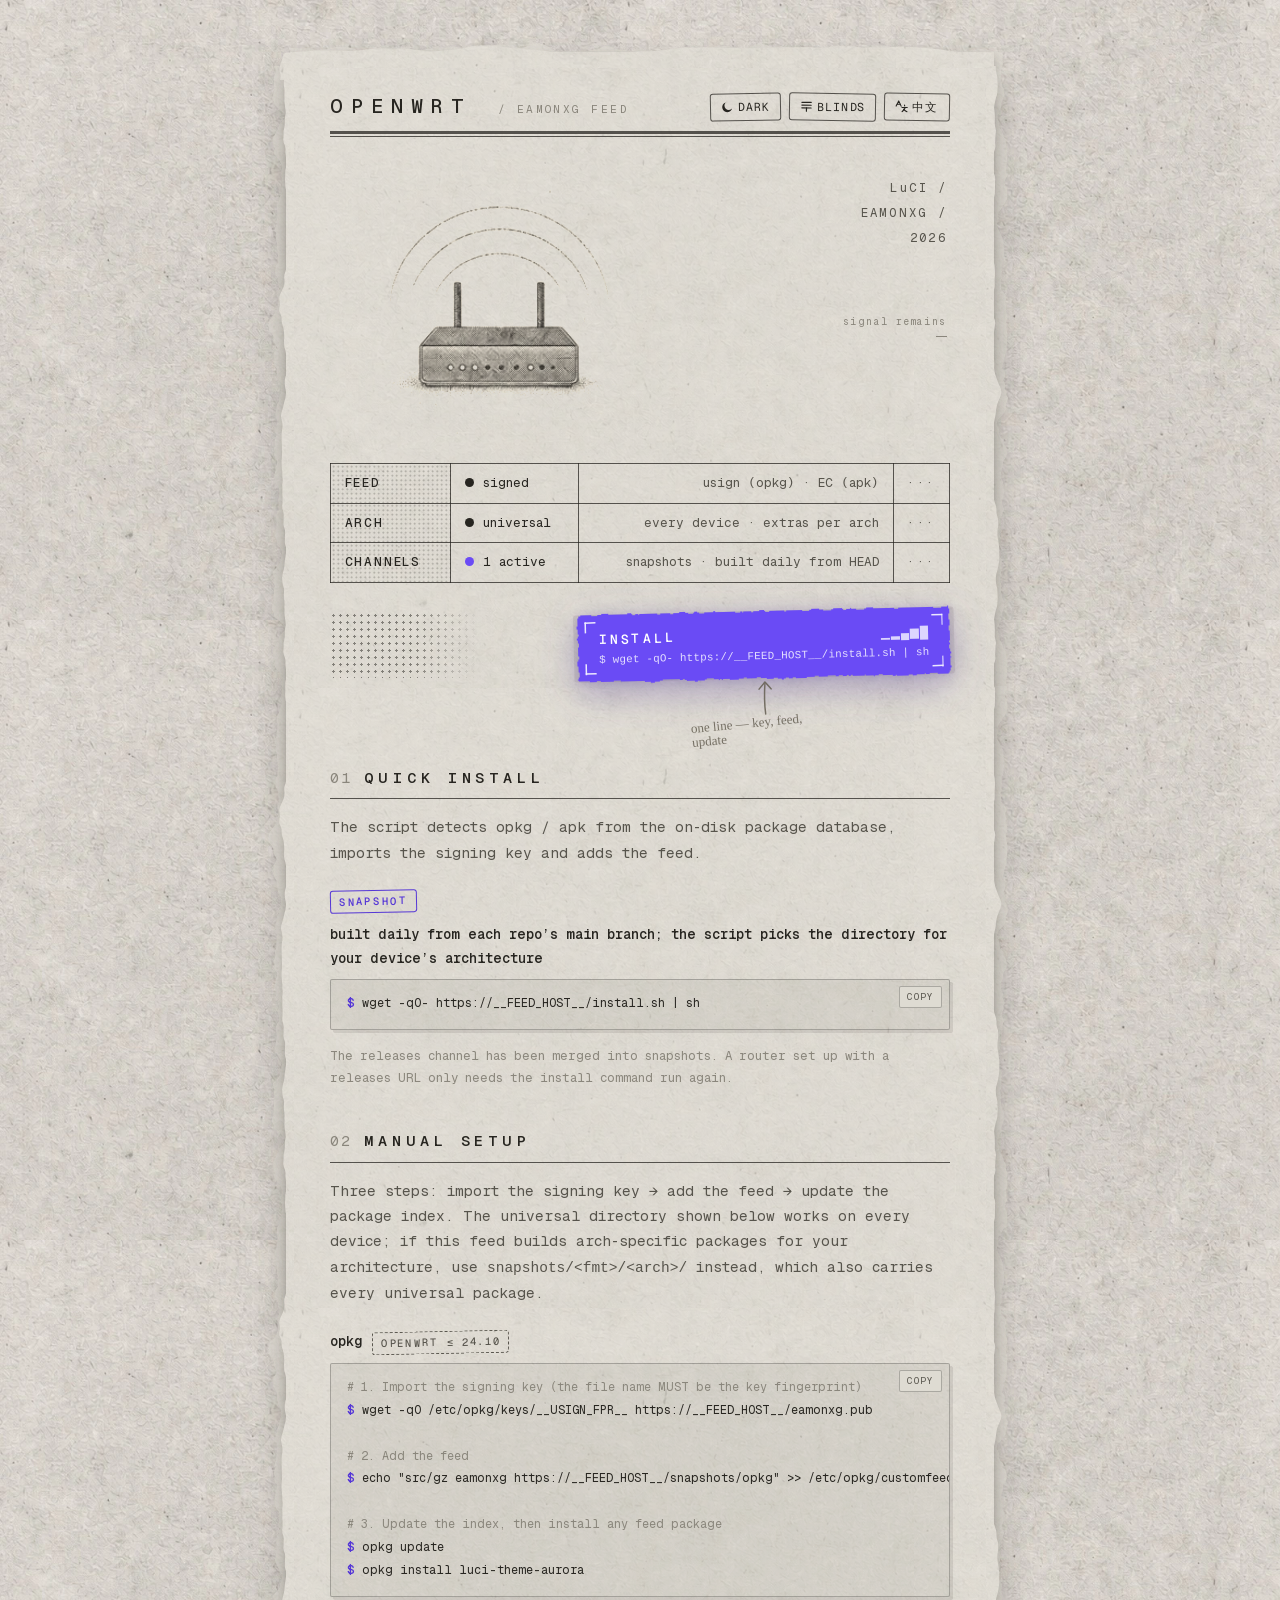
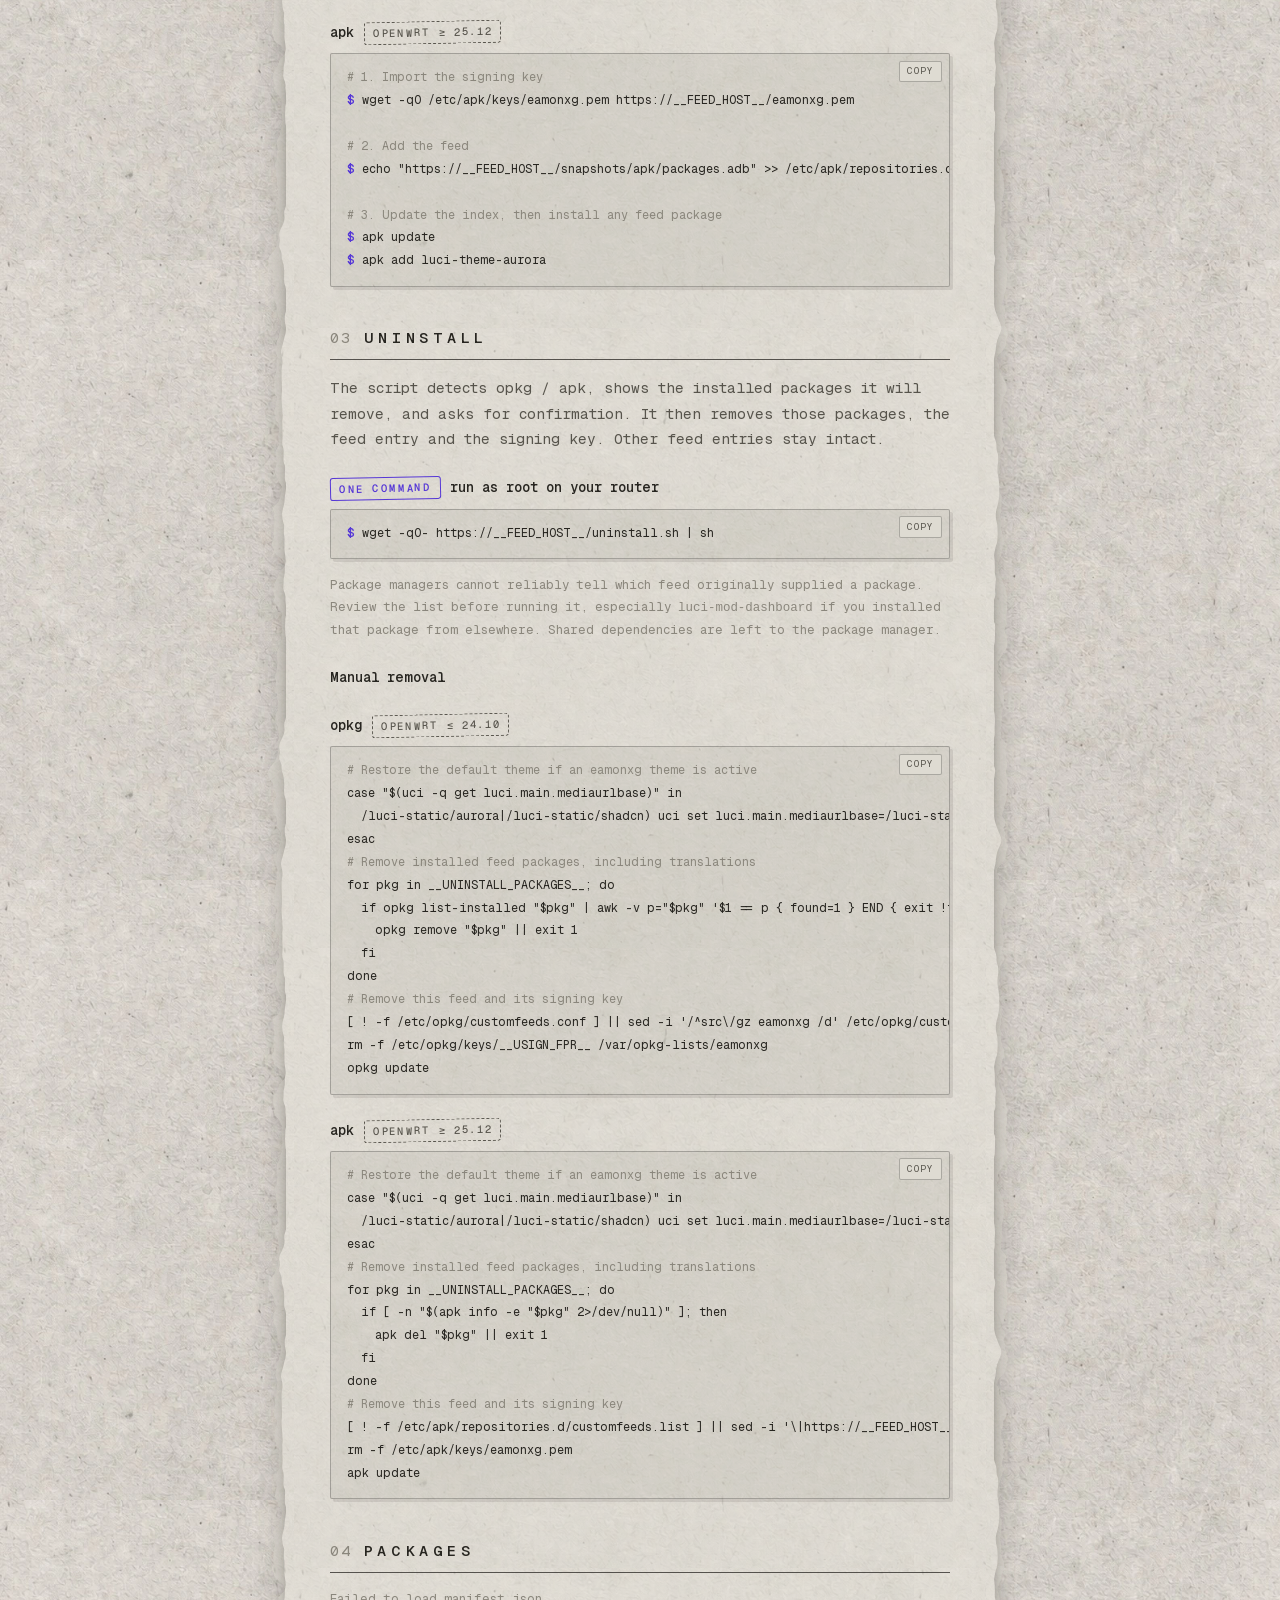
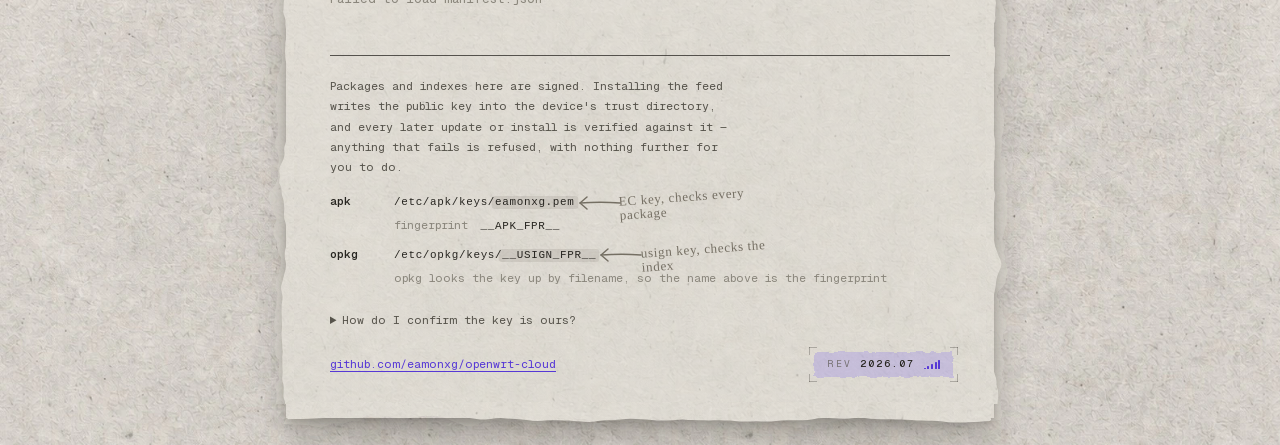
==== commit 379cae94: "feat(feed): add one-command uninstall guide" ====
--- a/feed/site/index.html
+++ b/feed/site/index.html
@@ -911,8 +911,84 @@
 <span class="p">$</span> apk add luci-theme-aurora</code></pre></div>
   </section>
 
+  <section id="uninstall">
+    <h2><span class="no">03</span><span class="en">Uninstall</span><span class="zh">卸载</span></h2>
+    <p>
+      <span class="en">The script detects opkg / apk, shows the installed packages it will remove, and asks for confirmation. It then removes those packages, the feed entry and the signing key. Other feed entries stay intact.</span>
+      <span class="zh">脚本自动识别 opkg / apk，列出将卸载的已安装包并请求确认，然后移除这些包、软件源配置和签名公钥；其他源不会受影响。</span>
+    </p>
+    <h3><span class="stamp rec"><span class="en">One command</span><span class="zh">一键卸载</span></span>
+      <span class="en">run as root on your router</span><span class="zh">在路由器上以 root 身份执行</span></h3>
+    <div class="cmd"><button class="copy" type="button">copy</button><pre><code><span class="p">$</span> wget -qO- https://__FEED_HOST__/uninstall.sh | sh</code></pre></div>
+    <p class="hint">
+      <span class="en">Package managers cannot reliably tell which feed originally supplied a package. Review the list before running it, especially <code>luci-mod-dashboard</code> if you installed that package from elsewhere. Shared dependencies are left to the package manager.</span>
+      <span class="zh">包管理器无法可靠判断已安装包最初来自哪个源。执行前请检查包名列表，尤其是从其他来源安装过 <code>luci-mod-dashboard</code> 的设备。共用依赖由包管理器自行处理。</span>
+    </p>
+
+    <h3><span class="en">Manual removal</span><span class="zh">手动卸载</span></h3>
+    <h3>opkg <span class="stamp dim">OpenWrt ≤ 24.10</span></h3>
+    <div class="cmd en"><button class="copy" type="button">copy</button><pre><code><span class="c"># Restore the default theme if an eamonxg theme is active</span>
+case "$(uci -q get luci.main.mediaurlbase)" in
+  /luci-static/aurora|/luci-static/shadcn) uci set luci.main.mediaurlbase=/luci-static/bootstrap; uci commit luci ;;
+esac
+<span class="c"># Remove installed feed packages, including translations</span>
+for pkg in __UNINSTALL_PACKAGES__; do
+  if opkg list-installed "$pkg" | awk -v p="$pkg" '$1 == p { found=1 } END { exit !found }'; then
+    opkg remove "$pkg" || exit 1
+  fi
+done
+<span class="c"># Remove this feed and its signing key</span>
+[ ! -f /etc/opkg/customfeeds.conf ] || sed -i '/^src\/gz eamonxg /d' /etc/opkg/customfeeds.conf
+rm -f /etc/opkg/keys/__USIGN_FPR__ /var/opkg-lists/eamonxg
+opkg update</code></pre></div>
+    <div class="cmd zh"><button class="copy" type="button">复制</button><pre><code><span class="c"># 若正在使用本源主题，先切回默认主题</span>
+case "$(uci -q get luci.main.mediaurlbase)" in
+  /luci-static/aurora|/luci-static/shadcn) uci set luci.main.mediaurlbase=/luci-static/bootstrap; uci commit luci ;;
+esac
+<span class="c"># 卸载本源中已安装的包，含语言包</span>
+for pkg in __UNINSTALL_PACKAGES__; do
+  if opkg list-installed "$pkg" | awk -v p="$pkg" '$1 == p { found=1 } END { exit !found }'; then
+    opkg remove "$pkg" || exit 1
+  fi
+done
+<span class="c"># 移除本源配置和签名公钥</span>
+[ ! -f /etc/opkg/customfeeds.conf ] || sed -i '/^src\/gz eamonxg /d' /etc/opkg/customfeeds.conf
+rm -f /etc/opkg/keys/__USIGN_FPR__ /var/opkg-lists/eamonxg
+opkg update</code></pre></div>
+
+    <h3>apk <span class="stamp dim">OpenWrt ≥ 25.12</span></h3>
+    <div class="cmd en"><button class="copy" type="button">copy</button><pre><code><span class="c"># Restore the default theme if an eamonxg theme is active</span>
+case "$(uci -q get luci.main.mediaurlbase)" in
+  /luci-static/aurora|/luci-static/shadcn) uci set luci.main.mediaurlbase=/luci-static/bootstrap; uci commit luci ;;
+esac
+<span class="c"># Remove installed feed packages, including translations</span>
+for pkg in __UNINSTALL_PACKAGES__; do
+  if [ -n "$(apk info -e "$pkg" 2&gt;/dev/null)" ]; then
+    apk del "$pkg" || exit 1
+  fi
+done
+<span class="c"># Remove this feed and its signing key</span>
+[ ! -f /etc/apk/repositories.d/customfeeds.list ] || sed -i '\|https://__FEED_HOST__/|d' /etc/apk/repositories.d/customfeeds.list
+rm -f /etc/apk/keys/eamonxg.pem
+apk update</code></pre></div>
+    <div class="cmd zh"><button class="copy" type="button">复制</button><pre><code><span class="c"># 若正在使用本源主题，先切回默认主题</span>
+case "$(uci -q get luci.main.mediaurlbase)" in
+  /luci-static/aurora|/luci-static/shadcn) uci set luci.main.mediaurlbase=/luci-static/bootstrap; uci commit luci ;;
+esac
+<span class="c"># 卸载本源中已安装的包，含语言包</span>
+for pkg in __UNINSTALL_PACKAGES__; do
+  if [ -n "$(apk info -e "$pkg" 2&gt;/dev/null)" ]; then
+    apk del "$pkg" || exit 1
+  fi
+done
+<span class="c"># 移除本源配置和签名公钥</span>
+[ ! -f /etc/apk/repositories.d/customfeeds.list ] || sed -i '\|https://__FEED_HOST__/|d' /etc/apk/repositories.d/customfeeds.list
+rm -f /etc/apk/keys/eamonxg.pem
+apk update</code></pre></div>
+  </section>
+
   <section id="versions">
-    <h2><span class="no">03</span><span class="en">Packages</span><span class="zh">版本表</span></h2>
+    <h2><span class="no">04</span><span class="en">Packages</span><span class="zh">版本表</span></h2>
     <div id="tables"><p class="hint">
       <span class="en">Loading manifest.json…</span><span class="zh">加载 manifest.json…</span>
     </p></div>
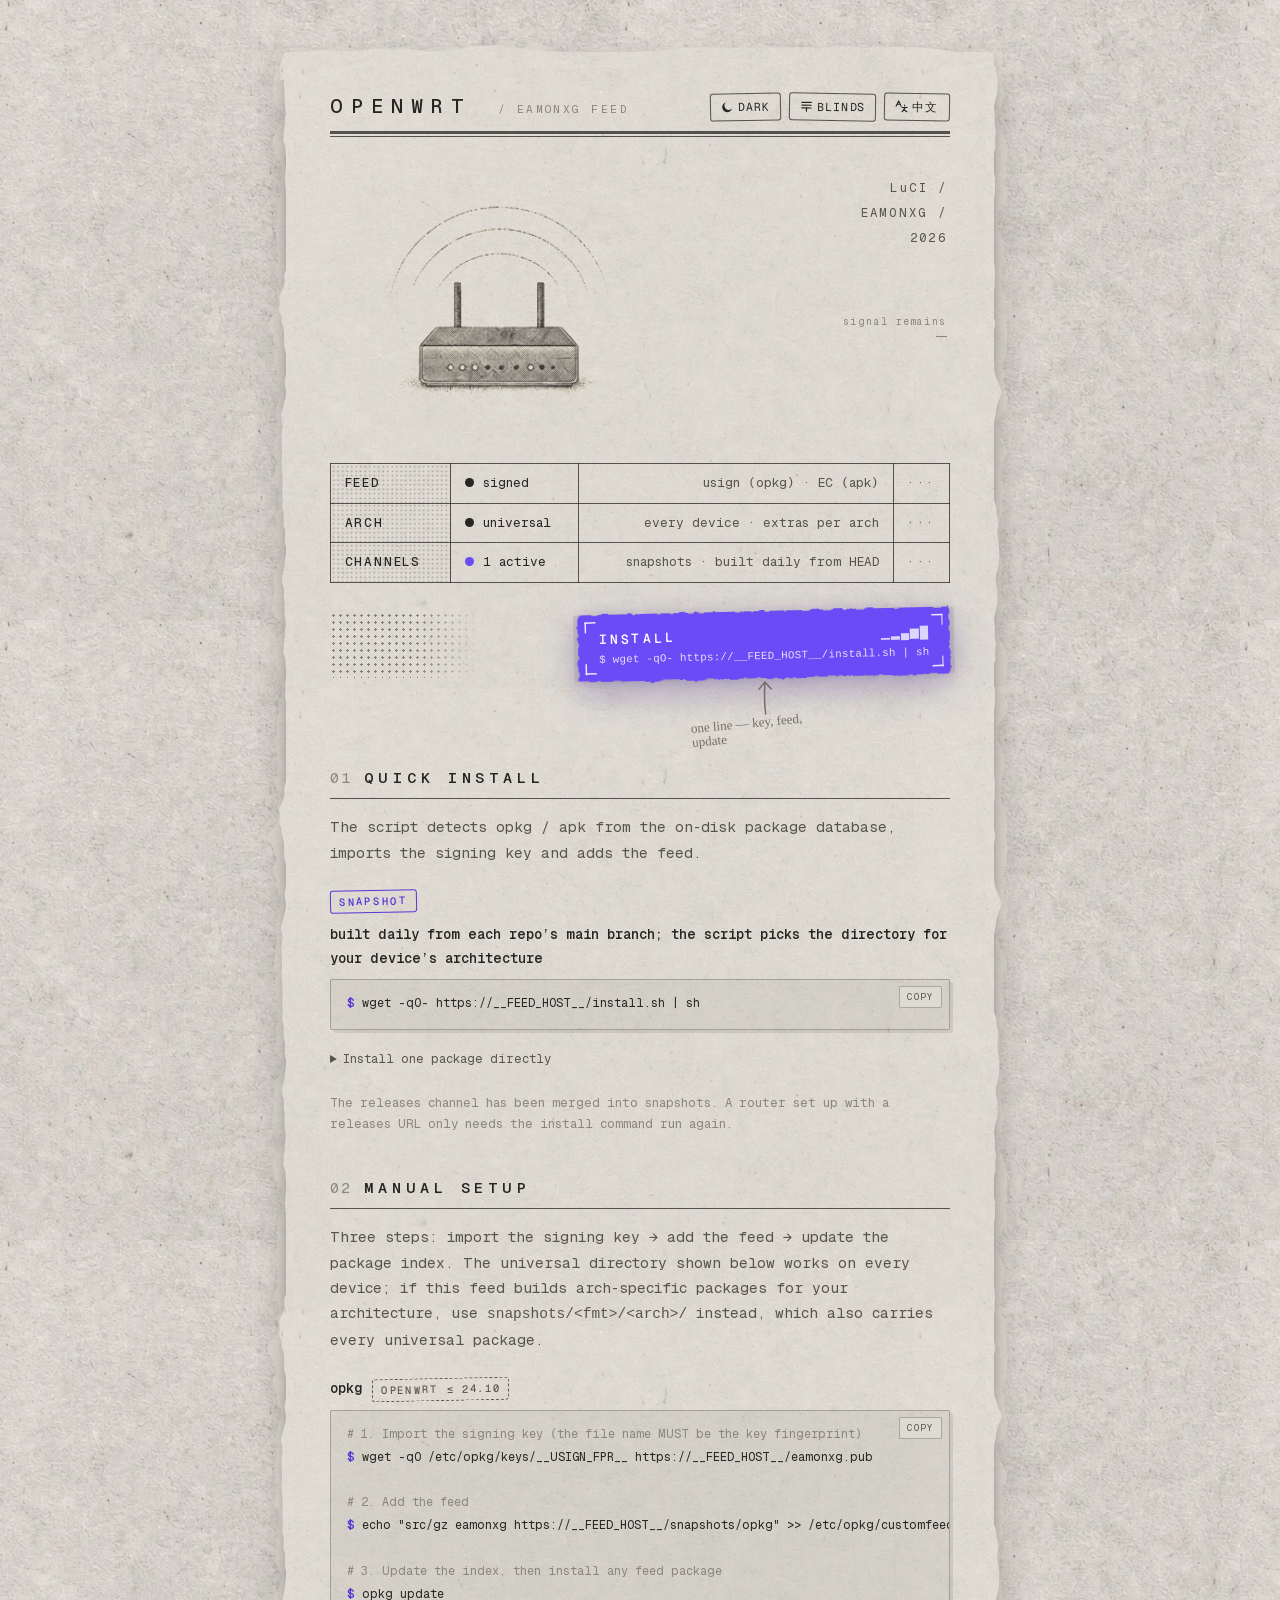
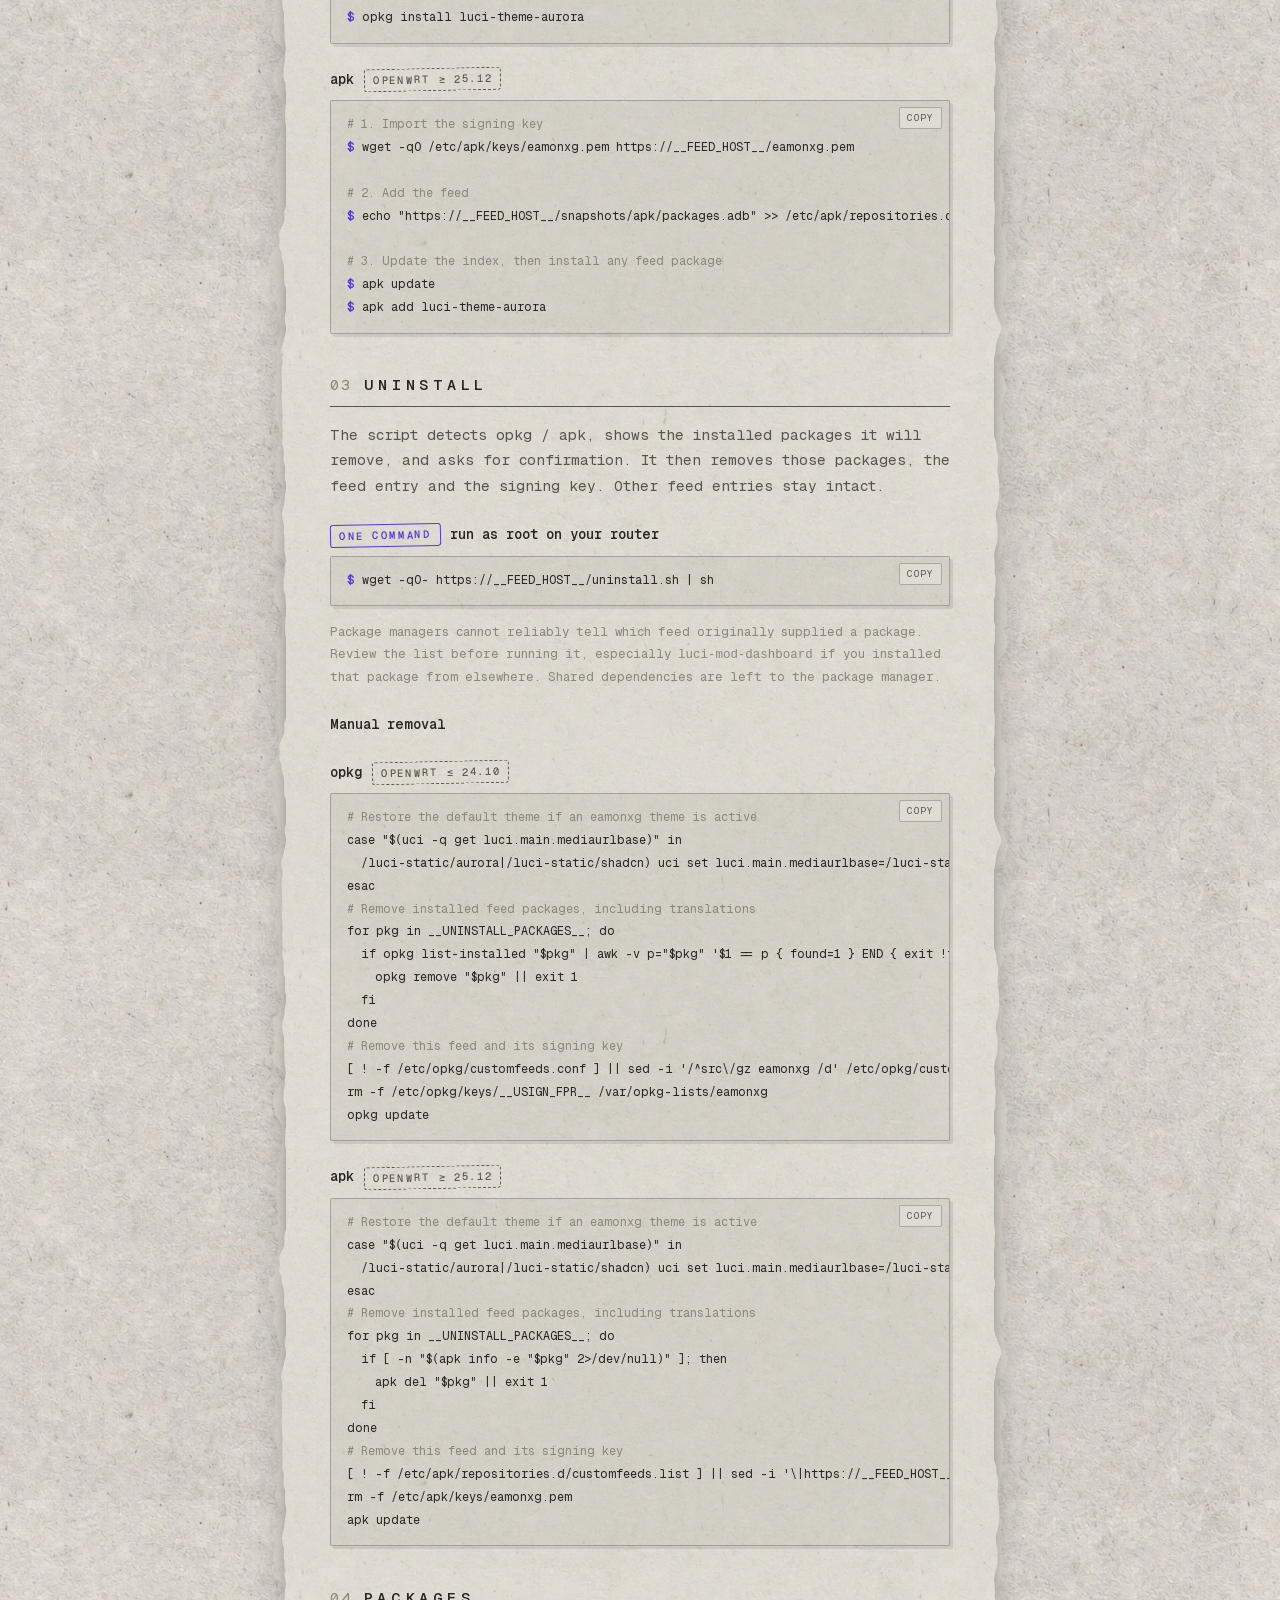
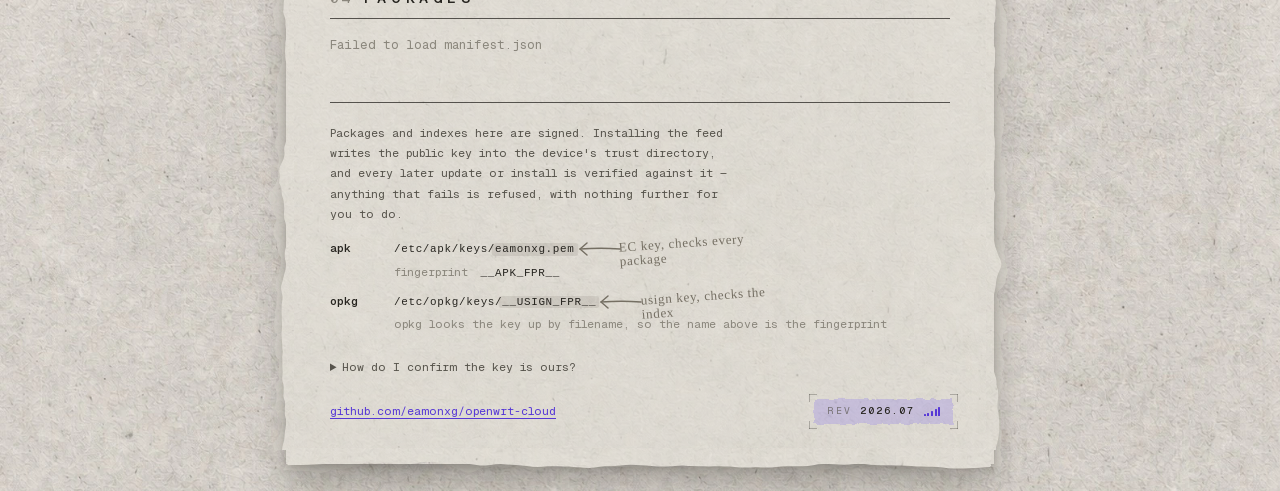
==== commit a2783e49: "docs(feed): explain single-package install" ====
--- a/feed/site/index.html
+++ b/feed/site/index.html
@@ -856,6 +856,14 @@
       <span class="zh">各仓库主分支每日构建；脚本按设备架构选择对应目录</span></h3>
     <div class="cmd"><button class="copy" type="button">copy</button><pre><code><span class="p">$</span> wget -qO- https://__FEED_HOST__/install.sh | sh</code></pre></div>
 
+    <details>
+      <summary><span class="en">Install one package directly</span><span class="zh">只安装指定软件包</span></summary>
+      <p class="hint">
+        <span class="en">This still adds the signing key and feed and updates the index. It installs (or upgrades) only the named package; the package manager may also install required dependencies.</span>
+        <span class="zh">此命令仍会导入公钥、添加软件源并更新索引；只安装（或升级）指定包，包管理器也可能安装必要依赖。</span>
+      </p>
+      <div class="cmd"><button class="copy" type="button">copy</button><pre><code><span class="p">$</span> wget -qO- https://__FEED_HOST__/install.sh | PKGS=luci-mod-dashboard sh</code></pre></div>
+    </details>
 
     <p class="hint">
       <span class="en">The releases channel has been merged into snapshots. A router set up with a releases URL only needs the install command run again.</span>
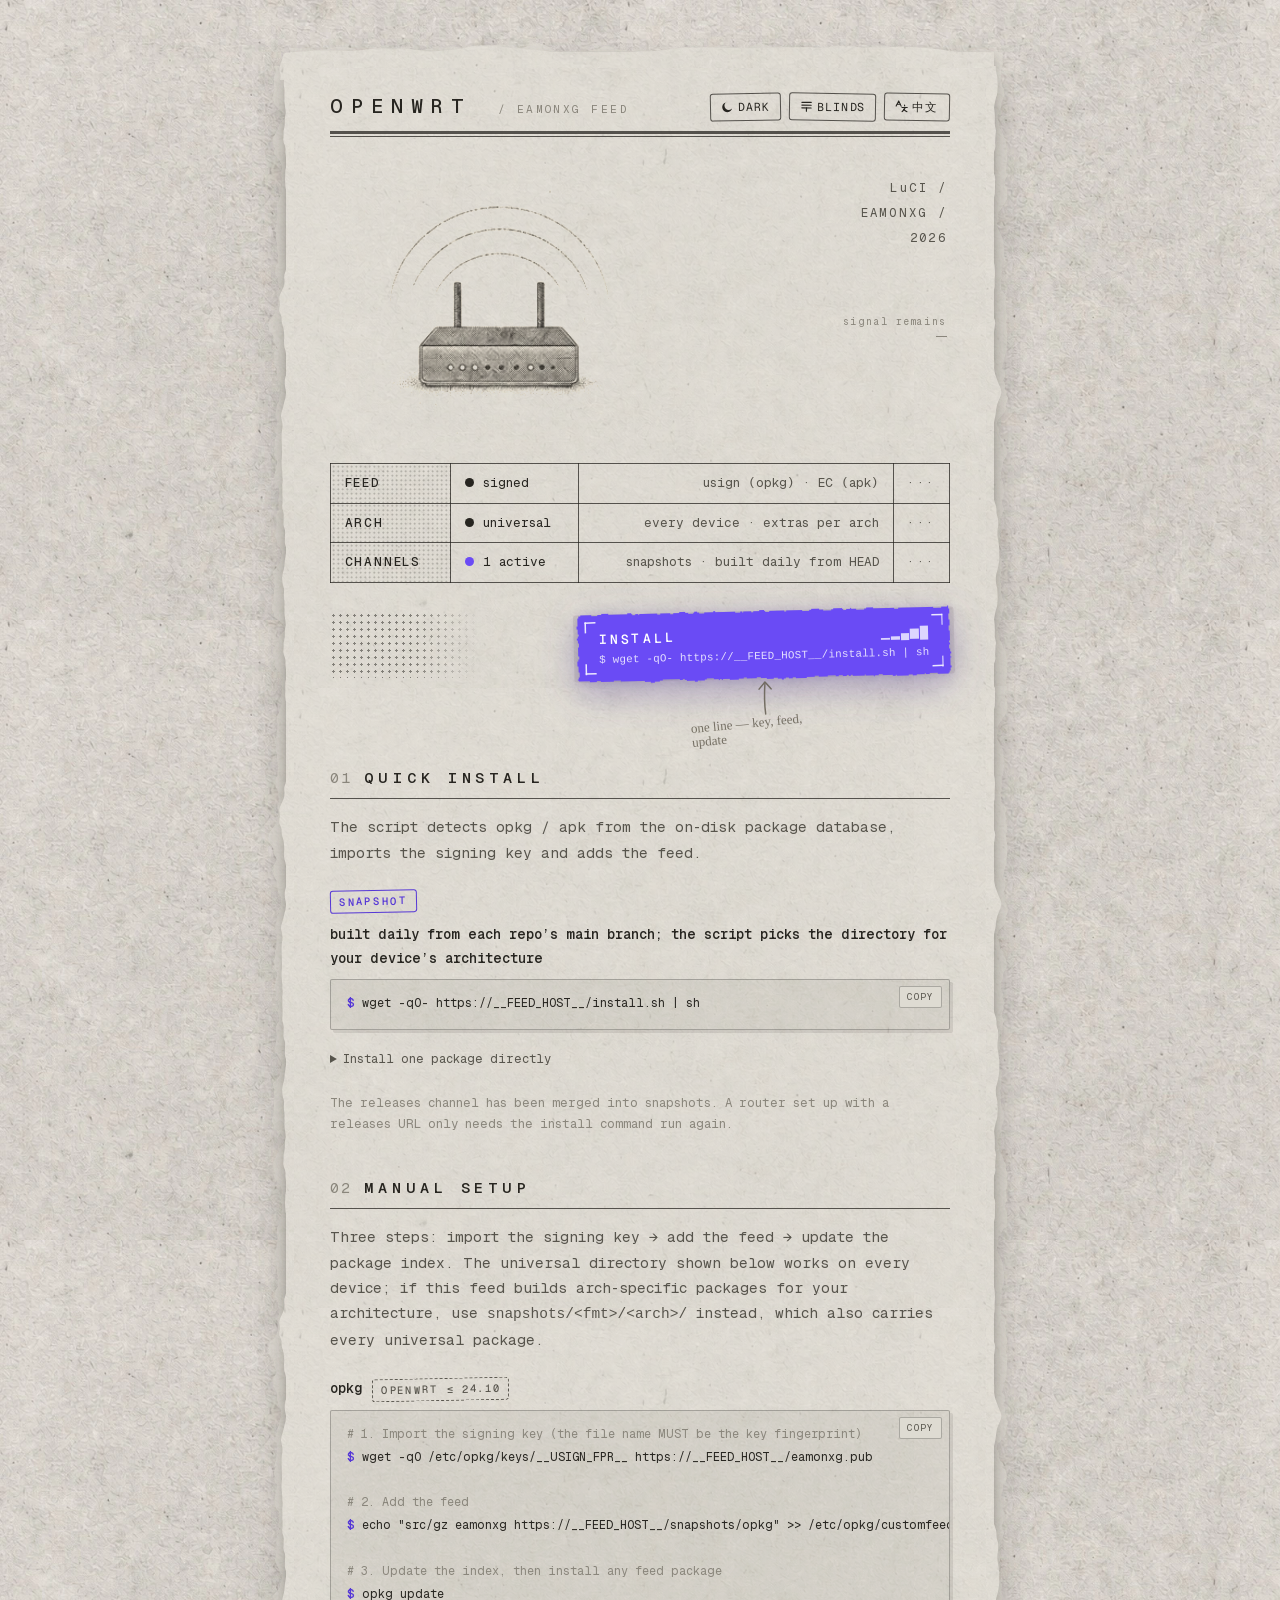
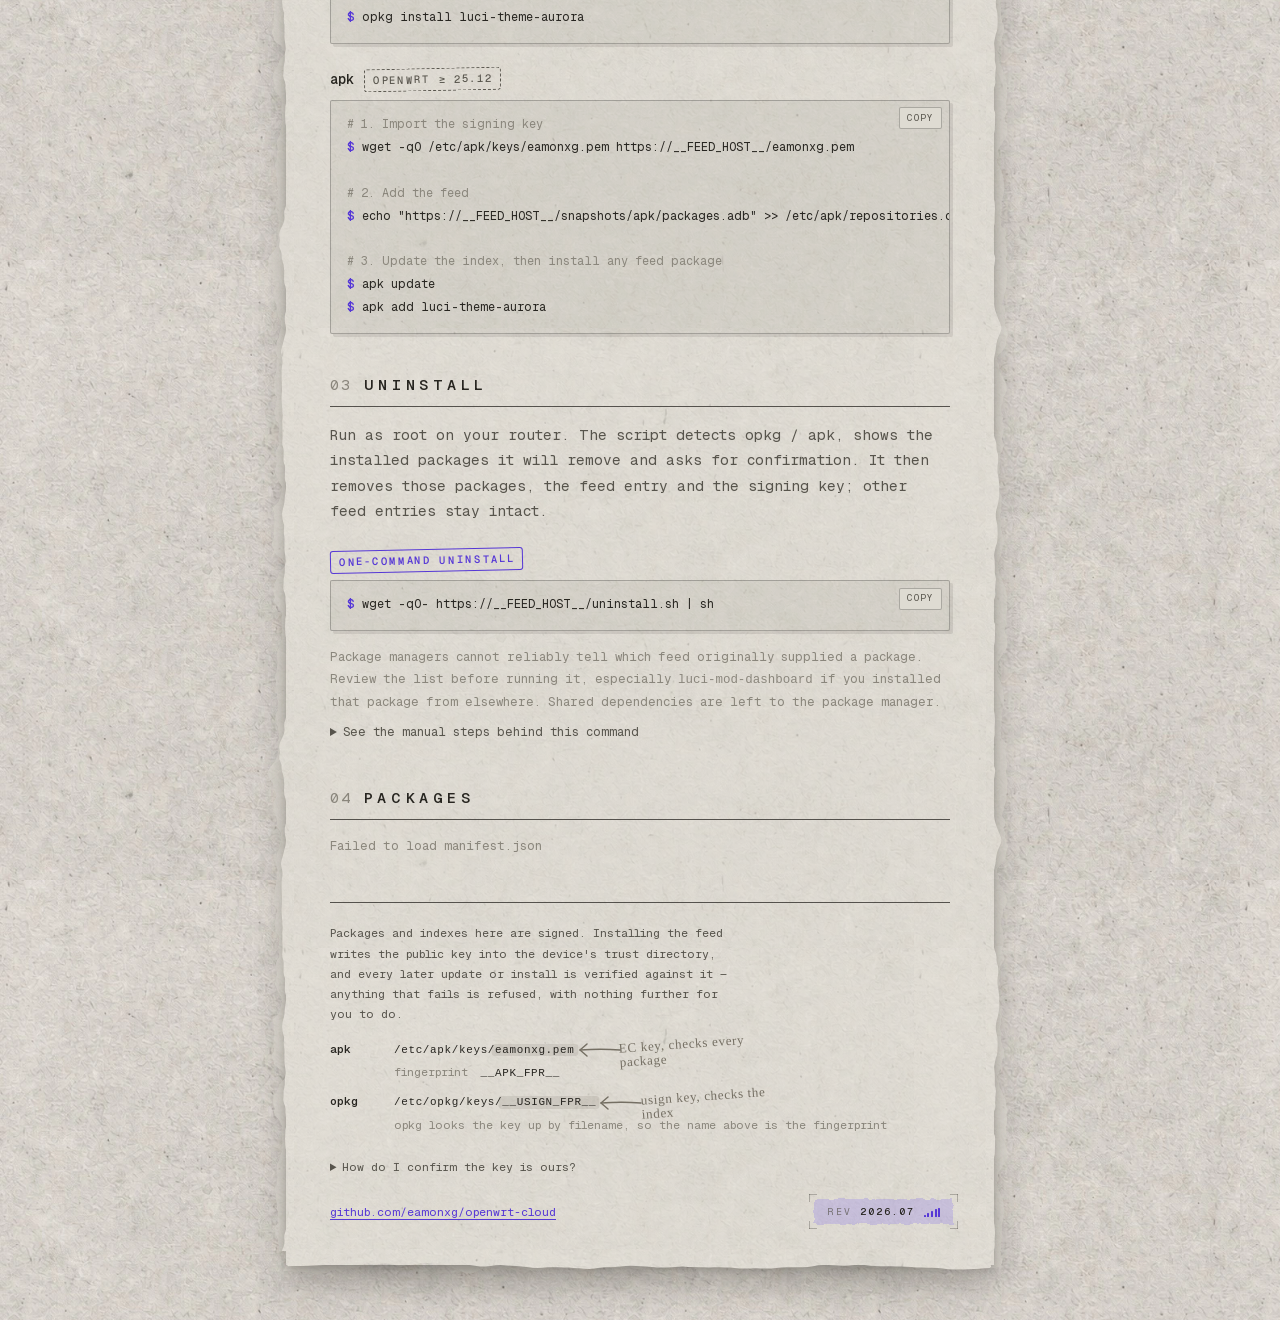
==== commit 2fbc3b57: "docs(feed): clarify uninstall methods" ====
--- a/feed/site/index.html
+++ b/feed/site/index.html
@@ -922,18 +922,19 @@
   <section id="uninstall">
     <h2><span class="no">03</span><span class="en">Uninstall</span><span class="zh">卸载</span></h2>
     <p>
-      <span class="en">The script detects opkg / apk, shows the installed packages it will remove, and asks for confirmation. It then removes those packages, the feed entry and the signing key. Other feed entries stay intact.</span>
-      <span class="zh">脚本自动识别 opkg / apk，列出将卸载的已安装包并请求确认，然后移除这些包、软件源配置和签名公钥；其他源不会受影响。</span>
+      <span class="en">Run as root on your router. The script detects opkg / apk, shows the installed packages it will remove and asks for confirmation. It then removes those packages, the feed entry and the signing key; other feed entries stay intact.</span>
+      <span class="zh">在路由器上以 root 身份执行。脚本自动识别 opkg / apk，列出将卸载的已安装包并请求确认，然后移除这些包、软件源配置和签名公钥；其他源不会受影响。</span>
     </p>
-    <h3><span class="stamp rec"><span class="en">One command</span><span class="zh">一键卸载</span></span>
-      <span class="en">run as root on your router</span><span class="zh">在路由器上以 root 身份执行</span></h3>
+    <h3><span class="stamp rec"><span class="en">One-command uninstall</span><span class="zh">一键卸载</span></span></h3>
     <div class="cmd"><button class="copy" type="button">copy</button><pre><code><span class="p">$</span> wget -qO- https://__FEED_HOST__/uninstall.sh | sh</code></pre></div>
     <p class="hint">
       <span class="en">Package managers cannot reliably tell which feed originally supplied a package. Review the list before running it, especially <code>luci-mod-dashboard</code> if you installed that package from elsewhere. Shared dependencies are left to the package manager.</span>
       <span class="zh">包管理器无法可靠判断已安装包最初来自哪个源。执行前请检查包名列表，尤其是从其他来源安装过 <code>luci-mod-dashboard</code> 的设备。共用依赖由包管理器自行处理。</span>
     </p>
 
-    <h3><span class="en">Manual removal</span><span class="zh">手动卸载</span></h3>
+    <details>
+      <summary><span class="en">See the manual steps behind this command</span><span class="zh">查看一键卸载对应的手动步骤</span></summary>
+      <p class="hint"><span class="en">These commands perform the same cleanup without the script’s confirmation prompt. Choose one method.</span><span class="zh">下面的命令完成同样的清理，但不会像脚本那样先请求确认。两种方式任选其一。</span></p>
     <h3>opkg <span class="stamp dim">OpenWrt ≤ 24.10</span></h3>
     <div class="cmd en"><button class="copy" type="button">copy</button><pre><code><span class="c"># Restore the default theme if an eamonxg theme is active</span>
 case "$(uci -q get luci.main.mediaurlbase)" in
@@ -993,6 +994,7 @@
 [ ! -f /etc/apk/repositories.d/customfeeds.list ] || sed -i '\|https://__FEED_HOST__/|d' /etc/apk/repositories.d/customfeeds.list
 rm -f /etc/apk/keys/eamonxg.pem
 apk update</code></pre></div>
+    </details>
   </section>
 
   <section id="versions">
